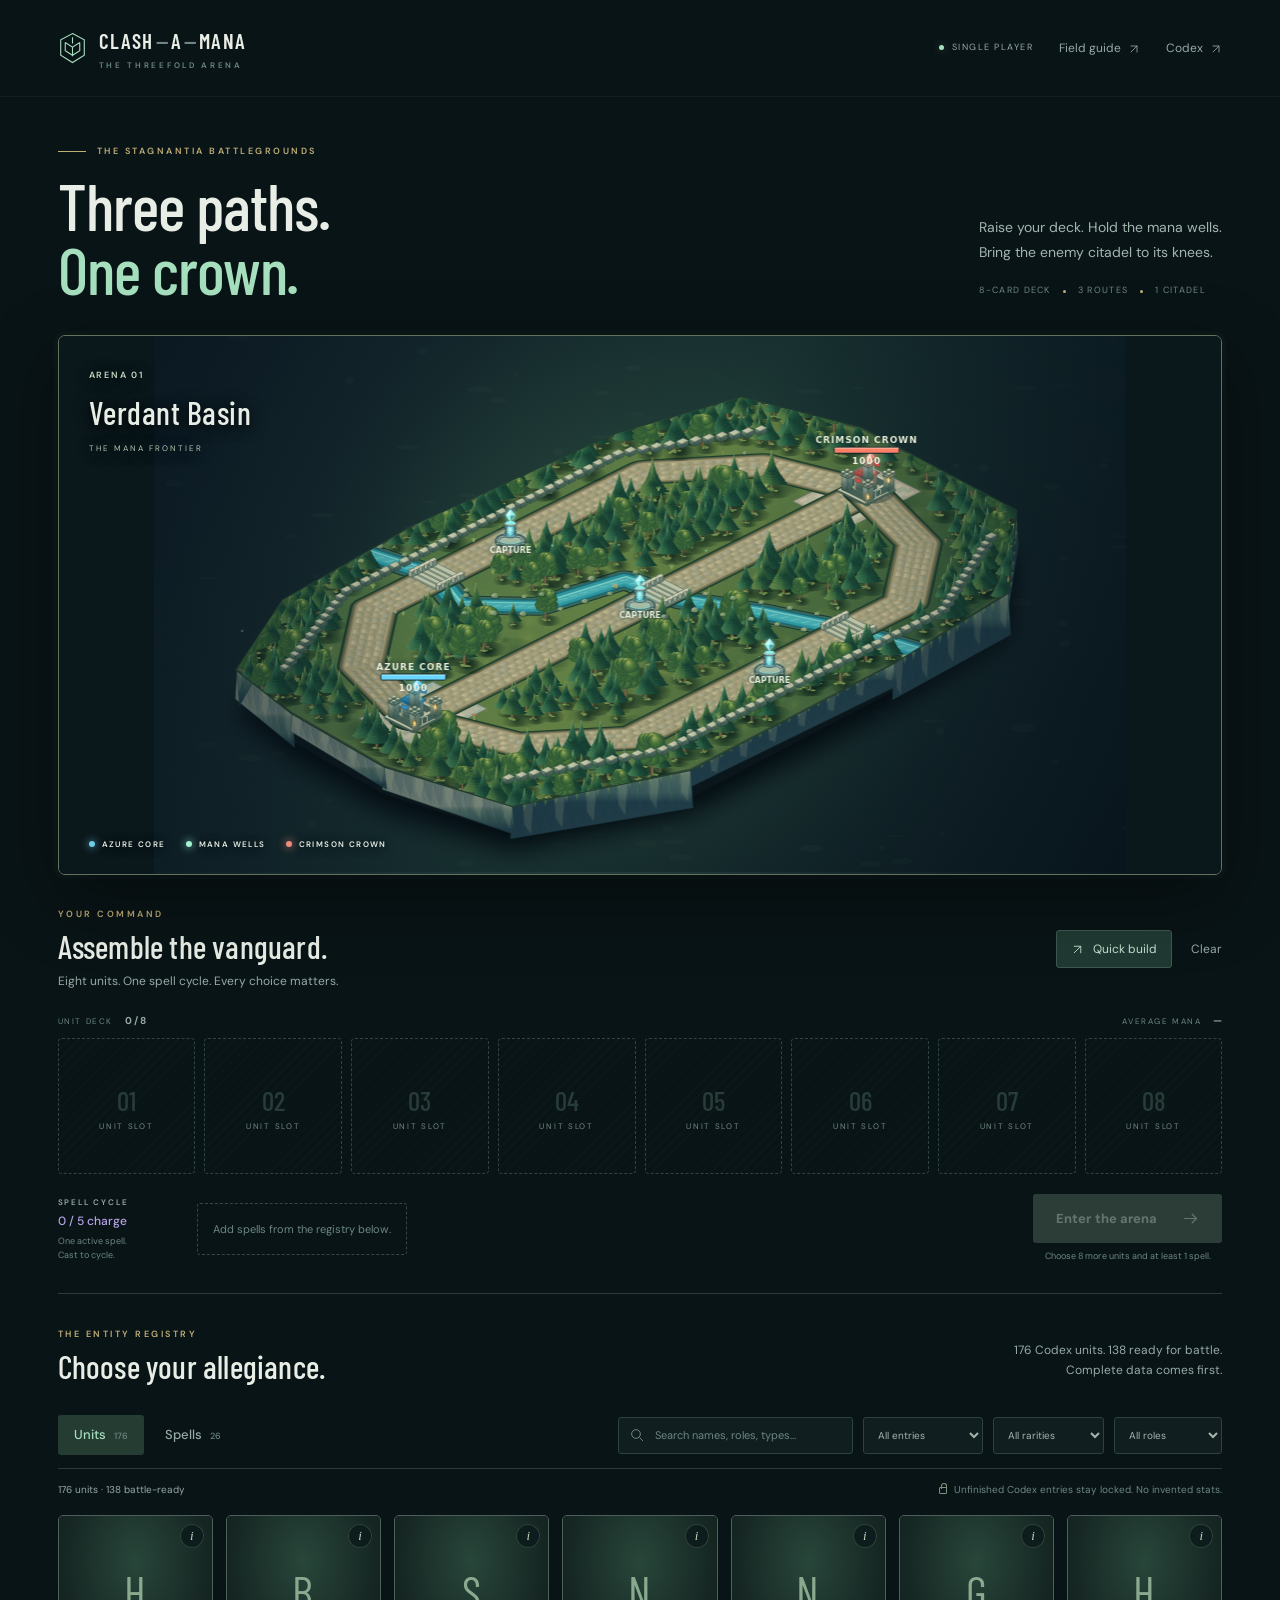
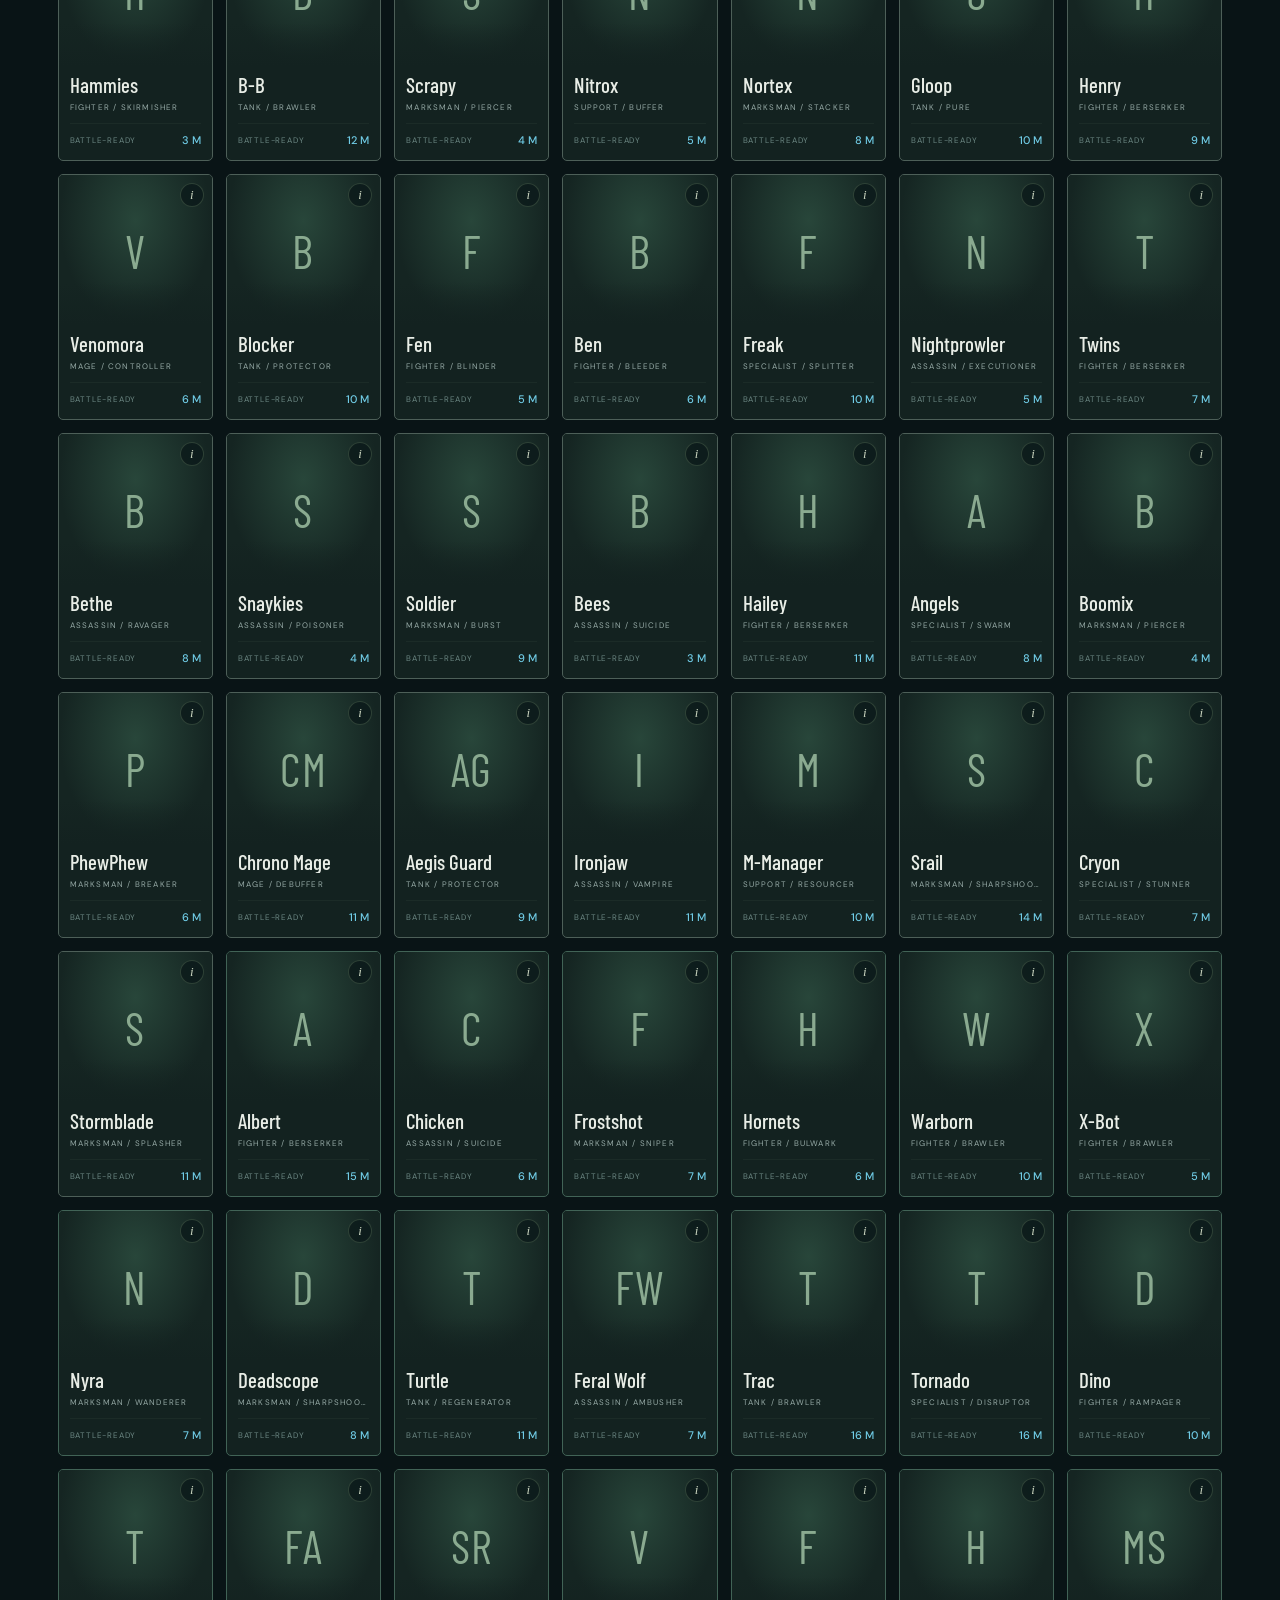
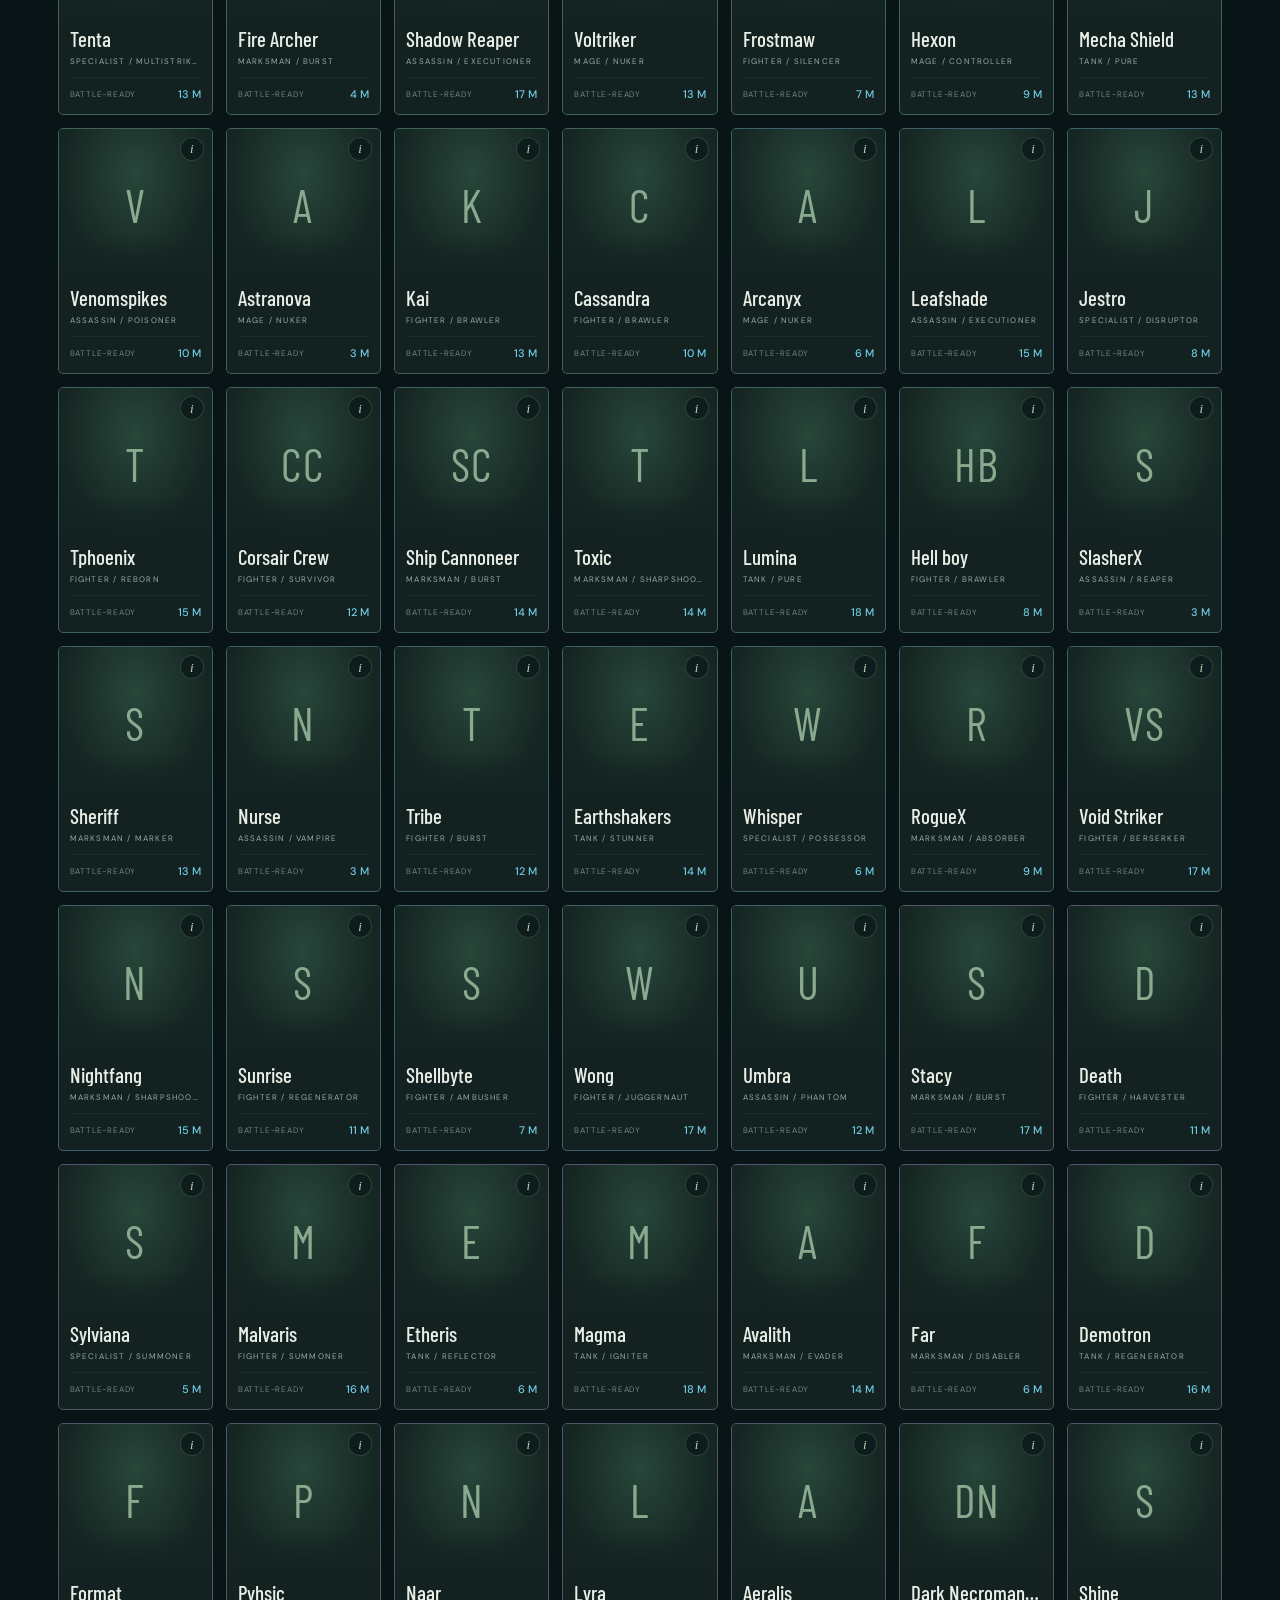
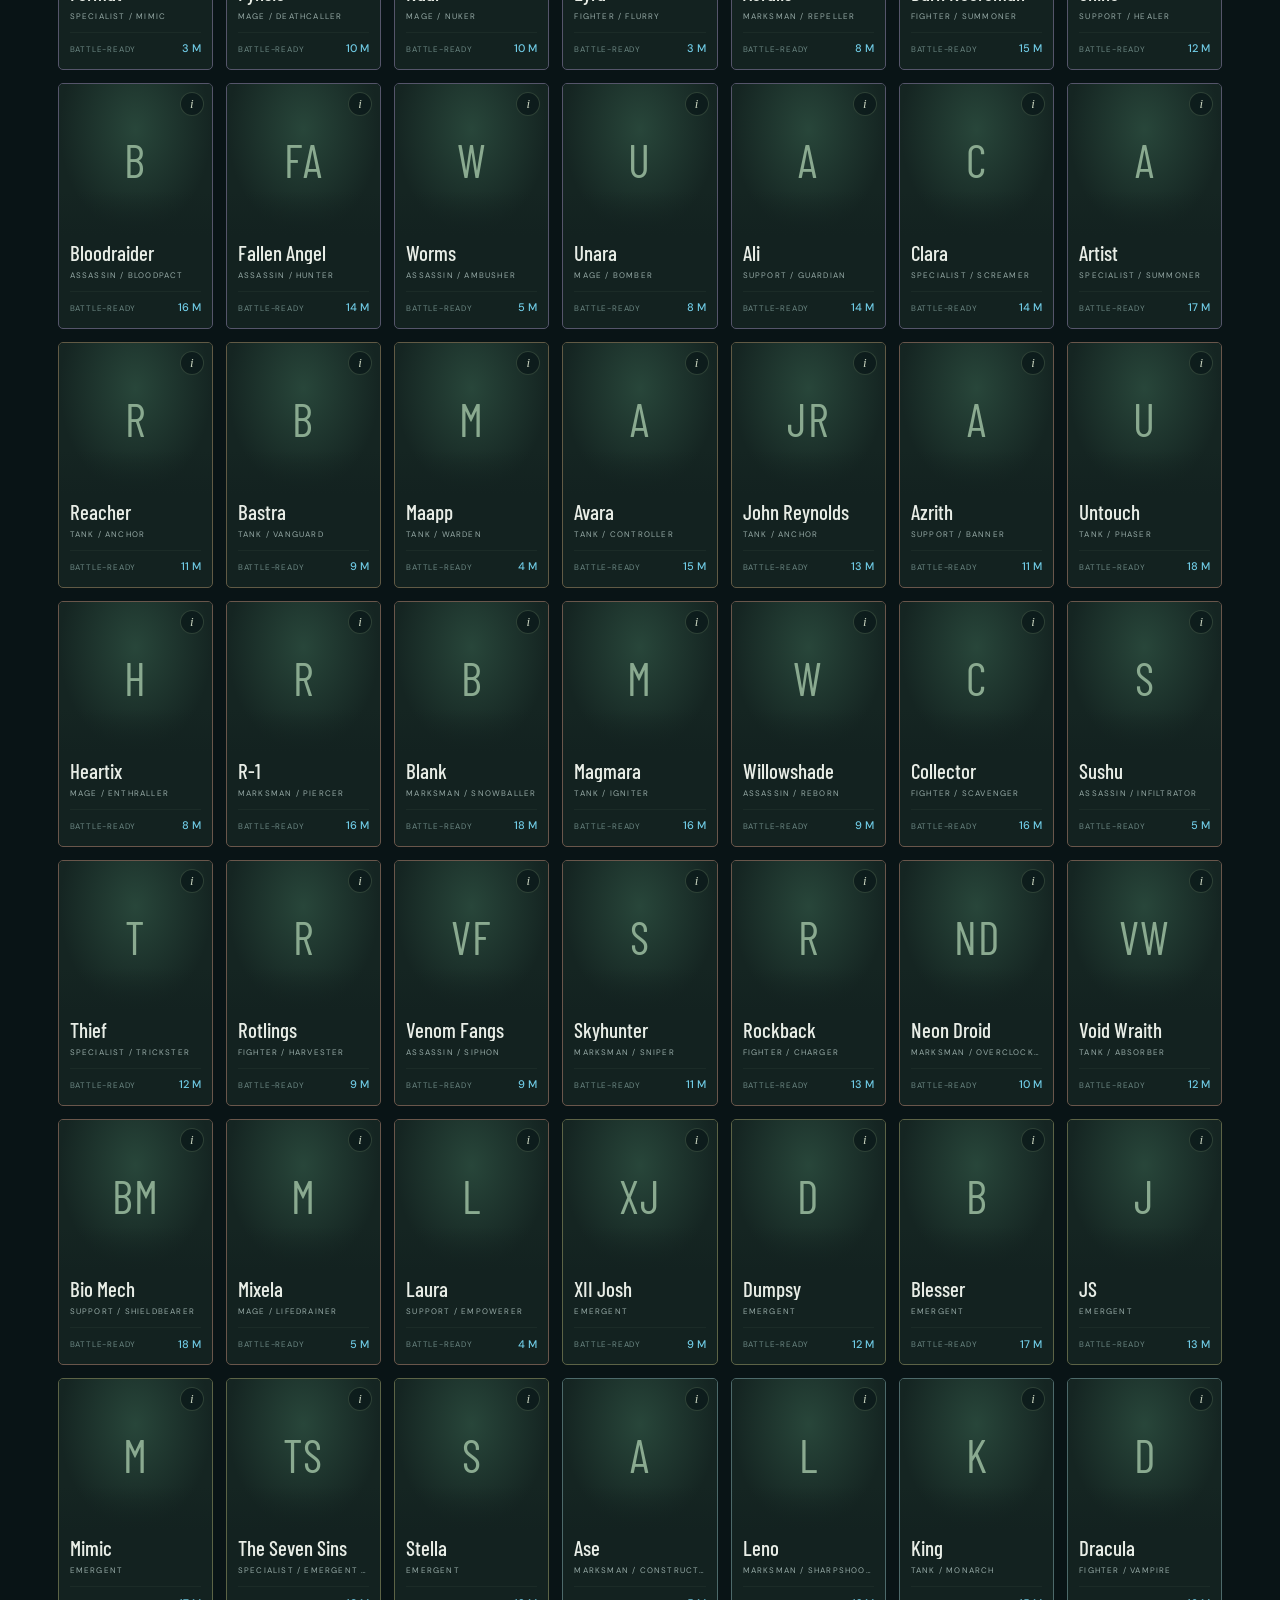
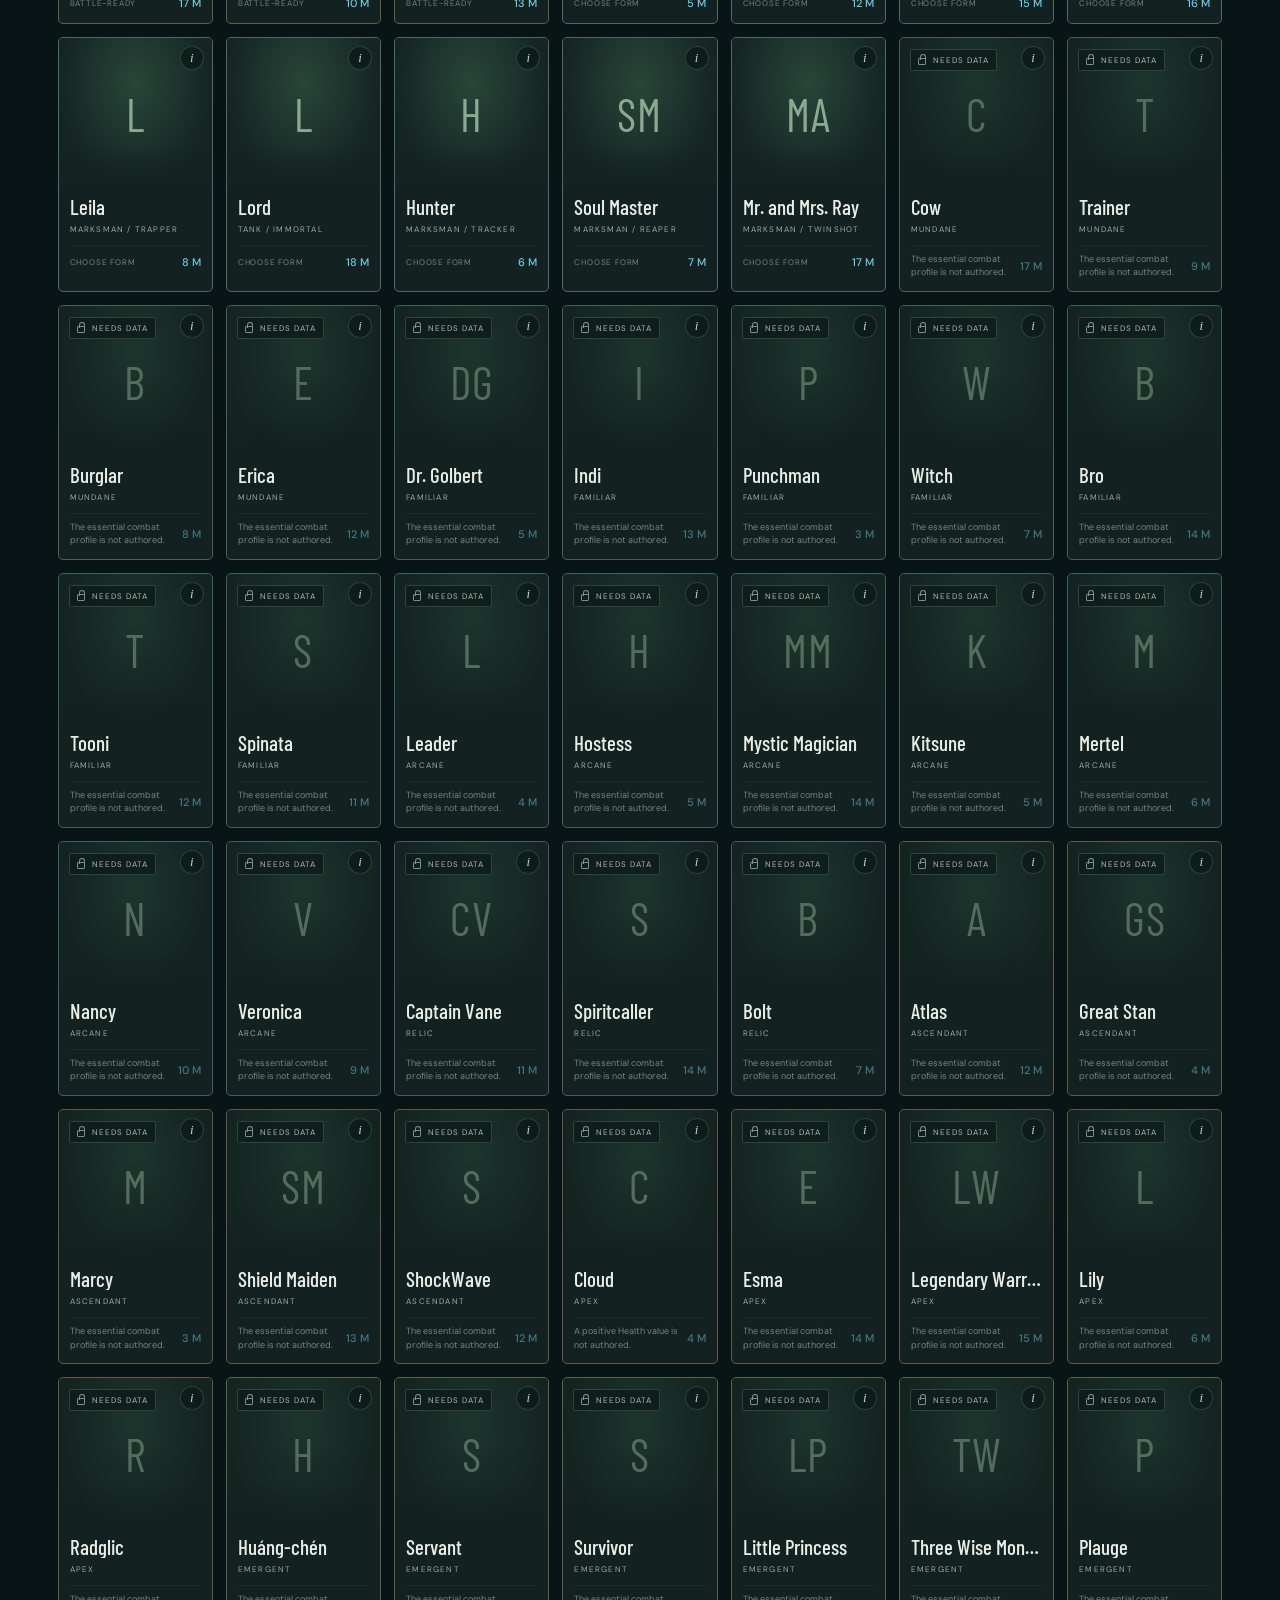
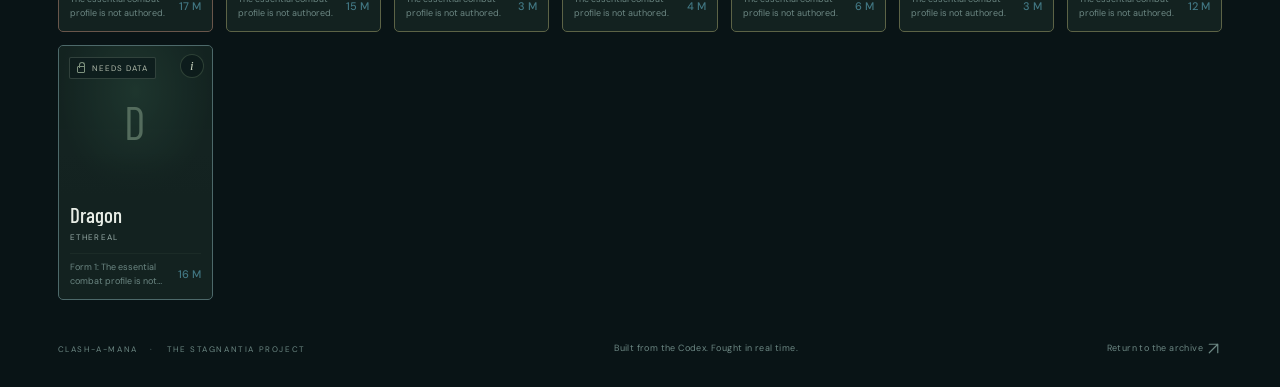
==== arena/index.html @ 196afcbc "Import nine Book1 cards while preserving existing Codex data and Power scores" ====
<!doctype html>
<html lang="en">
<head>
  <meta charset="utf-8">
  <meta name="viewport" content="width=device-width, initial-scale=1, viewport-fit=cover">
  <meta name="theme-color" content="#0b1718">
  <meta name="description" content="Command your Clash-A-Mana deck in a real-time, three-route forest arena. Capture the mana wells. Break the enemy citadel.">
  <title>Clash-A-Mana · The Threefold Arena</title>
  <link rel="stylesheet" href="styles/arena.css?v=44">
  <script type="importmap">
    {"imports":{
      "./js/app.mjs":"./js/app.mjs?v=44",
      "./js/ascension.mjs":"./js/ascension.mjs?v=44",
      "./js/abilities.mjs":"./js/abilities.mjs?v=44",
      "./js/late-abilities.mjs":"./js/late-abilities.mjs?v=44",
      "./js/art.mjs":"./js/art.mjs?v=44",
      "./js/bot.mjs":"./js/bot.mjs?v=44",
      "./js/camera.mjs":"./js/camera.mjs?v=44",
      "./js/catalog.mjs":"./js/catalog.mjs?v=44",
      "./js/engine.mjs":"./js/engine.mjs?v=44",
      "./js/power.mjs":"./js/power.mjs?v=44",
      "../js/core/card-power.js":"../js/core/card-power.js?v=2",
      "../js/core/passive-power.js":"../js/core/passive-power.js?v=2",
      "./js/map.mjs":"./js/map.mjs?v=44",
      "./js/renderer.mjs":"./js/renderer.mjs?v=44",
      "./js/rules.mjs":"./js/rules.mjs?v=44",
      "./js/statuses.mjs":"./js/statuses.mjs?v=44",
      "./js/visuals.mjs":"./js/visuals.mjs?v=44",
      "./js/vision.mjs":"./js/vision.mjs?v=44"
    }}
  </script>
  <script type="module" src="js/app.mjs?v=44"></script>
<link rel="stylesheet" href="../styles/card-power.css?v=1">
</head>
<body data-mode="lobby">
  <header class="site-header">
    <a class="brand" href="../index.html" aria-label="Clash-A-Mana Codex">
      <svg viewBox="0 0 32 36" aria-hidden="true"><path d="M16 2 29 9v17L16 34 3 26V9Z"/><path d="m8 12 8 5 8-5M16 17v10M8 12v9l8 5 8-5v-9M16 6v7"/></svg>
      <span>CLASH<span class="brand-dash">—</span>A<span class="brand-dash">—</span>MANA<small>THE THREEFOLD ARENA</small></span>
    </a>
    <nav class="header-actions" aria-label="Arena navigation">
      <span class="status-pill"><i></i> SINGLE PLAYER</span>
      <button type="button" class="text-button" id="guide-button">Field guide <svg class="inline-icon" viewBox="0 0 20 20" aria-hidden="true"><path d="M5 15 15 5M5 5h10v10"/></svg></button>
      <a class="text-button codex-link" href="../index.html">Codex <svg class="inline-icon" viewBox="0 0 20 20" aria-hidden="true"><path d="M5 15 15 5M5 5h10v10"/></svg></a>
    </nav>
  </header>

  <main id="app-root">
    <section id="loading-state" class="system-state" aria-live="polite"><span class="loading-mark"></span><p class="eyebrow">ESTABLISHING MANA BONDS</p><h1>Opening the arena.</h1><p>Reading the Codex and preparing your roster…</p></section>
    <section id="error-state" class="system-state" hidden><p class="eyebrow">CONNECTION INTERRUPTED</p><h1>The Codex could not be loaded.</h1><p id="load-error-message"></p><button type="button" id="retry-load" class="primary-button">Try again</button><a href="../index.html" class="text-button">Return to the Codex</a></section>

    <div id="app-content" hidden>
      <section class="lobby-intro lobby-only">
        <div><p class="eyebrow"><span class="fine-line"></span> THE STAGNANTIA BATTLEGROUNDS</p><h1>Three paths.<br><span>One crown.</span></h1></div>
        <div class="intro-copy"><p>Raise your deck. Hold the mana wells.<br>Bring the enemy citadel to its knees.</p><div class="intro-facts"><span>8-CARD DECK</span><i></i><span>3 ROUTES</span><i></i><span>1 CITADEL</span></div></div>
      </section>

      <section id="battle-shell" class="battle-shell" aria-label="Arena battlefield">
        <div id="battle-toolbar" class="battle-toolbar battle-only" hidden>
          <div class="citadel-status azure"><span class="team-mark" aria-hidden="true"></span><div><span class="micro-label">AZURE CORE · YOU</span><strong><span id="player-castle-hp">1,000</span><small> / 1,000</small></strong><div class="castle-track"><i id="player-castle-bar"></i></div></div></div>
          <div class="match-status"><span id="match-phase" class="micro-label">REGULATION</span><strong id="match-clock">5:00</strong><span id="match-seed">VERDANT BASIN</span></div>
          <div class="citadel-status crimson"><div><span class="micro-label">CRIMSON CROWN · BOT</span><strong><span id="enemy-castle-hp" aria-label="Enemy citadel health is hidden in the fog">?</span><small> / 1,000</small></strong><div class="castle-track"><i id="enemy-castle-bar"></i></div></div><span class="team-mark" aria-hidden="true"></span></div>
        </div>
        <div id="arena-stage" class="arena-stage">
          <canvas id="arena-canvas" tabindex="0" aria-label="Battlefield camera. Drag or swipe to explore; arrow keys or WASD move the view. Home or Space returns to your citadel. Tap to place a selected card; dragging the map never deploys it. Fog hides enemies outside allied vision. Keys 1 to 4 select a card; Q selects a spell."></canvas>
          <div class="map-title lobby-only"><span class="micro-label">ARENA 01</span><h2>Verdant Basin</h2><span>THE MANA FRONTIER</span></div>
          <div id="node-hud" class="node-hud battle-only" hidden aria-label="Mana well ownership"></div>
          <div class="camera-hint battle-only" hidden>DRAG TO EXPLORE <span>· WASD / ARROWS</span></div>
          <aside id="camera-panel" class="camera-panel battle-only" hidden aria-label="Camera navigation">
            <div class="minimap-heading"><span>TACTICAL MAP</span><output id="camera-zoom" aria-label="Camera zoom">100%</output></div>
            <canvas id="arena-minimap" tabindex="0" aria-label="Tactical minimap. Click or drag to move the camera. The frame marks your view; hidden enemies are never shown."></canvas>
            <div class="camera-buttons">
              <button type="button" id="camera-zoom-out" aria-label="Zoom out" title="Zoom out"><svg viewBox="0 0 20 20" aria-hidden="true"><path d="M5 10h10"/></svg></button>
              <button type="button" id="camera-home" aria-label="Return camera to your citadel" title="Your citadel · Home / Space"><svg viewBox="0 0 20 20" aria-hidden="true"><path d="M10 2v3m0 10v3M2 10h3m10 0h3"/><circle cx="10" cy="10" r="5"/><circle cx="10" cy="10" r="1"/></svg></button>
              <button type="button" id="camera-zoom-in" aria-label="Zoom in" title="Zoom in"><svg viewBox="0 0 20 20" aria-hidden="true"><path d="M5 10h10m-5-5v10"/></svg></button>
            </div>
          </aside>
          <div class="map-legend lobby-only"><span><i class="legend-dot azure"></i> AZURE CORE</span><span><i class="legend-dot neutral"></i> MANA WELLS</span><span><i class="legend-dot crimson"></i> CRIMSON CROWN</span></div>
          <div id="stage-message" class="stage-message battle-only" hidden aria-live="polite">Select a card, then place it in the highlighted deployment area.</div>
          <div id="pause-overlay" class="stage-overlay" hidden><div class="overlay-panel"><span class="eyebrow">BATTLE ON HOLD</span><h2>Take your time.</h2><p id="pause-message">The arena is paused. Neither side can act.</p><button type="button" class="primary-button" id="resume-button">Resume battle <svg class="inline-icon" viewBox="0 0 20 20" aria-hidden="true"><path d="M3 10h14m-5-5 5 5-5 5"/></svg></button><button type="button" class="text-button" id="pause-edit-deck">Return to deck</button></div></div>
          <div id="result-overlay" class="stage-overlay result-overlay" hidden role="dialog" aria-modal="true" aria-labelledby="result-title"><div class="overlay-panel"><span class="eyebrow" id="result-eyebrow">BATTLE COMPLETE</span><svg class="result-emblem" viewBox="0 0 60 70" aria-hidden="true"><path d="m30 3 24 32-24 32L6 35Z"/><path d="m6 35 24 10 24-10M30 3v42"/></svg><h2 id="result-title">Victory</h2><p id="result-summary"></p><div class="result-score"><div><span>YOUR CITADEL</span><strong id="result-player-hp"></strong></div><span>—</span><div><span>ENEMY CITADEL</span><strong id="result-enemy-hp"></strong></div></div><button type="button" class="primary-button" id="play-again">Battle again <svg class="inline-icon" viewBox="0 0 20 20" aria-hidden="true"><path d="M3 10h14m-5-5 5 5-5 5"/></svg></button><button type="button" class="text-button" id="result-edit-deck">Edit your deck</button></div></div>
        </div>

        <div id="battle-hud" class="battle-hud battle-only" hidden>
          <div class="resource-panel"><div class="resource-heading"><svg class="resource-icon" viewBox="0 0 24 28" aria-hidden="true"><path d="m12 2 9 12-9 12L3 14Z"/><path d="m3 14 9 4 9-4M12 2v16"/></svg><div><span class="micro-label">MANA</span><strong id="mana-value">12<span>/20</span></strong></div><span id="mana-bonus" class="mana-bonus">+0%</span></div><div class="mana-track"><i id="mana-fill"></i><div aria-hidden="true"></div></div><div class="energy-row"><span><i></i> SPELL ENERGY</span><strong id="energy-value">0.00</strong></div></div>
          <div id="hand-cards" class="hand-cards" aria-label="Your four-card hand"></div>
          <div id="next-card" class="next-card" aria-label="Next card"></div>
          <div id="spell-command" class="spell-command"></div>
        </div>
        <div id="battle-controls" class="battle-controls battle-only" hidden><p><kbd>1</kbd>–<kbd>4</kbd> cards <span>·</span> <kbd>Q</kbd> spell <span>·</span> Drag / swipe to explore <span>·</span> <kbd>Space</kbd> your citadel <span>·</span> Tap to place or inspect</p><div><button type="button" class="text-button" id="pause-button">Pause</button><button type="button" class="text-button" id="restart-button">Restart</button><button type="button" class="text-button" id="return-lobby">Edit deck</button></div></div>
      </section>

      <section id="deck-panel" class="deck-panel lobby-only" aria-labelledby="deck-title">
        <div class="section-heading"><div><p class="eyebrow">YOUR COMMAND</p><h2 id="deck-title">Assemble the vanguard.</h2><p>Eight units. One spell cycle. Every choice matters.</p></div><div class="deck-actions"><button type="button" class="secondary-button" id="quick-build"><svg class="inline-icon" viewBox="0 0 20 20" aria-hidden="true"><path d="M5 15 15 5M5 5h10v10"/></svg> Quick build</button><button type="button" class="text-button" id="clear-deck">Clear</button></div></div>
        <div class="deck-summary"><span>UNIT DECK <strong id="deck-count">0 / 8</strong></span><span>AVERAGE MANA <strong id="average-mana">—</strong></span></div>
        <div id="selected-deck" class="selected-deck" aria-label="Selected unit deck"></div>
        <div class="spell-loadout"><div class="spell-loadout-label"><span class="micro-label">SPELL CYCLE</span><strong id="spell-load">0 / 5 charge</strong><span>One active spell.<br>Cast to cycle.</span></div><div id="selected-spells" class="selected-spells" aria-label="Selected spell cycle"></div><div class="deploy-action"><button type="button" id="start-match" class="primary-button" disabled>Enter the arena <svg class="inline-icon" viewBox="0 0 20 20" aria-hidden="true"><path d="M3 10h14m-5-5 5 5-5 5"/></svg></button><span id="start-hint">Choose 8 units and at least 1 spell.</span></div></div>
      </section>

      <section id="library" class="library lobby-only" aria-labelledby="library-title">
        <div class="section-heading"><div><p class="eyebrow">THE ENTITY REGISTRY</p><h2 id="library-title">Choose your allegiance.</h2></div><p id="roster-summary" class="roster-summary"></p></div>
        <div class="library-controls"><div class="library-tabs" role="tablist" aria-label="Catalog type"><button type="button" id="troop-tab" role="tab" aria-selected="true" aria-controls="catalog-grid">Units <span id="troop-total">138</span></button><button type="button" id="spell-tab" role="tab" aria-selected="false" aria-controls="catalog-grid">Spells <span id="spell-total">26</span></button></div><label class="search-box"><svg viewBox="0 0 24 24" aria-hidden="true"><circle cx="10.5" cy="10.5" r="6.5"/><path d="m16 16 5 5"/></svg><input type="search" id="card-search" placeholder="Search names, roles, types…" aria-label="Search the catalog"></label><label class="filter-label"><span class="sr-only">Readiness</span><select id="readiness-filter"><option value="all">All entries</option><option value="ready">Battle-ready</option><option value="locked">Needs data</option></select></label><label class="filter-label"><span class="sr-only">Rarity</span><select id="rarity-filter"><option value="all">All rarities</option></select></label><label class="filter-label"><span class="sr-only">Class</span><select id="class-filter"><option value="all">All roles</option></select></label></div>
        <div class="library-caption"><p id="catalog-summary" role="status"></p><span><i class="small-lock" aria-hidden="true"></i> Unfinished Codex entries stay locked. No invented stats.</span></div>
        <div id="catalog-grid" class="catalog-grid" role="tabpanel" aria-labelledby="troop-tab"></div>
      </section>
      <footer class="site-footer lobby-only"><span>CLASH-A-MANA <i>·</i> THE STAGNANTIA PROJECT</span><span>Built from the Codex. Fought in real time.</span><a href="../index.html">Return to the archive <svg class="inline-icon" viewBox="0 0 20 20" aria-hidden="true"><path d="M5 15 15 5M5 5h10v10"/></svg></a></footer>
    </div>
  </main>

  <dialog id="inspector" class="inspector-dialog" aria-labelledby="inspector-name"><button type="button" class="dialog-close" id="inspector-close" aria-label="Close details">×</button><div id="inspector-content"></div></dialog>
  <dialog id="guide-dialog" class="guide-dialog" aria-labelledby="guide-title"><button type="button" class="dialog-close" id="guide-close" aria-label="Close field guide">×</button><p class="eyebrow">FIELD MANUAL</p><h2 id="guide-title">Own the paths.<br>Control the battle.</h2><div class="guide-grid"><article><span>01</span><h3>Build your command</h3><p>Select 8 different unit cards and spells with a combined Charge of no more than 5. Four cards form your hand; deployment cycles in the next card.</p></article><article><span>02</span><h3>Place with purpose</h3><p>Select a card or press 1–4, then click a road or courtyard within 7.5 tiles of your citadel. Units march and fight automatically. Flying units can cross terrain; hovering units follow the ground and resist ground effects.</p></article><article><span>03</span><h3>Take the wells</h3><p>Hold a well for 5 uncontested seconds to capture it. The central well is 17.5 walking tiles from either citadel; outer wells are about 23.23 tiles along their longer routes. Every well you control adds 2% to your mana regeneration. Enemy presence stops capture progress.</p></article><article><span>04</span><h3>Spend mana, earn energy</h3><p>You begin with 12 mana, regenerate 1 every 1.3 seconds, and can hold 20. Spending 18 mana earns 1 spell energy, rounded in steps of 0.05 for each deployment.</p></article><article><span>05</span><h3>Cast and cycle</h3><p>Press Q or select your active spell, then choose its target. A successful cast spends its Energy cost and reveals the next spell in your loadout. Charge is deck capacity, not a consumable.</p></article><article><span>06</span><h3>Break the citadel</h3><p>Both citadels have 1,000 health and a 7.5-tile range. Courtyards leave 1 tile behind and 2.5 ahead, both available for deployment. Destroy the enemy citadel to win. After 5 minutes, surviving citadels enter 2 minutes of double-mana overtime; the healthier citadel then wins.</p></article><article><span>07</span><h3>Scout through the fog</h3><p>Unseen ground stays black. Allied units reveal an 8-tile radius, captured wells reveal 4 tiles, and your citadel reveals 7.5 tiles from the start. Losing sight hides the area again. Enemy units, citadel health and well ownership stay hidden outside your current vision.</p></article><article><span>08</span><h3>Move your view</h3><p>Drag or swipe the battlefield to explore. A short tap places a card; a drag only moves the camera. Click or drag the tactical minimap to jump across the island. Scroll, WASD or arrow keys also move the view. Home or Space returns to your citadel; + and − adjust zoom. Moving the camera never reveals fog.</p></article><article><span>09</span><h3>Read the effects</h3><p>Poison ticks every 0.75 seconds and slows movement by 10%. Burn and Bleeding tick each second; Burn reduces healing by 20%, and Bleeding blocks healing. Predominance clears negative effects and grants immunity. Inspect a visible unit to see active effects and remaining durations.</p></article></div><div class="guide-note"><strong>Faithful to the Codex.</strong> 1,000 source points equal 1 tile. A × B means A hits of B damage; deployed Count is separate. Shield Depletion splits incoming damage between shield and health. Missing battle data stays visibly locked.</div><button type="button" id="guide-done" class="primary-button">Understood <svg class="inline-icon" viewBox="0 0 20 20" aria-hidden="true"><path d="M3 10h14m-5-5 5 5-5 5"/></svg></button></dialog>
  <div id="toast" class="toast" role="status" aria-live="polite" hidden></div>
  <noscript><div class="system-state"><h1>JavaScript is required.</h1><p>Enable JavaScript to play the arena, or return to the <a href="../index.html">Codex</a>.</p></div></noscript>
</body>
</html>
---- arena/styles/arena.css ----
@import url('https://fonts.googleapis.com/css2?family=Barlow+Condensed:wght@500;600;700&family=DM+Sans:wght@400;500;600;700&display=swap');

:root{color-scheme:dark;--bg:#091416;--panel:#101e20;--panel-hi:#152629;--line:#2a3b3c;--text:#e8ede6;--muted:#96aaa6;--soft:#6c8783;--mint:#a6dfbe;--gold:#c1ad78;--blue:#70cce6;--red:#ef8d7c;--violet:#b6a3e6;--heading:'Barlow Condensed','Arial Narrow',sans-serif;--body:'DM Sans',system-ui,sans-serif}
*{box-sizing:border-box}html{scroll-behavior:smooth}body{margin:0;background:var(--bg);color:var(--text);font-family:var(--body);font-size:14px;line-height:1.5}body:has(dialog[open]){overflow:hidden}button,input,select{font:inherit}button,a,input,select{-webkit-tap-highlight-color:transparent}button{color:inherit;cursor:pointer}button:disabled{cursor:not-allowed;opacity:.4}a{color:inherit;text-decoration:none}button,a,select,input{outline-offset:4px}button:focus-visible,a:focus-visible,select:focus-visible,input:focus-visible,canvas:focus-visible{outline:2px solid var(--mint)}button{border:0}button,select{transition:background .15s,color .15s,border-color .15s,transform .15s}button:hover:not(:disabled){filter:brightness(1.08)}[hidden]{display:none!important}.sr-only{position:absolute;width:1px;height:1px;padding:0;margin:-1px;overflow:hidden;clip:rect(0,0,0,0);white-space:nowrap;border:0}.site-header{max-width:1500px;margin:auto;padding:25px 4.5%;display:flex;align-items:center;justify-content:space-between;border-bottom:1px solid #ffffff0b;gap:20px}.brand{display:flex;gap:12px;align-items:center;font-family:var(--heading);font-size:21px;font-weight:600;letter-spacing:1.2px;white-space:nowrap}.brand svg{width:29px;height:34px;fill:none;stroke:var(--mint);stroke-width:1.2}.brand small{display:block;font-family:var(--body);font-size:8px;letter-spacing:2.7px;color:var(--soft);margin-top:2px}.brand-dash{color:var(--soft);margin:0 2px}.header-actions{display:flex;align-items:center;gap:26px}.status-pill{display:flex;align-items:center;gap:8px;font-size:9px;letter-spacing:1.5px;color:var(--muted)}.status-pill i{width:5px;height:5px;background:var(--mint);border-radius:50%;box-shadow:0 0 8px #a6dfbe55}.text-button{padding:8px 0;background:none;color:var(--muted);font-size:12px;white-space:nowrap}.text-button:hover{color:var(--text)}.text-button span{margin-left:5px}.primary-button{min-height:49px;padding:13px 23px;background:var(--mint);color:#102a24;font-weight:700;font-size:13px;display:inline-flex;align-items:center;justify-content:center;gap:25px;letter-spacing:.1px;border-radius:3px}.primary-button span{font-size:20px;line-height:1}.primary-button:disabled{background:#40544b;color:#96a99d;opacity:.65}.secondary-button{background:#203a33;border:1px solid #3c5a4e;padding:9px 14px;font-size:12px;border-radius:3px;color:#c5dfcf}.secondary-button span{margin-right:7px}.eyebrow{font-size:9px;font-weight:600;letter-spacing:2.5px;color:var(--gold);margin:0 0 16px;display:flex;align-items:center;gap:11px}.fine-line{width:28px;height:1px;background:var(--gold)}#app-root{max-width:1500px;margin:auto;padding:0 4.5%}.lobby-intro{display:flex;align-items:flex-end;justify-content:space-between;padding:48px 0 33px;gap:30px}.lobby-intro h1{font-family:var(--heading);font-size:clamp(55px,5.1vw,78px);font-weight:500;line-height:.98;letter-spacing:-1px;margin:0}.lobby-intro h1 span{color:var(--mint)}.intro-copy{padding-bottom:4px}.intro-copy>p{color:#a2b6af;font-size:14px;line-height:1.8;margin:0 0 19px}.intro-facts{display:flex;align-items:center;gap:12px;color:var(--soft);font-size:9px;letter-spacing:1.3px}.intro-facts i{width:3px;height:3px;background:var(--gold);border-radius:50%}.battle-shell{border:1px solid #3a4b3e;border-radius:7px;overflow:hidden;background:#122322;box-shadow:0 20px 60px #00000020;position:relative}.arena-stage{position:relative;width:100%;height:clamp(330px,42vw,595px);isolation:isolate;background:#182b27;overflow:hidden}#arena-canvas{display:block;width:100%;height:100%;touch-action:none;cursor:crosshair}.map-title{position:absolute;top:27px;left:30px;pointer-events:none;text-shadow:0 2px 15px #000}.micro-label{font-size:9px;font-weight:600;letter-spacing:1.8px;color:var(--muted)}.map-title .micro-label{color:#c6d6bf}.map-title h2{font-family:var(--heading);font-size:32px;font-weight:500;margin:4px 0 0;letter-spacing:.5px}.map-title>span:last-child{font-size:8px;color:#b6c4af;letter-spacing:2px}.map-legend{position:absolute;left:30px;bottom:24px;display:flex;gap:20px;font-size:8px;font-weight:600;letter-spacing:1.4px;pointer-events:none;text-shadow:0 1px 10px #000}.map-legend>span{display:flex;align-items:center;gap:7px}.legend-dot{width:6px;height:6px;border-radius:50%;display:inline-block;box-shadow:0 0 9px currentColor}.legend-dot.azure{color:var(--blue);background:currentColor}.legend-dot.crimson{color:var(--red);background:currentColor}.legend-dot.neutral{color:#a4f2d6;background:currentColor}.deck-panel{padding:33px 0 29px;border-bottom:1px solid var(--line)}.section-heading{display:flex;justify-content:space-between;align-items:center;gap:20px;margin-bottom:23px}.section-heading .eyebrow{margin-bottom:8px}.section-heading h2{font-family:var(--heading);font-size:32px;font-weight:500;line-height:1.1;letter-spacing:.2px;margin:0 0 8px}.section-heading p:not(.eyebrow){color:var(--muted);font-size:12px;margin:0}.deck-actions{display:flex;gap:19px;align-items:center}.deck-summary{display:flex;align-items:center;justify-content:space-between;margin-bottom:10px;font-size:8px;letter-spacing:1.6px;color:var(--soft)}.deck-summary strong{color:var(--muted);font-size:10px;letter-spacing:.2px;margin-left:8px}.selected-deck{display:grid;grid-template-columns:repeat(8,minmax(0,1fr));gap:9px}.deck-slot{min-width:0;height:136px;border:1px solid #2f4341;border-radius:4px;background:#101f20;position:relative;overflow:hidden}.deck-slot.empty{display:flex;align-items:center;justify-content:center;flex-direction:column;color:#46625b;background:repeating-linear-gradient(135deg,#13222055 0px,#13222055 1px,transparent 1px,transparent 7px);border-style:dashed}.deck-slot.empty strong{font-family:var(--heading);font-size:27px;font-weight:500;opacity:.5}.deck-slot.empty span{font-size:8px;color:#718981;letter-spacing:1.7px}.deck-slot img{width:100%;height:92px;object-fit:cover;object-position:50% 28%;display:block;opacity:.8}.deck-slot .slot-content{position:absolute;bottom:19px;left:0;right:0;padding:24px 7px 5px;background:linear-gradient(transparent,#0a1717 58%);pointer-events:none}.slot-content strong{font-family:var(--heading);font-size:16px;line-height:1;display:block;overflow:hidden;text-overflow:ellipsis;white-space:nowrap}.slot-content span{font-size:8px;color:var(--muted);line-height:1}.slot-remove{position:absolute;right:3px;top:3px;background:#091918d9;border:1px solid #7f9a7d44;border-radius:50%;width:24px;height:24px;line-height:16px;color:#c8dacf;font-size:17px}.slot-mana{position:absolute;top:6px;left:6px;background:#0b2631e6;color:var(--blue);border:1px solid #65bdd44d;min-width:23px;height:23px;display:grid;place-items:center;border-radius:5px;font-weight:600;font-size:11px}.slot-reorder{display:flex;position:absolute;bottom:0;left:0;right:0;height:22px;background:#152724;border-top:1px solid #2b4238}.slot-reorder button{flex:1;background:none;color:#809d8d;font-size:13px;line-height:1}.slot-reorder button+button{border-left:1px solid #2b4238}.spell-loadout{display:flex;align-items:center;gap:20px;padding-top:20px}.spell-loadout-label{display:flex;flex-direction:column;gap:4px;min-width:119px}.spell-loadout-label>.micro-label{font-size:8px}.spell-loadout-label strong{font-size:12px;color:var(--violet);font-weight:500}.spell-loadout-label>span:last-child{font-size:9px;color:var(--soft);line-height:1.6}.selected-spells{display:flex;gap:7px;flex:1;align-items:center;min-width:0;min-height:60px}.spell-empty{font-size:11px;color:var(--soft);border:1px dashed #3e414a;padding:17px 15px;border-radius:3px}.spell-slot{position:relative;background:#221f32;border:1px solid #4b4259;border-radius:4px;min-height:64px;min-width:90px;max-width:135px;flex:1;padding:10px 25px 9px 10px}.spell-slot strong{font-family:var(--heading);font-size:16px;font-weight:500;display:block;line-height:1.08}.spell-slot>span{color:#ad9bc8;font-size:9px;display:block;margin-top:6px}.spell-slot .slot-remove{width:20px;height:20px;background:#171324;font-size:15px;border-color:#69568144}.spell-slot .spell-order{margin-top:5px;display:flex;gap:12px}.spell-order button{background:none;color:#9e8ab3;padding:0;font-size:11px}.deploy-action{margin-left:auto;flex-shrink:0;text-align:center;display:flex;flex-direction:column;gap:7px}.deploy-action>span{font-size:9px;color:var(--soft)}.library{padding-top:34px}.library .section-heading{margin-bottom:23px}.roster-summary{max-width:245px;text-align:right;line-height:1.7}.library-controls{display:flex;align-items:center;gap:10px;border-bottom:1px solid var(--line);padding-bottom:13px}.library-tabs{display:flex;gap:5px;margin-right:auto;flex-shrink:0}.library-tabs button{background:none;padding:10px 16px;color:var(--muted);font-size:13px;font-weight:500;border-radius:3px}.library-tabs button[aria-selected="true"]{background:#253c32;color:var(--mint)}.library-tabs button span{font-size:9px;color:var(--soft);margin-left:5px}.search-box{display:flex;align-items:center;gap:8px;border:1px solid #2d4140;padding:0 10px;border-radius:3px;height:37px;background:#101e1f;width:235px}.search-box svg{width:16px;height:16px;fill:none;stroke:var(--soft);stroke-width:1.5;flex-shrink:0}.search-box input{border:0;width:100%;background:none;color:var(--text);font-size:11px;outline:none;min-width:0}.search-box input::placeholder{color:var(--soft)}.filter-label select{background:#101e1f;border:1px solid #2d4140;color:#a5b5ae;border-radius:3px;height:37px;padding:0 27px 0 10px;font-size:10px;max-width:145px}.library-caption{display:flex;justify-content:space-between;align-items:center;gap:15px;padding:13px 0 18px;font-size:10px;color:var(--soft)}.library-caption p{margin:0;color:var(--muted)}.library-caption>span{display:flex;align-items:center;gap:7px}.small-lock{display:inline-block;width:8px;height:7px;border:1px solid #7d917d;border-radius:1px;position:relative;margin-top:3px}.small-lock:before{content:'';position:absolute;border:1px solid #7d917d;width:4px;height:5px;border-bottom:0;border-radius:3px 3px 0 0;left:1px;top:-5px}.catalog-grid{display:grid;grid-template-columns:repeat(7,minmax(0,1fr));gap:13px}.library-card{position:relative;border:1px solid color-mix(in srgb,var(--rarity,#718981) 40%,#233330);border-radius:5px;overflow:hidden;background:#132220;min-width:0;transition:transform .16s,border-color .16s}.library-card:hover{transform:translateY(-3px);border-color:var(--rarity,#8aaf97)}.library-card.selected{box-shadow:0 0 0 1px var(--mint);border-color:var(--mint)}.card-pick{display:block;padding:0;width:100%;background:none;text-align:left;position:relative;min-height:240px}.card-art{height:151px;width:100%;object-fit:cover;object-position:50% 23%;display:block;background:#1a3430}.art-fallback{height:151px;display:grid;place-items:center;background:radial-gradient(ellipse at 50% 30%,#28463a,#152522 70%);color:#8aaa90;font-family:var(--heading);font-size:46px;letter-spacing:1px}.library-card.locked .card-art{filter:saturate(.35);opacity:.5}.library-card.locked .art-fallback{opacity:.55}.card-pick:after{content:'';position:absolute;top:107px;height:44px;left:0;right:0;background:linear-gradient(transparent,#132220);pointer-events:none}.card-tile-body{padding:7px 11px 11px;position:relative}.card-tile-body strong{font-family:var(--heading);font-weight:500;font-size:21px;line-height:1.05;display:block;white-space:nowrap;overflow:hidden;text-overflow:ellipsis}.card-role{display:block;font-size:8px;letter-spacing:1.2px;text-transform:uppercase;color:var(--muted);margin-top:5px;white-space:nowrap;text-overflow:ellipsis;overflow:hidden;min-height:12px}.card-footer{border-top:1px solid #3e514333;margin-top:10px;padding-top:7px;min-height:26px;display:flex;align-items:center;justify-content:space-between;gap:5px;color:var(--soft);font-size:9px}.card-footer>span:first-child{font-size:8px;letter-spacing:.8px}.card-footer .card-cost{color:var(--blue);font-weight:500;font-size:11px;white-space:nowrap}.card-footer .spell-cost{color:var(--violet)}.card-selected-mark{position:absolute;top:10px;left:9px;background:#bdddc2;color:#173829;width:22px;height:22px;display:grid;place-items:center;border-radius:50%}.card-selected-mark svg{width:13px;height:13px;stroke:currentColor;fill:none;stroke-width:2}.card-locked-mark{position:absolute;top:11px;left:10px;background:#0d1c1cdb;border:1px solid #51635888;padding:4px 7px;color:#b0b9aa;font-size:8px;letter-spacing:1px;border-radius:2px;display:flex;align-items:center;gap:7px}.card-info{position:absolute;top:8px;right:8px;background:#0d1c1ce3;border:1px solid #718b6b55;border-radius:50%;width:24px;height:24px;color:#c7d2bd;font-family:Georgia,serif;font-style:italic;font-size:13px}.library-card.locked .card-footer>span:first-child{font-size:9px;letter-spacing:0;display:-webkit-box;-webkit-line-clamp:2;-webkit-box-orient:vertical;overflow:hidden}.library-card.locked .card-footer .card-cost{opacity:.5}.spell-card .card-art,.spell-card .art-fallback{height:130px}.spell-card .card-pick:after{top:90px;height:40px}.spell-card .card-pick{min-height:220px}.empty-catalog{grid-column:1/-1;border:1px dashed var(--line);text-align:center;padding:50px 20px;color:var(--muted)}.empty-catalog strong{display:block;font-family:var(--heading);font-size:28px;font-weight:500;color:var(--text);margin-bottom:8px}.site-footer{display:flex;justify-content:space-between;align-items:center;gap:20px;padding:40px 0 30px;color:var(--soft);font-size:9px;letter-spacing:.4px}.site-footer>span:first-child{font-size:8px;letter-spacing:1.6px}.site-footer i{font-style:normal;margin:0 9px}.site-footer a:hover{color:var(--text)}.system-state{padding:100px 20px;text-align:center;min-height:70vh;display:flex;align-items:center;justify-content:center;flex-direction:column}.system-state h1{font-family:var(--heading);font-size:45px;font-weight:500;margin:8px 0}.system-state>p:not(.eyebrow){font-size:13px;color:var(--muted);max-width:500px}.system-state>.primary-button{margin:18px 0 8px}.loading-mark{width:24px;height:32px;border:1px solid var(--mint);transform:rotate(30deg);animation:loadpulse 1.6s ease-in-out infinite;margin-bottom:30px}@keyframes loadpulse{50%{opacity:.2;transform:rotate(150deg)}}

/* Match view */
body[data-mode="battle"] #app-root{max-width:1600px;padding-bottom:20px}body[data-mode="battle"] .site-header{padding-top:14px;padding-bottom:14px;max-width:1600px}body[data-mode="battle"] .lobby-only{display:none!important}body[data-mode="battle"] .battle-shell{margin-top:17px}body[data-mode="battle"] .arena-stage{height:clamp(310px,calc(100dvh - 310px),740px)}.battle-toolbar{height:78px;padding:14px 24px;display:flex;justify-content:space-between;align-items:center;gap:15px;background:#122322;border-bottom:1px solid #344b3e}.citadel-status{display:flex;align-items:center;gap:14px;width:220px}.citadel-status>div{flex:1;min-width:0}.citadel-status .micro-label{font-size:8px;letter-spacing:1.2px;color:#abc5bd;display:block}.citadel-status strong{font-family:var(--heading);font-size:24px;font-weight:500;line-height:1.2;display:block;letter-spacing:.2px}.citadel-status strong small{font-family:var(--body);font-size:10px;font-weight:400;color:var(--soft)}.team-mark{display:block;width:24px;height:29px;background:#1f5360;border:1px solid #69bcd4;clip-path:polygon(50% 0,100% 30%,100% 75%,50% 100%,0 75%,0 30%);flex-shrink:0}.crimson .team-mark{background:#5e342e;border-color:var(--red)}.crimson{text-align:right}.castle-track{height:3px;background:#243c39;margin-top:4px;width:100%;overflow:hidden}.castle-track i{display:block;height:100%;background:var(--blue);transition:width .15s;width:100%}.crimson .castle-track{direction:rtl}.crimson .castle-track i{background:var(--red)}.match-status{display:flex;align-items:center;flex-direction:column;min-width:100px}.match-status .micro-label{font-size:7px;letter-spacing:1.7px;color:var(--gold)}.match-status strong{font-family:var(--heading);font-size:32px;font-weight:500;line-height:1.15;font-variant-numeric:tabular-nums}.match-status>span:last-child{font-size:6px;letter-spacing:2px;color:var(--soft)}.match-status.overtime strong{color:var(--gold)}.node-hud{position:absolute;top:15px;left:50%;transform:translateX(-50%);display:flex;gap:5px;pointer-events:none}.node-indicator{background:#0b181ce3;border:1px solid #4d665c;border-radius:3px;padding:5px 10px;min-width:92px;display:flex;align-items:center;gap:7px;position:relative;overflow:hidden}.node-indicator>i{display:block;width:6px;height:6px;transform:rotate(45deg);background:#8fa89b;flex-shrink:0}.node-indicator>span{font-size:7px;letter-spacing:.7px;color:#b3c2b4}.node-indicator.azure>i{background:var(--blue);box-shadow:0 0 8px #70cce655}.node-indicator.crimson>i{background:var(--red);box-shadow:0 0 8px #ef8d7c55}.node-indicator.azure{border-color:#5695a7}.node-indicator.crimson{border-color:#9d6156}.node-indicator>b{position:absolute;height:2px;bottom:0;left:0;width:0;background:var(--mint)}.stage-message{position:absolute;bottom:14px;left:50%;transform:translateX(-50%);padding:7px 13px;color:#d2dfcd;font-size:10px;background:#10231ddd;border:1px solid #536c4a77;border-radius:3px;white-space:nowrap;pointer-events:none;max-width:calc(100% - 20px);overflow:hidden;text-overflow:ellipsis}.stage-message.warning{color:#f0b2a5;border-color:#a66a5c88}.battle-hud{display:flex;align-items:stretch;gap:13px;padding:15px 20px;background:#0d1c1e;border-top:1px solid #344b3e;min-height:126px}.resource-panel{width:185px;flex-shrink:0;padding:9px 10px 0 0;border-right:1px solid #2d4340}.resource-heading{display:flex;align-items:center;gap:8px}.resource-icon{width:23px;height:30px;fill:#205268;stroke:var(--blue);stroke-width:1.1}.resource-heading .micro-label{font-size:7px;letter-spacing:1.6px;display:block;color:var(--blue)}.resource-heading strong{font-family:var(--heading);font-size:28px;line-height:1;font-weight:500;display:block;color:#d7f3f3;font-variant-numeric:tabular-nums}.resource-heading strong span{font-family:var(--body);font-size:10px;margin-left:4px;color:#829c9e}.mana-bonus{margin-left:auto;margin-right:8px;color:var(--mint);font-size:10px}.mana-track{height:5px;position:relative;background:#1f3438;overflow:hidden;margin:9px 12px 10px 0;border-radius:1px}.mana-track>i{position:absolute;height:100%;width:60%;left:0;top:0;background:var(--blue);transition:width .1s}.mana-track>div{position:absolute;inset:0;background:repeating-linear-gradient(to right,transparent 0px,transparent calc(5% - 1px),#11272b calc(5% - 1px),#11272b 5%)}.energy-row{display:flex;align-items:center;justify-content:space-between;margin-right:12px;gap:10px}.energy-row span{font-size:7px;letter-spacing:1px;color:#a99ac0;display:flex;align-items:center;gap:5px}.energy-row i{height:5px;width:5px;display:inline-block;border-radius:50%;background:var(--violet)}.energy-row strong{font-size:12px;color:#d7c5f1;font-weight:500;font-variant-numeric:tabular-nums}.hand-cards{display:grid;grid-template-columns:repeat(4,minmax(0,1fr));gap:9px;flex:1;min-width:0}.hand-card{position:relative;overflow:hidden;min-width:0;min-height:96px;border-radius:4px;background:#1c302a;border:1px solid #49634f;padding:0;text-align:left;touch-action:none}.hand-card img{position:absolute;inset:0;width:100%;height:100%;object-fit:cover;object-position:50% 25%;opacity:.6;transition:opacity .12s}.hand-card:after{position:absolute;content:'';inset:0;background:linear-gradient(transparent,#0c1c1b 96%);pointer-events:none}.hand-card .hand-name{position:absolute;left:8px;right:4px;bottom:8px;z-index:1;font-family:var(--heading);font-size:18px;font-weight:500;line-height:1;text-overflow:ellipsis;overflow:hidden;white-space:nowrap}.hand-card .hand-cost{position:absolute;left:7px;top:7px;z-index:1;color:#d1f0f5;background:#153a45de;border:1px solid #569db077;border-radius:4px;min-width:24px;height:24px;display:grid;place-items:center;font-size:12px;font-weight:600}.hand-card .hand-key{position:absolute;right:6px;top:7px;z-index:1;color:#d5e3cf;border:1px solid #9fba9344;background:#10231dbf;border-radius:2px;min-width:17px;text-align:center;font-size:9px}.hand-card.selected{border-color:var(--mint);box-shadow:0 0 0 1px var(--mint);transform:translateY(-4px)}.hand-card.selected img{opacity:.9}.hand-card.unaffordable{filter:saturate(.4);opacity:.65}.hand-card.unaffordable.selected{opacity:.9}.hand-card .hand-placeholder{position:absolute;inset:0;display:grid;place-items:center;font-family:var(--heading);font-size:35px;color:#87a693}.next-card{width:65px;flex-shrink:0;border-left:1px solid #2d4340;padding-left:12px;display:flex;flex-direction:column;align-items:center;gap:5px}.next-card>.micro-label{font-size:6px;letter-spacing:1.2px}.next-card-art{position:relative;width:44px;height:57px;border-radius:3px;border:1px solid #426050;overflow:hidden;background:#1c302a}.next-card-art img{width:100%;height:100%;object-fit:cover;opacity:.65}.next-card-art>span{font-family:var(--heading);display:grid;place-items:center;height:100%;color:var(--muted)}.next-card>span:last-child{font-size:7px;color:var(--muted);max-width:55px;white-space:nowrap;overflow:hidden;text-overflow:ellipsis}.spell-command{width:131px;flex-shrink:0;border-left:1px solid #2d4340;padding-left:12px;display:flex;flex-direction:column;gap:5px}.spell-command>.micro-label{font-size:6px;letter-spacing:1.2px;color:#b8a3cd;display:flex;justify-content:space-between}.spell-button{position:relative;flex:1;min-height:65px;background:#282237;border:1px solid #69537a;border-radius:4px;text-align:left;padding:10px 9px;overflow:hidden}.spell-button.selected{box-shadow:0 0 0 1px var(--violet);border-color:var(--violet);background:#3b2d4d}.spell-button.unaffordable{opacity:.55}.spell-button strong{font-family:var(--heading);font-weight:500;font-size:19px;line-height:1.1;display:block;position:relative;z-index:1}.spell-button>span{font-size:8px;color:#c3abd9;display:block;margin-top:7px;position:relative;z-index:1}.spell-button:before{content:'◇';position:absolute;right:-9px;top:-30px;font-size:110px;line-height:1;color:#ac7add0e}.spell-command>span:last-child{font-size:6px;white-space:nowrap;overflow:hidden;text-overflow:ellipsis;color:#8a7a9e}.battle-controls{display:flex;justify-content:space-between;align-items:center;gap:15px;padding:7px 20px;background:#0c191b;border-top:1px solid #263a36}.battle-controls p{font-size:8px;color:var(--soft);margin:0}.battle-controls p>span{padding:0 5px;color:#4b625b}kbd{font:inherit;border:1px solid #30473e;border-radius:2px;min-width:13px;display:inline-block;text-align:center;padding:0 3px;color:#a4b7a7}.battle-controls>div{display:flex;align-items:center;gap:17px}.battle-controls .text-button{font-size:9px;padding:5px 0}.stage-overlay{position:absolute;inset:0;display:grid;place-items:center;background:#071315c9;backdrop-filter:blur(6px);z-index:10;padding:20px}.overlay-panel{text-align:center;max-width:450px;padding:28px 24px;display:flex;flex-direction:column;align-items:center}.overlay-panel .eyebrow{justify-content:center;margin-bottom:12px}.overlay-panel h2{font-family:var(--heading);font-size:55px;font-weight:500;line-height:1;margin:0 0 14px}.overlay-panel p{color:#a4b9b0;font-size:12px;line-height:1.8;margin:0 0 23px}.overlay-panel>.primary-button{min-width:210px}.overlay-panel>.text-button{margin-top:10px;font-size:11px}.result-emblem{font-size:60px;color:var(--gold);line-height:1;margin-bottom:15px;text-shadow:0 0 50px #bca65e55}.result-overlay .overlay-panel{padding-top:10px;padding-bottom:10px}.result-overlay .overlay-panel h2{font-size:65px}.result-overlay[data-result="defeat"] .result-emblem{color:var(--red)}.result-overlay[data-result="victory"] .result-emblem{color:var(--mint)}.result-score{display:flex;align-items:center;justify-content:center;gap:28px;margin:0 0 23px}.result-score>div{display:flex;align-items:center;flex-direction:column;gap:2px}.result-score>div span{font-size:7px;letter-spacing:1.3px;color:var(--soft)}.result-score strong{font-family:var(--heading);font-size:29px;font-weight:500}.result-score>span{color:#4e6b60}.toast{position:fixed;bottom:23px;left:50%;transform:translateX(-50%);background:#e4eadc;color:#1c3124;max-width:calc(100vw - 30px);padding:11px 18px;box-shadow:0 8px 35px #0006;font-size:12px;border-radius:4px;z-index:100;line-height:1.5}.toast[data-error="true"]{background:#e8c7bc;color:#493126}

/* Codex inspector and field guide */
dialog{color:var(--text);border:1px solid #51634c;background:#101e20;padding:0;border-radius:6px;box-shadow:0 30px 120px #0008;max-height:calc(100dvh - 40px)}dialog::backdrop{background:#041014c9;backdrop-filter:blur(7px)}.dialog-close{position:absolute;right:15px;top:12px;z-index:3;width:32px;height:32px;background:#0a1719da;border:1px solid #52664c88;border-radius:50%;font-size:22px;font-weight:400;color:#c6d7c1;line-height:1}.inspector-dialog{width:min(900px,calc(100vw - 36px));overflow:auto;--rarity:#78957c;border-color:var(--rarity);box-shadow:0 0 30px color-mix(in srgb,var(--rarity) 15%,transparent),0 30px 120px #0008}.inspector-layout{display:grid;grid-template-columns:33% minmax(0,1fr)}.inspector-art{position:relative;min-height:500px;overflow:hidden;background:#1b342a}.inspector-art img{width:100%;height:100%;object-fit:cover;object-position:50% 25%;position:absolute;inset:0}.inspector-art:after{content:'';position:absolute;inset:0;background:linear-gradient(0deg,#0a1a1aed,transparent 65%)}.inspector-art .art-initials{position:absolute;inset:0;display:grid;place-items:center;font-family:var(--heading);font-size:65px;color:#759476}.inspector-identity{position:absolute;left:20px;right:15px;bottom:25px;z-index:1}.inspector-identity h2{font-family:var(--heading);font-size:39px;font-weight:500;line-height:1;margin:0 0 10px}.inspector-identity .identity-class{font-size:9px;color:#bfceb8;letter-spacing:1.2px;text-transform:uppercase;display:block;margin-bottom:10px}.identity-faction{font-size:7px;color:var(--gold);letter-spacing:1.6px;text-transform:uppercase}.inspector-body{padding:28px 28px 25px;min-width:0}.inspector-body h3{font-size:8px;letter-spacing:1.8px;font-weight:600;color:var(--gold);text-transform:uppercase;margin:22px 0 11px;display:flex;align-items:center;gap:12px}.inspector-body h3:after{content:'';height:1px;background:#35463c;flex:1}.inspector-body h3:first-child{margin-top:0}.inspector-status{display:flex;align-items:center;gap:8px;font-size:10px;color:var(--mint);padding:9px 11px;background:#223c2b;border:1px solid #426344;border-radius:3px;margin-right:25px}.inspector-status.locked{color:#d7c396;background:#342f22;border-color:#665d40}.inspector-status>i{width:5px;height:5px;background:currentColor;border-radius:50%;flex-shrink:0}.readiness-list{font-size:11px;line-height:1.8;color:#b7aa8b;margin:10px 0;padding-left:17px}.inspector-stat-grid{display:grid;grid-template-columns:repeat(2,minmax(0,1fr));gap:0 17px}.inspector-stat{display:flex;justify-content:space-between;align-items:center;gap:8px;padding:7px 0;border-bottom:1px solid #293b32;min-width:0}.inspector-stat span{color:#8fa89a;font-size:9px;line-height:1.2}.inspector-stat strong{font-size:11px;font-weight:500;font-variant-numeric:tabular-nums;text-align:right;white-space:nowrap}.profile-grid{display:grid;grid-template-columns:repeat(2,minmax(0,1fr));gap:7px}.profile-item{background:#182d27;border:1px solid #2b4335;padding:8px;border-radius:2px;min-width:0}.profile-item span{font-size:8px;color:#7e9a87;display:block;margin-bottom:3px}.profile-item strong{font-size:10px;color:#c6d8c3;font-weight:400;overflow-wrap:anywhere;line-height:1.4;display:block}.native-ability{font-size:12px;line-height:1.85;color:#c6d3c2;padding:13px 15px;border:1px solid #3c5240;border-left:2px solid var(--rarity);background:#142821;border-radius:3px;overflow-wrap:anywhere}.ability-name{font-family:var(--heading);font-size:20px;color:#d5dfc9;display:block;margin-bottom:6px}.inspector-native-note{font-size:9px;color:var(--soft);margin:7px 0 0}.inspector-body details{border-top:1px solid #35463c;margin-top:21px;padding-top:12px}.inspector-body summary{cursor:pointer;font-size:10px;color:#b2c4a9;display:flex;justify-content:space-between;align-items:center;list-style:none}.inspector-body summary:after{content:'+';color:var(--gold);font-size:17px}.inspector-body details[open] summary:after{content:'−'}.inspector-body details p{font-size:11px;line-height:1.85;color:#9db197;overflow-wrap:anywhere}.inspector-levels{padding-left:17px;font-size:11px;line-height:1.8;color:#a5b69b}.inspector-form-button{padding:8px 10px;border:1px solid #3e5943;background:#203629;color:#bdcfb4;border-radius:3px;font-size:10px;margin:0 5px 6px 0}.inspector-actions{display:flex;align-items:center;gap:10px;margin-top:22px;flex-wrap:wrap}.inspector-actions .primary-button{min-height:40px;padding:9px 15px;font-size:11px}.inspector-actions .text-button{font-size:10px}.guide-dialog{width:min(850px,calc(100vw - 36px));padding:35px}.guide-dialog h2{font-family:var(--heading);font-size:49px;font-weight:500;line-height:1;margin:0 0 27px}.guide-grid{display:grid;grid-template-columns:repeat(2,minmax(0,1fr));gap:24px 30px}.guide-grid article>span{color:var(--gold);font-family:var(--heading);font-size:20px}.guide-grid h3{font-family:var(--heading);font-weight:500;font-size:23px;margin:4px 0 6px}.guide-grid p{color:var(--muted);font-size:11px;line-height:1.85;margin:0}.guide-note{font-size:11px;line-height:1.8;padding:14px;background:#1c3028;border:1px solid #3f5742;border-radius:3px;margin:25px 0}.guide-note strong{color:var(--mint)}.guide-dialog>.primary-button{min-height:42px;font-size:11px;padding:10px 18px}

@media(min-width:1650px){body[data-mode="battle"] .arena-stage{height:min(68dvh,800px)}}
@media(max-width:1200px){.catalog-grid{grid-template-columns:repeat(6,minmax(0,1fr))}.library-controls{flex-wrap:wrap}.library-tabs{margin-right:auto}.search-box{width:230px}.filter-label select{max-width:130px}.battle-hud{gap:9px;padding:12px}.resource-panel{width:150px}.spell-command{width:118px}.hand-cards{gap:7px}.hand-card .hand-name{font-size:16px}.selected-deck{gap:7px}.deck-slot{height:125px}.slot-content strong{font-size:14px}.spell-loadout{gap:15px}}
@media(max-width:1000px){.catalog-grid{grid-template-columns:repeat(5,minmax(0,1fr))}.library-controls{gap:8px}.search-box{width:auto;flex:1;min-width:200px}.filter-label select{max-width:140px}.library-tabs{margin-right:10px}.selected-deck{grid-template-columns:repeat(8,minmax(0,1fr));gap:5px}.deck-slot{height:114px}.deck-slot img{height:80px}.deck-slot .slot-content{padding-left:5px}.slot-content strong{font-size:13px}.slot-mana{font-size:10px;min-width:21px;height:21px;top:5px;left:5px}.slot-remove{width:21px;height:21px;font-size:15px}.spell-loadout-label{min-width:103px}.spell-slot{padding-left:8px;min-width:75px}.spell-slot strong{font-size:14px}.deploy-action>.primary-button{padding-left:16px;padding-right:16px;gap:12px}.battle-controls p{max-width:60%}.resource-panel{width:130px}.resource-heading{gap:5px}.resource-icon{width:19px}.spell-command{width:105px;padding-left:9px}.next-card{width:55px;padding-left:9px}.hand-card .hand-name{font-size:15px;left:6px}.battle-hud{gap:8px}.node-indicator{min-width:82px;padding:5px 8px}.inspector-layout{grid-template-columns:30% minmax(0,1fr)}}
@media(max-width:800px){#app-root{padding:0 4%}.site-header{padding-left:4%;padding-right:4%}.header-actions{gap:18px}.status-pill{display:none}.lobby-intro{padding:34px 0 25px}.lobby-intro h1{font-size:59px}.intro-copy>p{font-size:12px}.intro-facts{font-size:7px;gap:9px}.arena-stage{height:380px}.catalog-grid{grid-template-columns:repeat(4,minmax(0,1fr));gap:11px}.card-art,.art-fallback{height:159px}.card-pick:after{top:115px}.card-pick{min-height:249px}.selected-deck{grid-template-columns:repeat(4,minmax(0,1fr));gap:8px}.deck-slot{height:135px}.deck-slot img{height:100px}.slot-content strong{font-size:17px}.deck-slot .slot-content{padding-left:9px}.slot-mana{min-width:23px;height:23px;left:7px;top:7px;font-size:11px}.slot-remove{width:25px;height:25px}.spell-loadout{flex-wrap:wrap}.selected-spells{flex:1}.deploy-action{flex-direction:row;align-items:center;width:100%;justify-content:flex-end;margin-top:3px;gap:15px}.deploy-action>.primary-button{order:1}.deploy-action>span{font-size:9px}.library-caption>span{font-size:8px}.library-controls .filter-label{flex:1}.filter-label select{width:100%;max-width:none}.search-box{min-width:200px}.library-tabs{margin-right:0}.library-controls .search-box{flex-basis:50%}.site-footer{flex-wrap:wrap;gap:10px}.site-footer>span:nth-child(2){display:none}.battle-toolbar{padding:12px 16px;height:73px}.citadel-status{width:190px;gap:9px}.citadel-status .micro-label{font-size:7px;letter-spacing:1px}.team-mark{width:21px;height:26px}.battle-hud{flex-wrap:wrap;gap:9px;padding:11px}.resource-panel{order:2;width:100%;padding:0;border:0;display:flex;align-items:center;gap:12px}.resource-heading{width:115px}.resource-heading .micro-label{font-size:6px}.resource-heading strong{font-size:23px}.resource-heading .resource-icon{width:18px;height:25px}.mana-bonus{font-size:9px}.mana-track{flex:1;margin:0;height:5px}.energy-row{width:118px;margin:0;padding-left:13px;border-left:1px solid var(--line)}.energy-row span{font-size:6px}.energy-row strong{font-size:11px}.hand-cards{min-height:90px}.hand-card{min-height:90px}.next-card{width:53px}.spell-command{width:112px}.battle-controls p{font-size:7px;max-width:60%}.battle-controls>div{gap:12px}.battle-controls{padding:6px 12px}.battle-controls .text-button{font-size:9px}body[data-mode="battle"] .arena-stage{height:clamp(300px,calc(100dvh - 329px),600px)}.inspector-art{min-height:470px}.inspector-body{padding:25px 20px}.inspector-stat-grid{gap:0 12px}.inspector-stat span{font-size:8px}.inspector-stat strong{font-size:10px}.profile-item{padding:7px}.profile-item strong{font-size:9px}}
@media(max-width:580px){.site-header{padding-top:19px;padding-bottom:19px;gap:10px}.brand{font-size:18px;gap:9px;letter-spacing:.8px}.brand small{font-size:6px;letter-spacing:2px}.brand svg{width:24px;height:29px}.header-actions{gap:14px}.header-actions .text-button{font-size:10px}.codex-link{display:none}.lobby-intro{padding-top:29px;display:block}.lobby-intro .eyebrow{font-size:7px;letter-spacing:1.8px;margin-bottom:15px}.lobby-intro h1{font-size:61px}.intro-copy{margin-top:17px;display:flex;align-items:flex-end;justify-content:space-between;gap:10px}.intro-copy>p{font-size:11px;line-height:1.7;margin-bottom:0}.intro-facts{flex-direction:column;align-items:flex-start;gap:3px;font-size:6px;letter-spacing:1px;padding-bottom:2px}.intro-facts i{display:none}.arena-stage{height:330px}.map-title{top:18px;left:18px}.map-title .micro-label{font-size:7px}.map-title h2{font-size:26px}.map-title>span:last-child{font-size:6px;letter-spacing:1.5px}.map-legend{bottom:17px;left:18px;right:12px;justify-content:space-between;gap:8px;font-size:6px;letter-spacing:.8px}.legend-dot{width:4px;height:4px}.map-legend>span{gap:4px}.section-heading{gap:12px;margin-bottom:20px}.section-heading h2{font-size:27px}.section-heading .eyebrow{font-size:7px;letter-spacing:1.7px}.section-heading p:not(.eyebrow){font-size:10px}.deck-actions{gap:10px}.deck-actions .secondary-button{padding:8px 9px;font-size:10px}.deck-actions .secondary-button span{margin-right:3px}.deck-actions .text-button{font-size:10px}.deck-panel{padding-top:27px}.deck-slot{height:116px}.deck-slot img{height:80px}.deck-slot .slot-content{padding-left:6px}.slot-content strong{font-size:14px}.slot-content span{font-size:6px}.slot-mana{min-width:20px;height:20px;font-size:10px;left:5px;top:5px}.slot-remove{width:23px;height:23px;font-size:16px;right:2px;top:2px}.selected-deck{gap:6px}.deck-summary{font-size:7px;letter-spacing:1.1px}.deck-summary strong{font-size:9px}.spell-loadout{gap:10px;padding-top:15px}.spell-loadout-label{min-width:75px}.spell-loadout-label>.micro-label{font-size:6px;letter-spacing:1px}.spell-loadout-label strong{font-size:10px}.spell-loadout-label>span:last-child{font-size:7px}.spell-slot{min-width:57px;min-height:73px;padding:9px 19px 7px 7px}.spell-slot strong{font-size:13px}.spell-slot>span{font-size:7px;margin-top:4px}.spell-slot .slot-remove{width:18px;height:18px;font-size:13px}.selected-spells{gap:5px}.spell-order button{font-size:9px}.spell-slot .spell-order{gap:9px}.deploy-action{flex-direction:column;gap:8px;margin-top:8px;align-items:stretch}.deploy-action>.primary-button{order:0;width:100%}.deploy-action>span{font-size:8px}.library{padding-top:28px}.library>.section-heading{align-items:flex-end}.roster-summary{font-size:8px!important;max-width:140px;line-height:1.7}.library-tabs{width:100%;margin-bottom:1px}.library-tabs button{flex:1;padding:8px 15px;font-size:12px}.search-box{flex-basis:100%!important;min-width:0;width:100%;height:35px}.library-controls{gap:7px;padding-bottom:11px}.filter-label select{font-size:9px;padding-left:8px;padding-right:21px;height:34px}.library-caption{padding-top:12px;padding-bottom:14px;font-size:9px;align-items:flex-start;gap:10px}.library-caption>span{font-size:7px;line-height:1.5;max-width:160px;align-items:flex-start}.library-caption .small-lock{flex-shrink:0;margin-top:6px}.catalog-grid{grid-template-columns:repeat(3,minmax(0,1fr));gap:8px}.card-art,.art-fallback{height:116px}.card-pick:after{top:76px;height:40px}.card-pick{min-height:205px}.card-tile-body{padding:6px 8px 8px}.card-tile-body strong{font-size:18px}.card-role{font-size:6px;letter-spacing:.6px;margin-top:4px}.card-footer{margin-top:7px;padding-top:6px}.card-footer>span:first-child{font-size:6px;letter-spacing:.4px}.card-footer .card-cost{font-size:9px}.library-card.locked .card-footer>span:first-child{font-size:7px;line-height:1.4}.card-info{width:22px;height:22px;right:5px;top:6px;font-size:12px}.card-locked-mark{left:5px;top:7px;font-size:6px;padding:3px 5px;gap:5px}.card-locked-mark .small-lock{transform:scale(.8)}.card-selected-mark{left:6px;top:7px;width:20px;height:20px}.spell-card .card-art,.spell-card .art-fallback{height:106px}.spell-card .card-pick:after{top:66px;height:40px}.spell-card .card-pick{min-height:195px}.site-footer{padding-top:30px;gap:12px;justify-content:center}.site-footer>span:first-child{font-size:7px}.site-footer a{font-size:8px}.system-state{padding:80px 10px}.system-state h1{font-size:37px}.system-state>p:not(.eyebrow){font-size:11px}.battle-toolbar{height:67px;padding:9px 10px;gap:10px}.citadel-status{width:140px;gap:7px}.citadel-status .micro-label{font-size:5px;letter-spacing:.6px}.citadel-status strong{font-size:22px}.citadel-status strong small{font-size:8px}.team-mark{width:17px;height:22px}.match-status{min-width:65px}.match-status .micro-label{font-size:5px;letter-spacing:1px}.match-status strong{font-size:28px}.match-status>span:last-child{font-size:4px;letter-spacing:1.1px}.node-hud{top:10px;gap:4px}.node-indicator{min-width:69px;padding:4px 6px;gap:5px}.node-indicator>span{font-size:6px;letter-spacing:.3px}.node-indicator>i{width:4px;height:4px}.battle-hud{padding:9px 8px;gap:7px}.hand-cards{gap:5px;min-height:80px}.hand-card{min-height:80px;border-radius:3px}.hand-card .hand-name{font-size:12px;left:5px;bottom:6px}.hand-card .hand-cost{font-size:10px;min-width:19px;height:19px;left:5px;top:5px}.hand-card .hand-key{display:none}.hand-card.selected{transform:translateY(-3px)}.next-card{display:none}.spell-command{width:78px;padding-left:7px;gap:4px}.spell-command>.micro-label{font-size:5px;letter-spacing:.8px}.spell-button{min-height:65px;padding:8px 6px}.spell-button strong{font-size:15px}.spell-button>span{font-size:6px;margin-top:5px}.spell-command>span:last-child{font-size:5px}.resource-panel{gap:9px;padding-top:3px}.resource-heading{width:101px;gap:5px}.resource-heading .resource-icon{width:15px;height:22px}.resource-heading strong{font-size:21px}.resource-heading strong span{font-size:8px}.resource-heading .micro-label{font-size:5px;letter-spacing:1px}.mana-bonus{font-size:8px;margin-right:0}.energy-row{width:106px;padding-left:9px;gap:6px}.energy-row span{font-size:5px;letter-spacing:.7px}.energy-row strong{font-size:10px}.battle-controls{padding:7px 9px;gap:7px}.battle-controls p{font-size:6px;line-height:1.6;max-width:53%}.battle-controls p>span{padding:0 2px}.battle-controls>div{gap:11px}.battle-controls .text-button{font-size:8px}.battle-controls kbd{font-size:6px;padding:0 2px;min-width:10px}.stage-message{font-size:8px;bottom:10px;padding:6px 9px}.overlay-panel{padding:15px}.overlay-panel h2{font-size:43px}.overlay-panel p{font-size:10px}.overlay-panel .eyebrow{font-size:7px;letter-spacing:1.8px}.overlay-panel>.primary-button{min-width:190px;min-height:43px;font-size:12px}.result-overlay .overlay-panel h2{font-size:50px}.result-emblem{font-size:40px;margin-bottom:10px}.result-score{margin-bottom:18px;gap:23px}.result-score strong{font-size:24px}.result-score>div span{font-size:6px}body[data-mode="battle"] #app-root{padding-left:2%;padding-right:2%;padding-bottom:12px}body[data-mode="battle"] .site-header{padding:11px 3%}body[data-mode="battle"] .brand{font-size:16px}body[data-mode="battle"] .brand small{font-size:5px}body[data-mode="battle"] .brand svg{height:25px;width:22px}body[data-mode="battle"] .header-actions .text-button{font-size:9px}body[data-mode="battle"] .battle-shell{margin-top:10px}body[data-mode="battle"] .arena-stage{height:clamp(270px,78vw,380px)}.inspector-dialog{width:calc(100vw - 24px);max-height:calc(100dvh - 24px)}.inspector-layout{display:block}.inspector-art{min-height:220px;height:220px}.inspector-art img{object-position:50% 22%}.inspector-art:after{background:linear-gradient(0deg,#0a1a1aee,transparent 80%)}.inspector-identity{left:21px;bottom:21px;max-width:80%}.inspector-identity h2{font-size:39px}.inspector-identity .identity-class{font-size:8px}.inspector-body{padding:22px}.inspector-stat span{font-size:9px}.inspector-stat strong{font-size:10px}.inspector-body h3{font-size:7px;letter-spacing:1.5px}.native-ability{font-size:11px;padding:11px 12px}.guide-dialog{width:calc(100vw - 24px);padding:26px 22px}.guide-dialog h2{font-size:39px}.guide-grid{gap:21px;grid-template-columns:1fr}.guide-grid h3{font-size:23px}.guide-grid article>span{font-size:18px}.guide-grid p{font-size:11px}.guide-note{font-size:10px}}
@media(max-width:360px){.brand{font-size:16px}.header-actions .text-button{font-size:9px}.lobby-intro h1{font-size:55px}.lobby-intro .eyebrow{font-size:6px;letter-spacing:1.5px}.intro-copy>p{font-size:10px}.arena-stage{height:285px}.selected-deck{gap:5px}.deck-slot{height:106px}.slot-content strong{font-size:12px}.deck-slot .slot-content{padding-left:5px}.deck-actions .secondary-button{font-size:9px;padding:7px}.deck-actions .text-button{font-size:9px}.section-heading h2{font-size:25px}.section-heading p:not(.eyebrow){font-size:9px}.catalog-grid{grid-template-columns:repeat(2,minmax(0,1fr));gap:9px}.card-art,.art-fallback{height:142px}.card-pick:after{top:102px}.card-pick{min-height:228px}.card-tile-body strong{font-size:20px}.spell-card .card-art,.spell-card .art-fallback{height:130px}.spell-card .card-pick:after{top:90px}.spell-card .card-pick{min-height:216px}.roster-summary{max-width:110px;font-size:7px!important}.filter-label select{font-size:8px;padding-left:5px;padding-right:17px}.hand-card .hand-name{font-size:11px;left:4px}.spell-command{width:69px}.spell-button strong{font-size:13px}.resource-heading{width:91px}.energy-row{width:96px}.battle-controls p{max-width:48%}.battle-controls>div{gap:9px}.citadel-status{width:110px}.citadel-status .micro-label{font-size:4px}.team-mark{display:none}.match-status strong{font-size:27px}.node-indicator{min-width:64px;padding:4px 5px}.node-indicator>span{font-size:5px}.spell-empty{font-size:9px;padding:14px 10px}.spell-loadout-label{min-width:67px}.spell-slot{min-width:49px;padding-left:6px;padding-right:17px}.spell-slot strong{font-size:12px}.selected-spells{gap:4px}}
@media(max-height:600px) and (min-width:650px){body[data-mode="battle"] .site-header{padding-top:7px;padding-bottom:7px}body[data-mode="battle"] .battle-shell{margin-top:7px}body[data-mode="battle"] .arena-stage{height:310px}.battle-toolbar{height:60px}.battle-hud{min-height:100px;padding-top:8px;padding-bottom:8px}.hand-card{min-height:80px}.hand-cards{min-height:80px}.result-emblem{display:none}.overlay-panel h2{font-size:40px}.result-score{margin-bottom:15px}.result-overlay .overlay-panel h2{font-size:45px}}
@media(prefers-reduced-motion:reduce){*,*:before,*:after{scroll-behavior:auto!important;animation:none!important;transition:none!important}}

.inline-icon{width:17px;height:17px;fill:none;stroke:currentColor;stroke-width:1.4;stroke-linecap:round;stroke-linejoin:round;vertical-align:middle;flex-shrink:0}.text-button .inline-icon{width:12px;height:12px;margin-left:4px}.secondary-button .inline-icon{width:13px;height:13px;margin-right:6px}.result-emblem{height:65px;width:56px;fill:none;stroke:currentColor;stroke-width:1.2}.slot-art-fallback{height:92px;display:grid;place-items:center;background:#1c3529;color:#779783;font-family:var(--heading);font-size:33px}

.citadel-status[data-visible="false"] .castle-track{opacity:.25}.citadel-status[data-visible="false"] strong{color:#82978f}.node-indicator.unknown{border-color:#354a40;background:#091416ed}.node-indicator.unknown>i{background:none;border:1px solid #6d8376;box-shadow:none}.node-indicator.unknown>span{color:#7b9084}
.live-status-section{padding-bottom:15px}.live-status-list{display:flex;flex-wrap:wrap;gap:6px}.live-status{display:inline-flex;align-items:center;gap:8px;padding:5px 9px;border:1px solid #506151;border-radius:4px;background:#1a3028;color:#d7e5d4;font-size:10px}.live-status small{font-size:9px;color:#8fc5c7;font-variant-numeric:tabular-nums}

body[data-mode="battle"] #arena-canvas{cursor:grab;touch-action:none}body[data-mode="battle"] #arena-canvas[data-placing="true"]{cursor:crosshair}body[data-mode="battle"] #arena-canvas.is-panning{cursor:grabbing}
.camera-hint{position:absolute;top:18px;left:18px;z-index:2;color:#9eb5aa;font-size:8px;letter-spacing:1.4px;pointer-events:none;text-shadow:0 1px 4px #000}.camera-hint span{color:#68857a}
.camera-panel{position:absolute;right:16px;bottom:16px;z-index:3;width:188px;padding:7px;background:#0a1617eb;border:1px solid #4c6453;border-radius:5px;box-shadow:0 5px 20px #0005;user-select:none}
.minimap-heading{display:flex;justify-content:space-between;align-items:center;padding:1px 2px 6px;color:#94b3a2;font-size:7px;letter-spacing:1.4px}.minimap-heading output{color:#c6dacc;font-variant-numeric:tabular-nums;letter-spacing:.7px}
#arena-minimap{display:block;width:100%;height:106px;border:0;box-shadow:inset 0 0 0 1px #304b3d;border-radius:2px;touch-action:none;cursor:crosshair;background:#020507}
.camera-buttons{display:flex;margin-top:5px;gap:5px}.camera-buttons button{display:grid;place-items:center;flex:1;min-height:32px;padding:0;border:1px solid #344f40;border-radius:3px;color:#a6c4b2;background:#11231d;cursor:pointer}.camera-buttons button:hover{background:#203c30;border-color:#82ad8f;color:#e8f2e9}.camera-buttons button:disabled{opacity:.35;cursor:default}.camera-buttons svg{width:19px;height:19px;stroke:currentColor;fill:none;stroke-width:1.25;stroke-linecap:round}
body[data-mode="battle"] .stage-message{left:16px;right:auto;bottom:16px;transform:none;max-width:calc(100% - 236px);text-align:left;white-space:normal}
@media(max-width:700px){.camera-hint{top:42px;left:12px;font-size:6px;letter-spacing:1px}.camera-hint span{display:none}.camera-panel{width:124px;right:10px;bottom:10px;padding:4px}.minimap-heading{font-size:5px;letter-spacing:.8px;padding-bottom:4px}#arena-minimap{height:73px}.camera-buttons{gap:3px;margin-top:4px}.camera-buttons button{min-height:30px}.camera-buttons svg{width:16px;height:16px}body[data-mode="battle"] .stage-message{left:10px;bottom:10px;max-width:calc(100% - 154px);font-size:8px;padding:6px 8px}}

/* Illuminated stone, aged brass and glass keep the command panels in the arena's palette. */
.battle-shell{user-select:none;border-color:#647161;background:linear-gradient(145deg,#162a29,#0c1b20);box-shadow:0 22px 70px #0006,0 0 0 4px #0c1919,inset 0 1px #d8d5aa26}
.battle-toolbar{background:linear-gradient(100deg,#19363b,#142a2d 35%,#15292a 65%,#342a2c);border-bottom-color:#73806b55;box-shadow:inset 0 1px #e6dfb32b,0 4px 16px #0002}
.citadel-status.azure .team-mark{filter:drop-shadow(0 0 6px #68d9fa44)}.citadel-status.crimson .team-mark{filter:drop-shadow(0 0 6px #fa8c7244)}
.castle-track{box-shadow:0 0 0 1px #0007,inset 0 1px #0009}.castle-track i{box-shadow:0 0 7px currentColor}
.battle-hud{background:linear-gradient(180deg,#152b2c,#0e2023);box-shadow:inset 0 1px #c0c7a126}
.hand-card{border-color:#71836b80;box-shadow:inset 0 0 0 2px #0d201f55,0 3px 7px #0003;transition:transform .15s,border-color .15s,box-shadow .15s}
.hand-card.selected{border-color:#ead8a1;box-shadow:0 0 0 1px #ead8a166,0 0 20px #92cfbd26,inset 0 0 20px #ead8a114}
.hand-card .hand-name{text-shadow:0 2px 5px #000,0 0 12px #000}.hand-card .hand-cost{background:linear-gradient(145deg,#244c60,#10303e);border-color:#96c7d29c;box-shadow:0 2px 5px #0005,inset 0 1px #dafafc26}
.camera-panel{border-color:#93a58a73;background:linear-gradient(145deg,#152d2ee8,#08191dee);box-shadow:0 8px 24px #0006,inset 0 1px #e4e0bb22}
.camera-buttons button{background:linear-gradient(#213a32,#132923);border-color:#72856b77;box-shadow:inset 0 1px #e2e3bc18}
.minimap-heading{color:#b6c5ad}.minimap-heading output{color:#f0dfac}.node-indicator{box-shadow:inset 0 1px #e0e5bd18,0 2px 8px #0003}
.stage-message{backdrop-filter:blur(8px);border-color:#8a9e7880;box-shadow:0 3px 12px #0004}.mana-track{box-shadow:0 0 10px #77d3e51f}

.ethereal-choices{display:grid;grid-template-columns:1fr 1fr;gap:10px;margin:14px 0}
.ethereal-choice{display:flex;flex-direction:column;align-items:flex-start;gap:8px;text-align:left;padding:14px;border:1px solid #54796d;background:#132b26;color:#dce8df;border-radius:4px;cursor:pointer}
.ethereal-choice span,.ethereal-choice small{font-size:12px;color:#a5bdb1}
.ethereal-choice[aria-pressed="true"]{border-color:#a7e3d0;box-shadow:inset 0 0 0 1px #a7e3d0;background:#23453a}
.ethereal-choice:disabled{opacity:.5;cursor:default}
@media(max-width:480px){.ethereal-choices{grid-template-columns:1fr}}
.hand-name small{display:block;margin-top:3px;font:600 9px system-ui,sans-serif;letter-spacing:.1em;color:#bed4be}

.live-status{border-color:color-mix(in srgb,var(--status-color,#a8c9c1) 40%,#263b3e)}.live-status>svg{width:16px;height:16px;flex:none;color:var(--status-color,#b8d8ce)}

.native-charge-track{height:6px;border:1px solid color-mix(in srgb,var(--charge-color) 50%,#273c43);border-radius:4px;overflow:hidden;background:#091820}.native-charge-track>i{display:block;height:100%;background:linear-gradient(90deg,color-mix(in srgb,var(--charge-color) 45%,#122430),var(--charge-color))}
---- styles/card-power.css ----
.power-breakdown{margin:0 0 20px;padding:14px 16px;border:1px solid color-mix(in srgb,currentColor 20%,transparent);border-radius:8px;color:inherit;font:400 12px/1.6 var(--modal-ui,system-ui,sans-serif)}
.power-breakdown summary{cursor:pointer;font-weight:600;overflow-wrap:anywhere}.power-breakdown>summary{font-size:14px}.power-breakdown p{opacity:.75;margin:10px 0;font-size:11px}.power-group{margin:10px 0;padding:8px 0;border-top:1px solid color-mix(in srgb,currentColor 12%,transparent)}.power-group ul{padding:0;margin:10px 0;list-style:none}.power-group li{display:flex;justify-content:space-between;gap:12px;padding:4px 0}.power-group li span{min-width:0;overflow-wrap:anywhere}.power-group strong{white-space:nowrap;font-variant-numeric:tabular-nums}
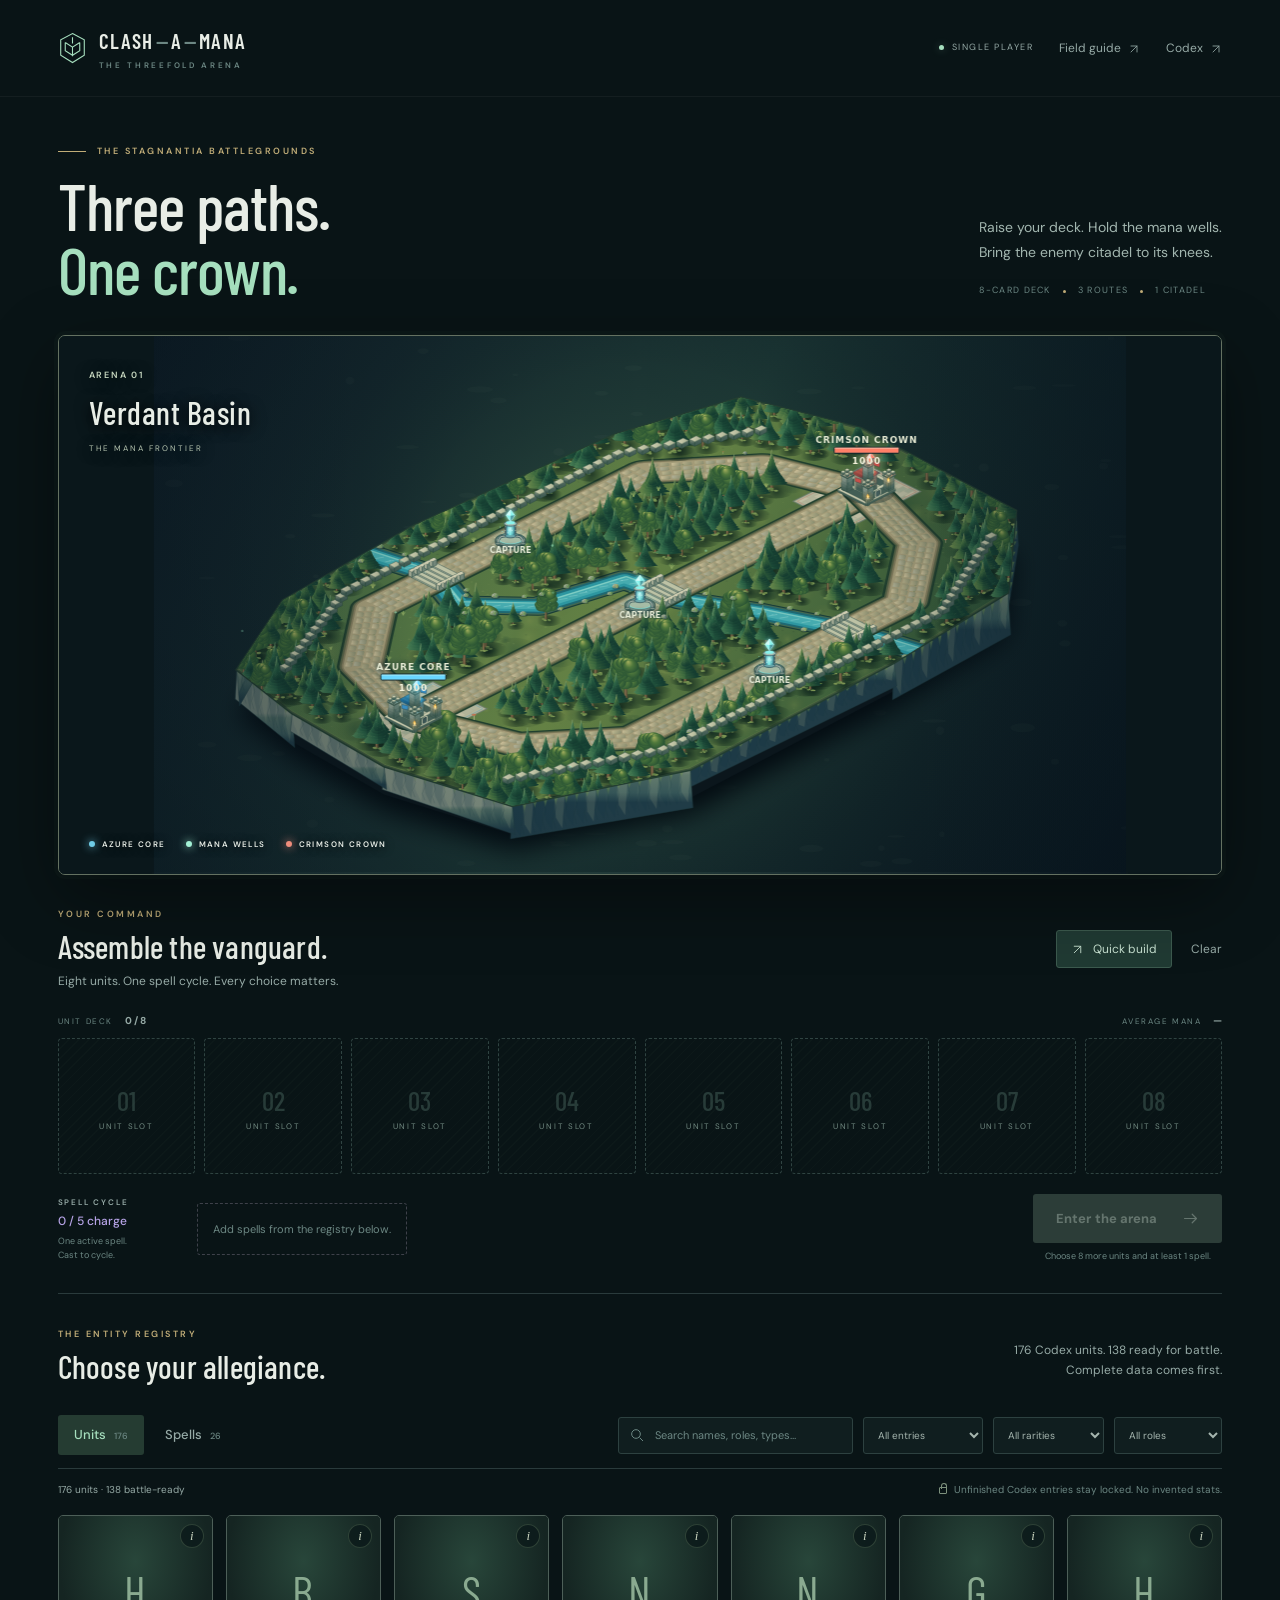
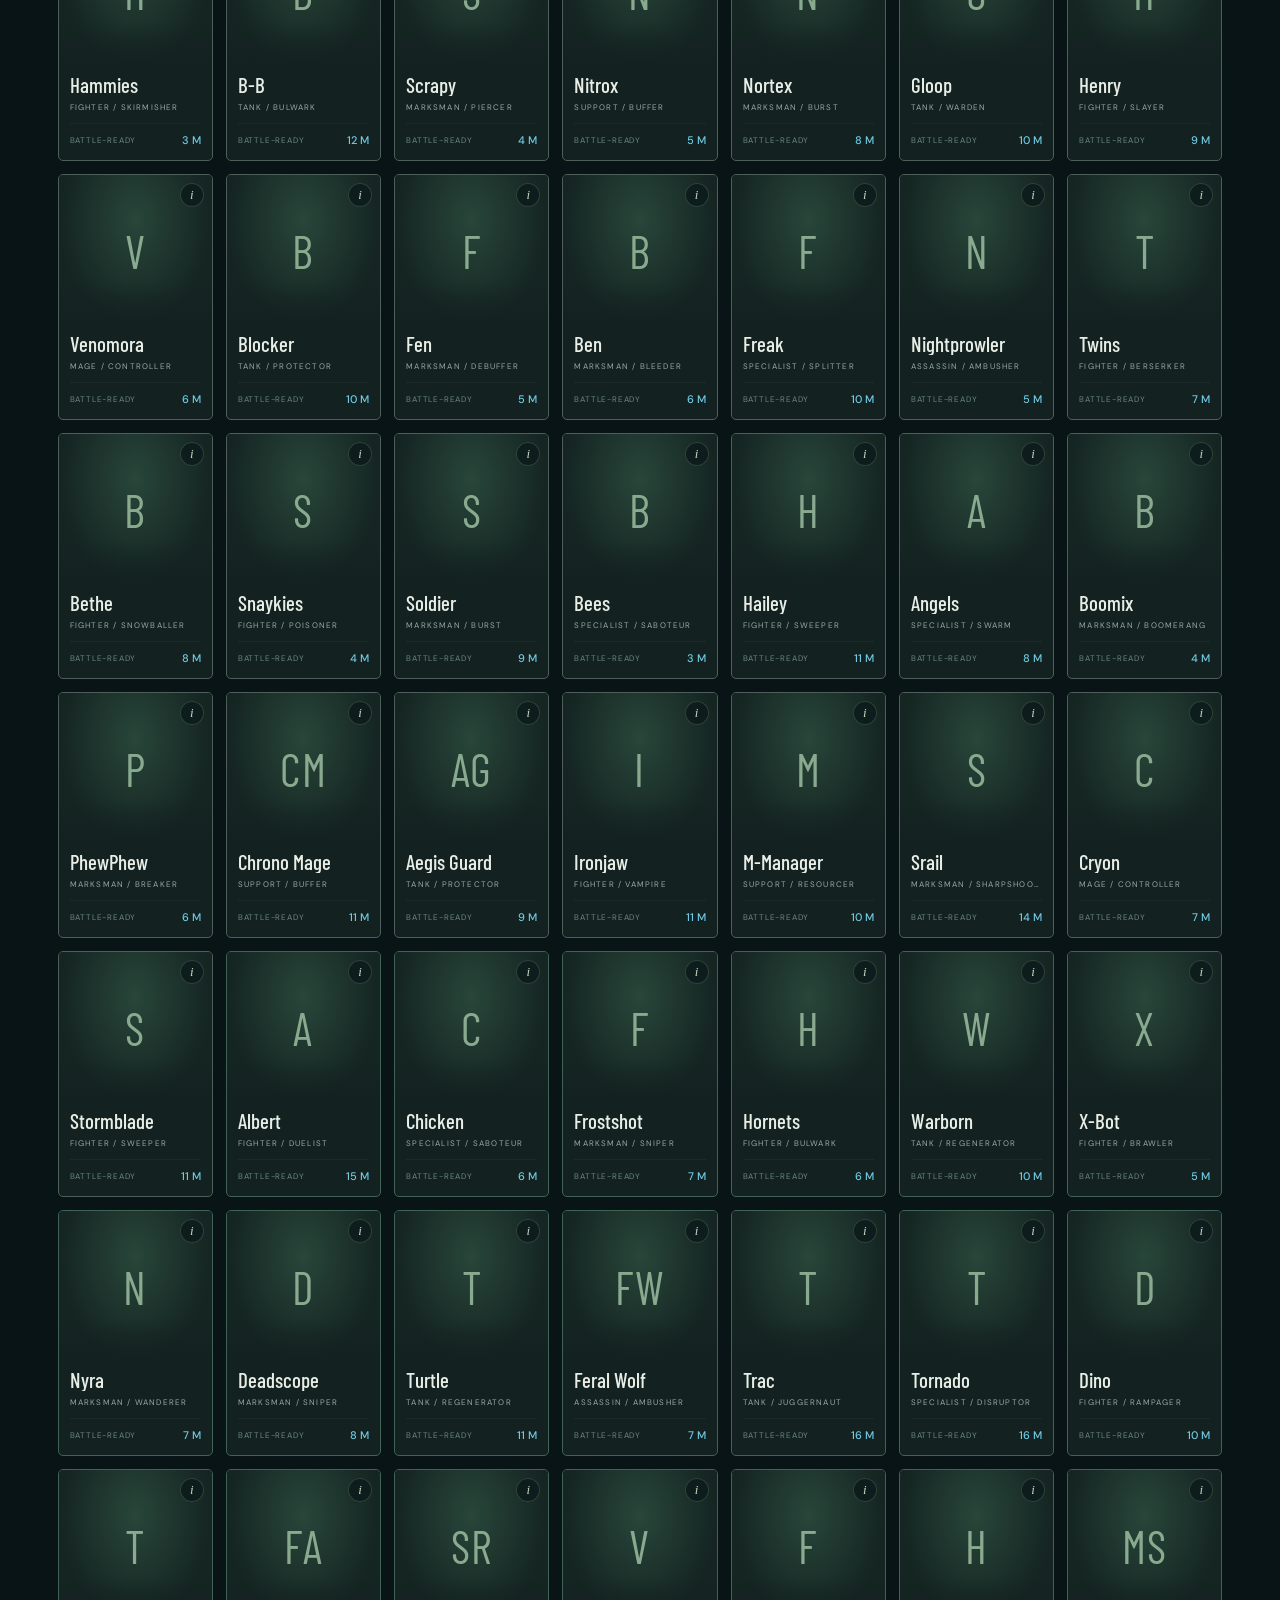
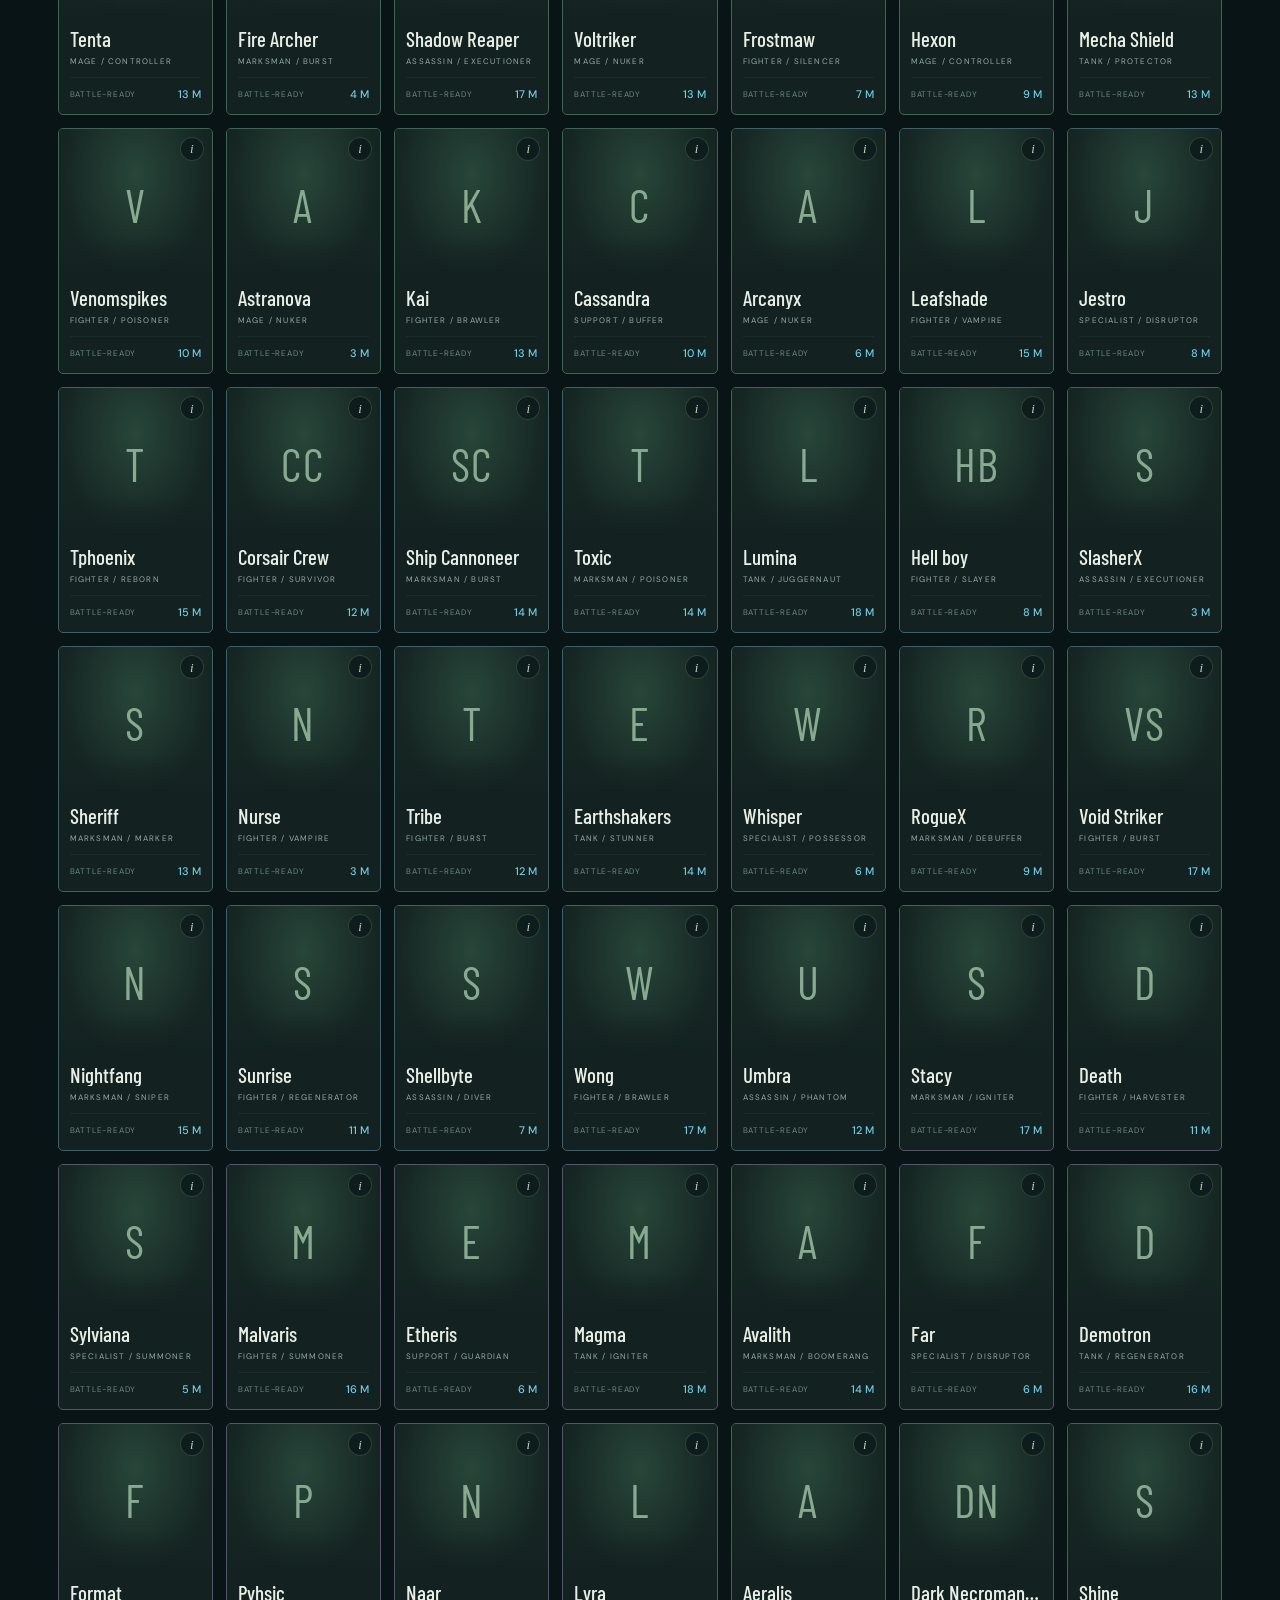
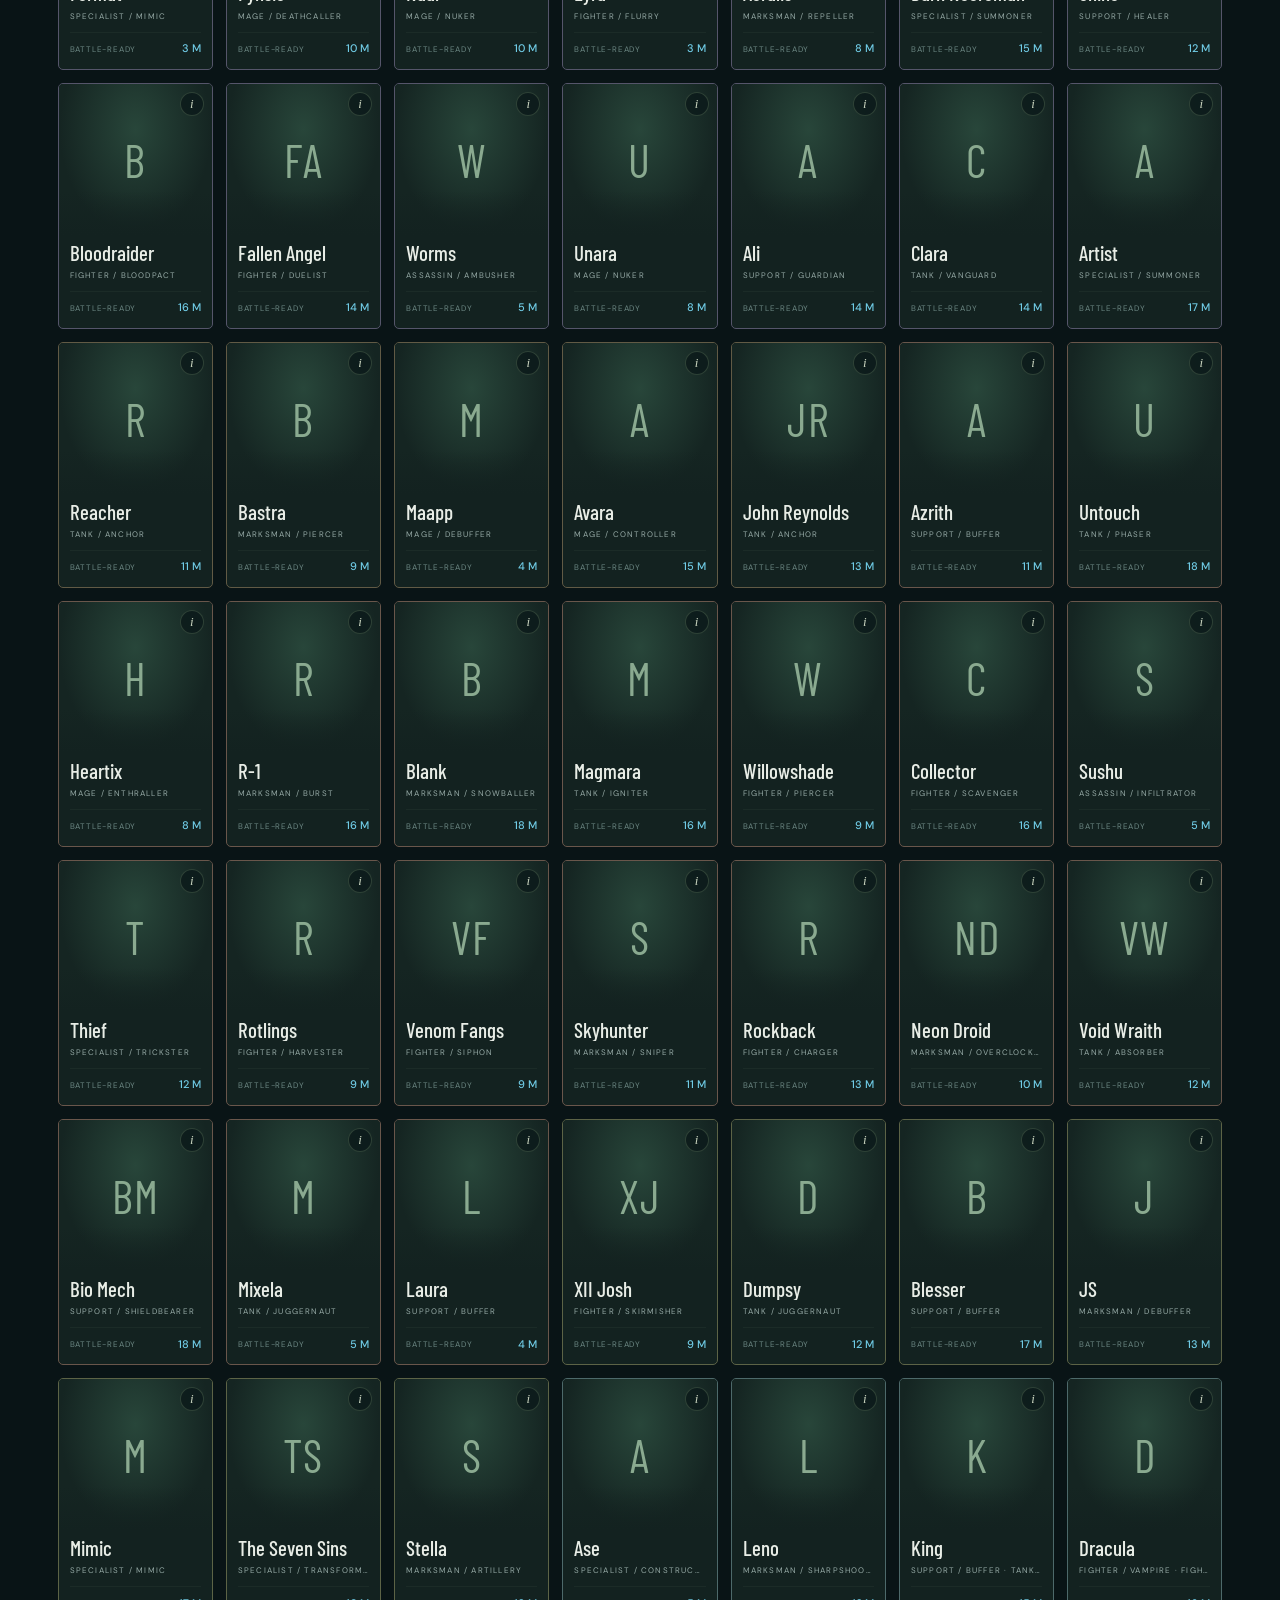
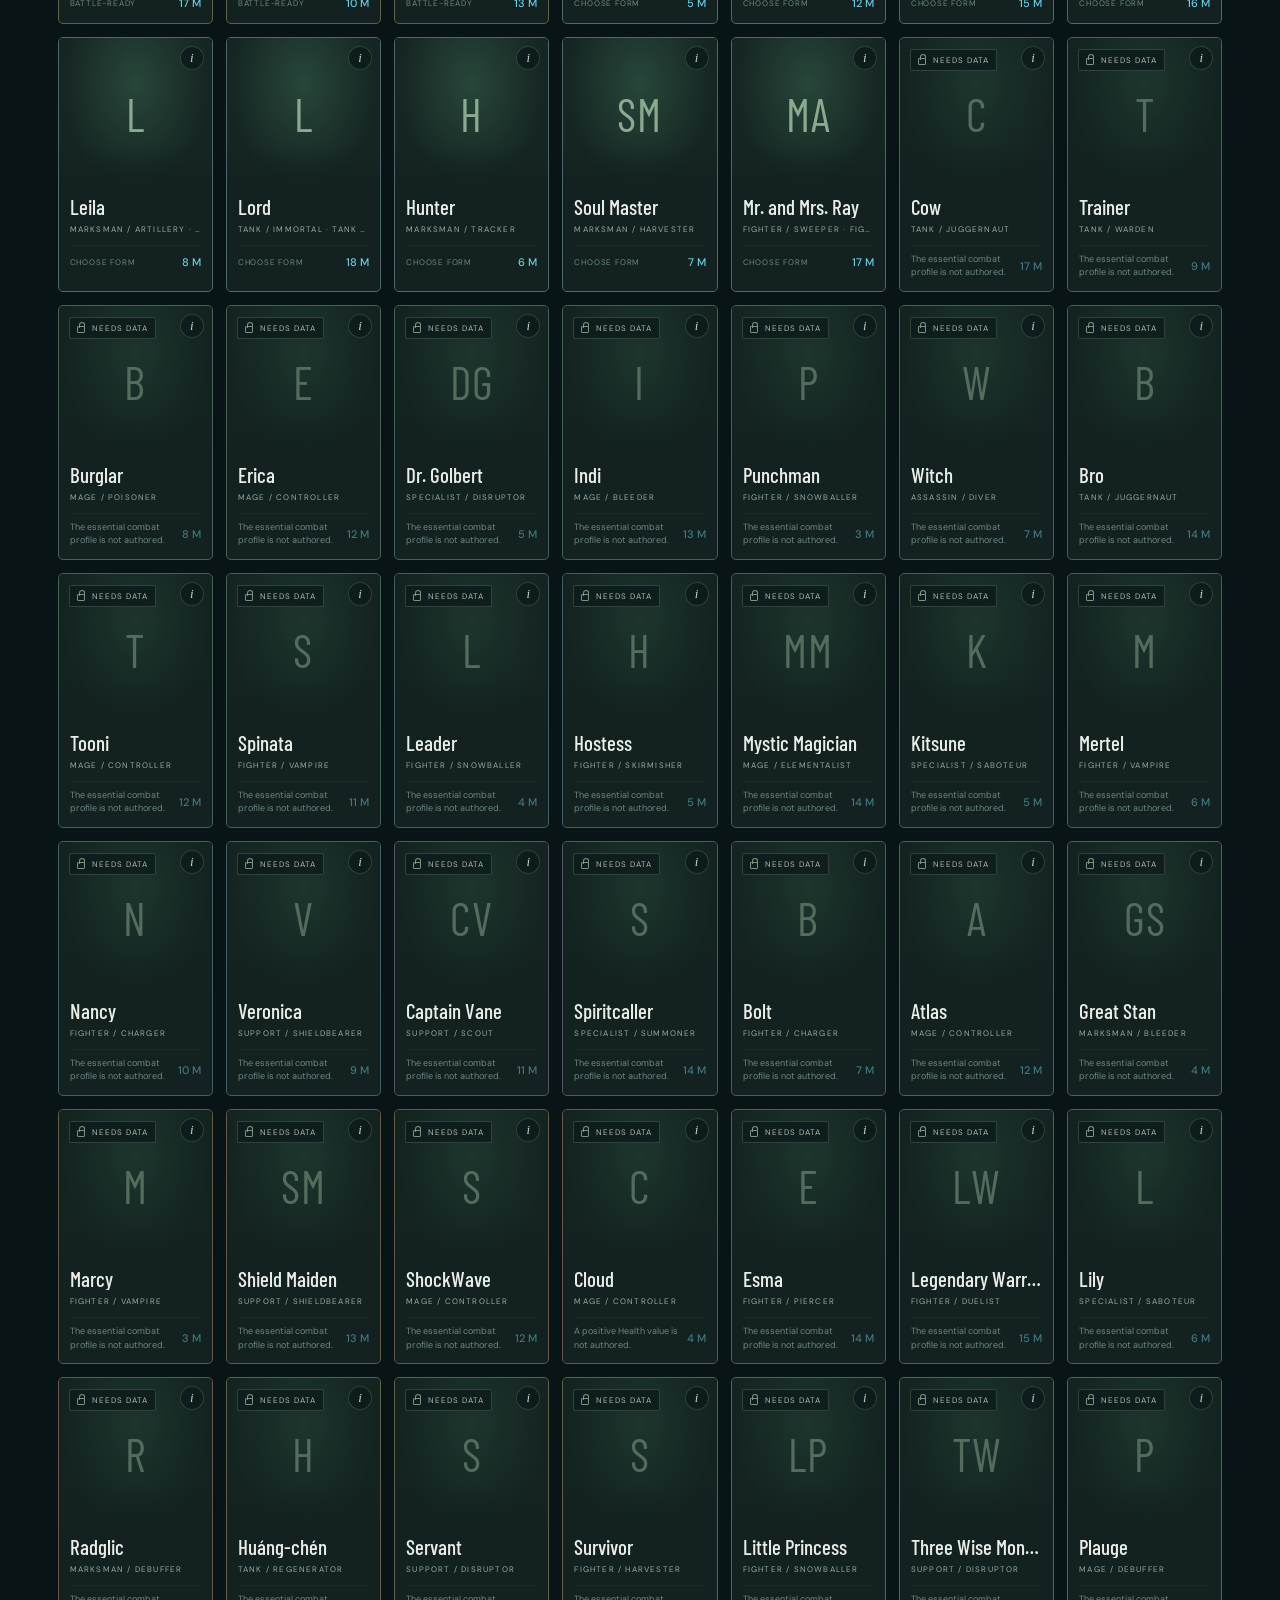
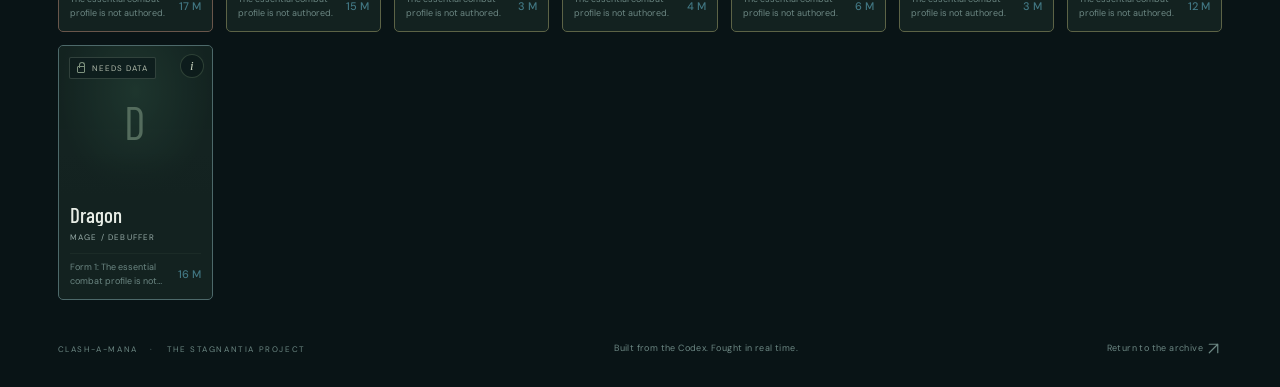
==== commit 9b43f471: "Audit all card roles and complete compatible class and subclass labels" ====
--- a/arena/index.html
+++ b/arena/index.html
@@ -6,30 +6,30 @@
   <meta name="theme-color" content="#0b1718">
   <meta name="description" content="Command your Clash-A-Mana deck in a real-time, three-route forest arena. Capture the mana wells. Break the enemy citadel.">
   <title>Clash-A-Mana · The Threefold Arena</title>
-  <link rel="stylesheet" href="styles/arena.css?v=44">
+  <link rel="stylesheet" href="styles/arena.css?v=45">
   <script type="importmap">
     {"imports":{
-      "./js/app.mjs":"./js/app.mjs?v=44",
-      "./js/ascension.mjs":"./js/ascension.mjs?v=44",
-      "./js/abilities.mjs":"./js/abilities.mjs?v=44",
-      "./js/late-abilities.mjs":"./js/late-abilities.mjs?v=44",
-      "./js/art.mjs":"./js/art.mjs?v=44",
-      "./js/bot.mjs":"./js/bot.mjs?v=44",
-      "./js/camera.mjs":"./js/camera.mjs?v=44",
-      "./js/catalog.mjs":"./js/catalog.mjs?v=44",
-      "./js/engine.mjs":"./js/engine.mjs?v=44",
-      "./js/power.mjs":"./js/power.mjs?v=44",
+      "./js/app.mjs":"./js/app.mjs?v=45",
+      "./js/ascension.mjs":"./js/ascension.mjs?v=45",
+      "./js/abilities.mjs":"./js/abilities.mjs?v=45",
+      "./js/late-abilities.mjs":"./js/late-abilities.mjs?v=45",
+      "./js/art.mjs":"./js/art.mjs?v=45",
+      "./js/bot.mjs":"./js/bot.mjs?v=45",
+      "./js/camera.mjs":"./js/camera.mjs?v=45",
+      "./js/catalog.mjs":"./js/catalog.mjs?v=45",
+      "./js/engine.mjs":"./js/engine.mjs?v=45",
+      "./js/power.mjs":"./js/power.mjs?v=45",
       "../js/core/card-power.js":"../js/core/card-power.js?v=2",
       "../js/core/passive-power.js":"../js/core/passive-power.js?v=2",
-      "./js/map.mjs":"./js/map.mjs?v=44",
-      "./js/renderer.mjs":"./js/renderer.mjs?v=44",
-      "./js/rules.mjs":"./js/rules.mjs?v=44",
-      "./js/statuses.mjs":"./js/statuses.mjs?v=44",
-      "./js/visuals.mjs":"./js/visuals.mjs?v=44",
-      "./js/vision.mjs":"./js/vision.mjs?v=44"
+      "./js/map.mjs":"./js/map.mjs?v=45",
+      "./js/renderer.mjs":"./js/renderer.mjs?v=45",
+      "./js/rules.mjs":"./js/rules.mjs?v=45",
+      "./js/statuses.mjs":"./js/statuses.mjs?v=45",
+      "./js/visuals.mjs":"./js/visuals.mjs?v=45",
+      "./js/vision.mjs":"./js/vision.mjs?v=45"
     }}
   </script>
-  <script type="module" src="js/app.mjs?v=44"></script>
+  <script type="module" src="js/app.mjs?v=45"></script>
 <link rel="stylesheet" href="../styles/card-power.css?v=1">
 </head>
 <body data-mode="lobby">
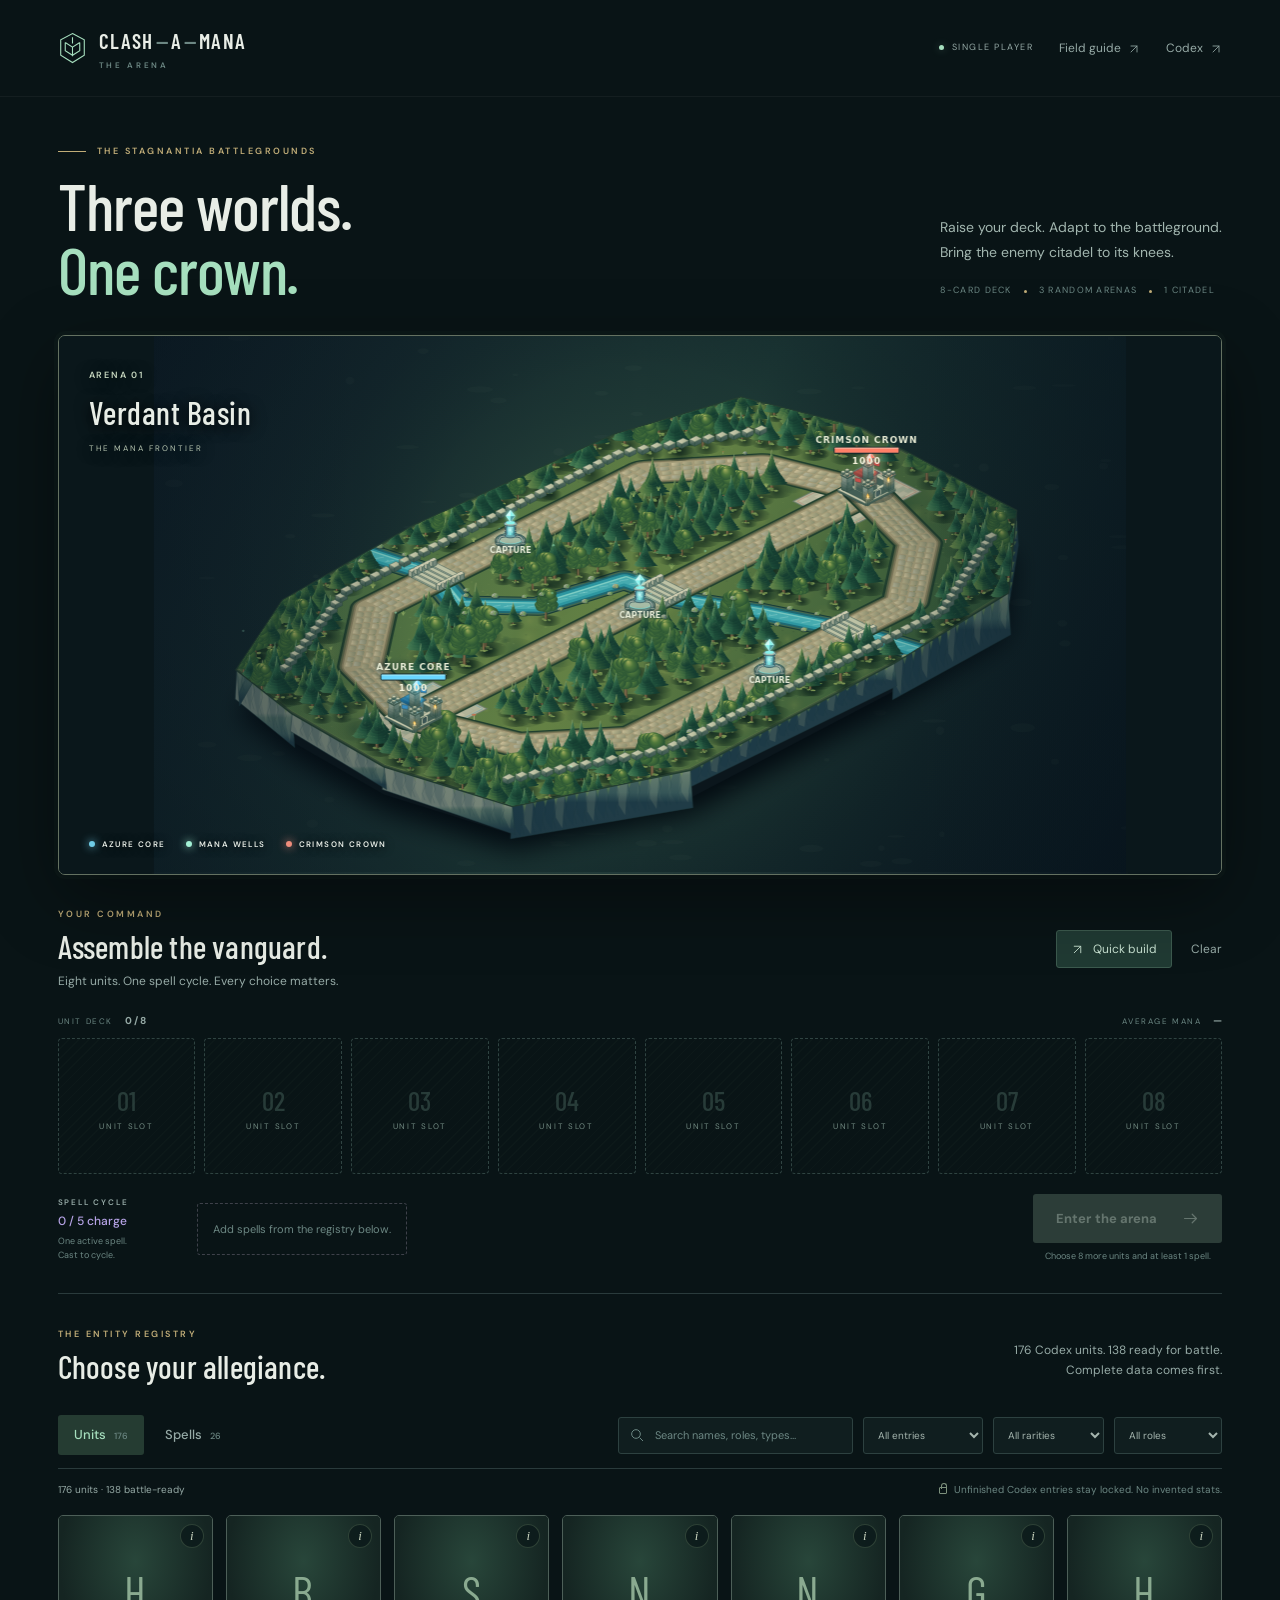
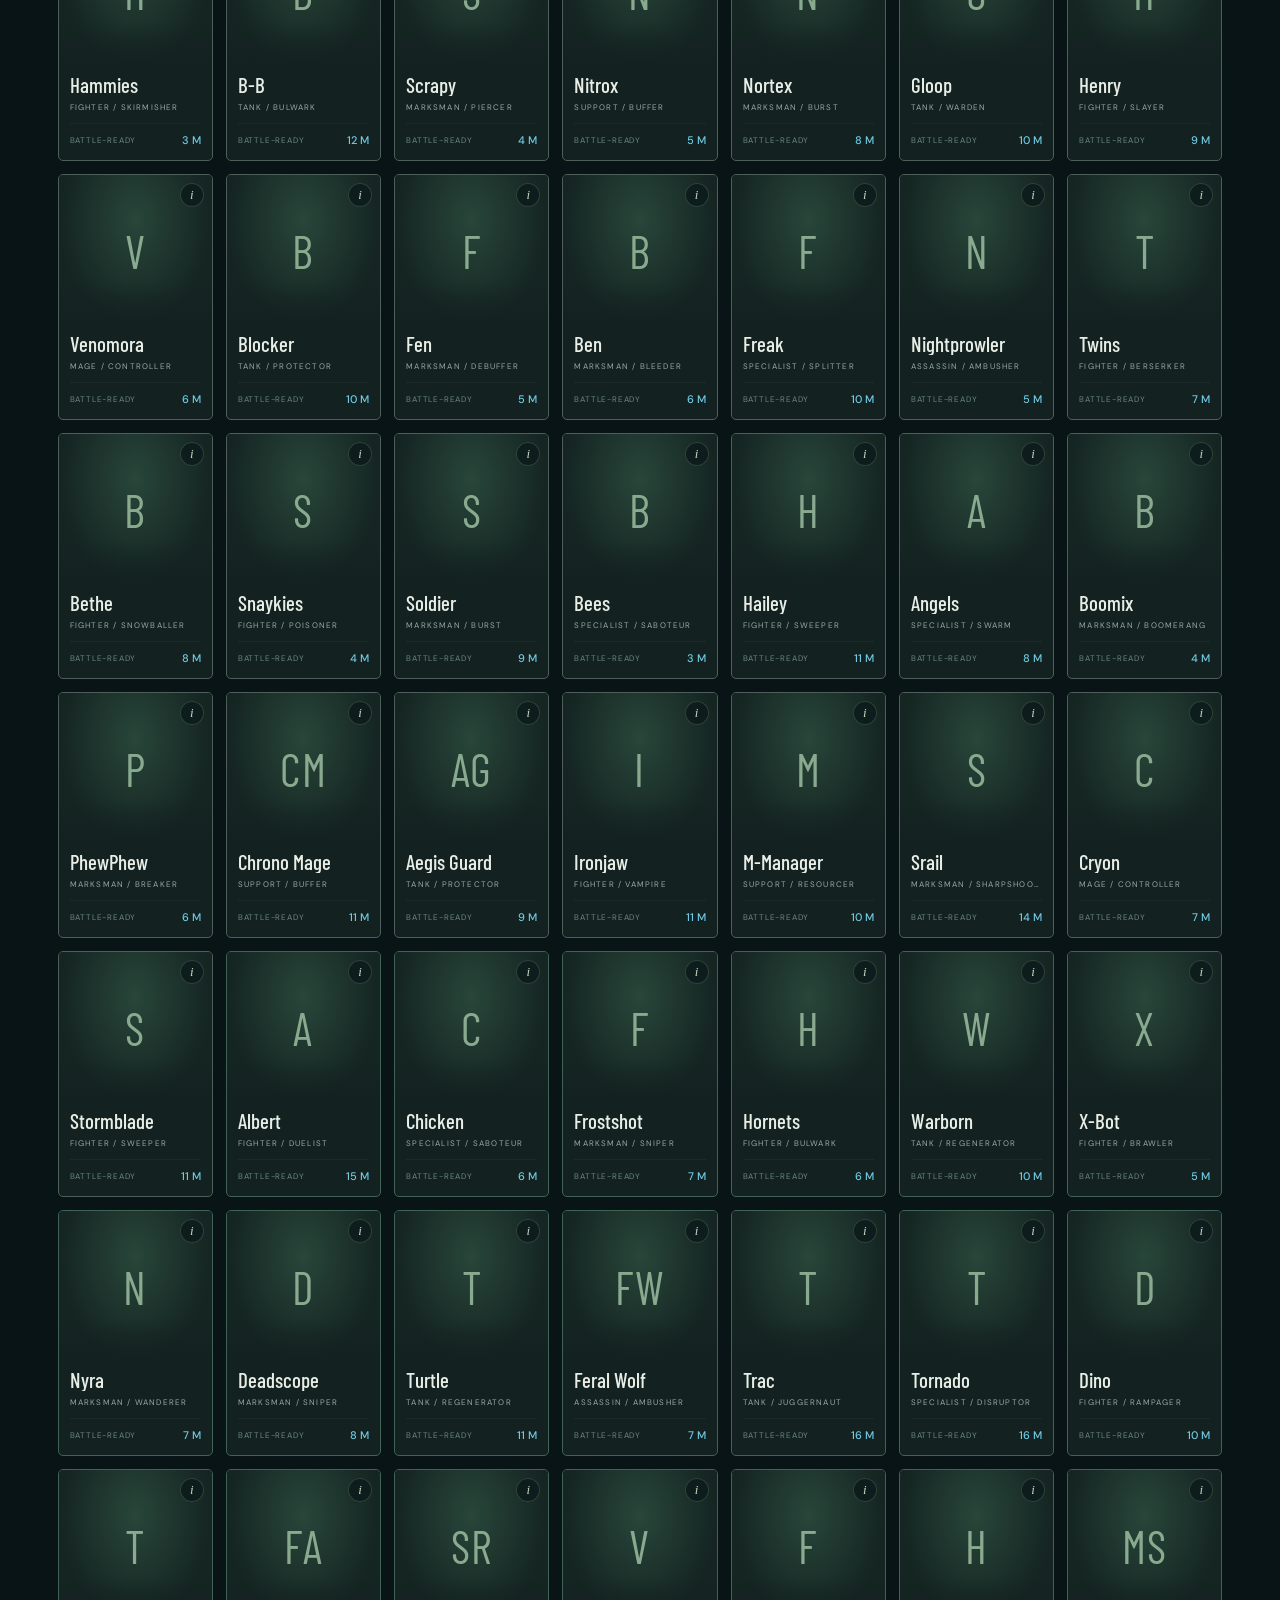
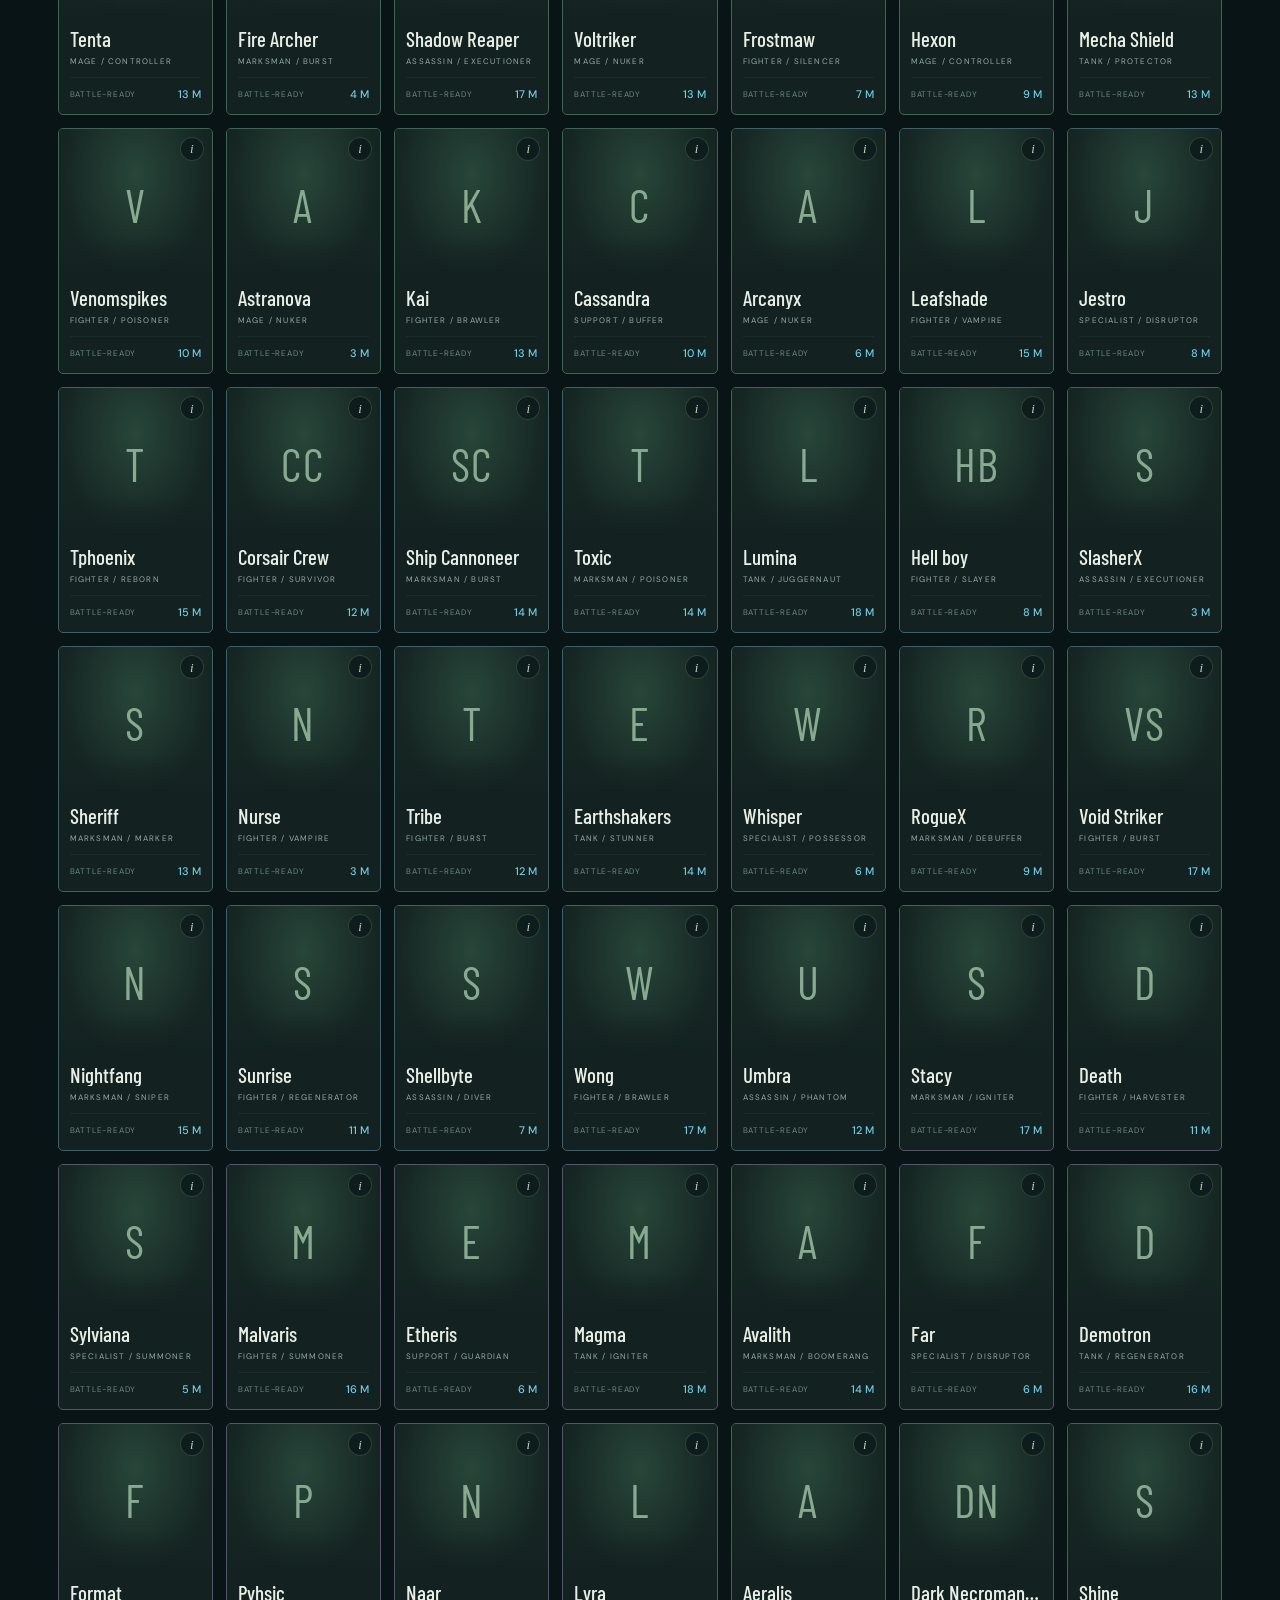
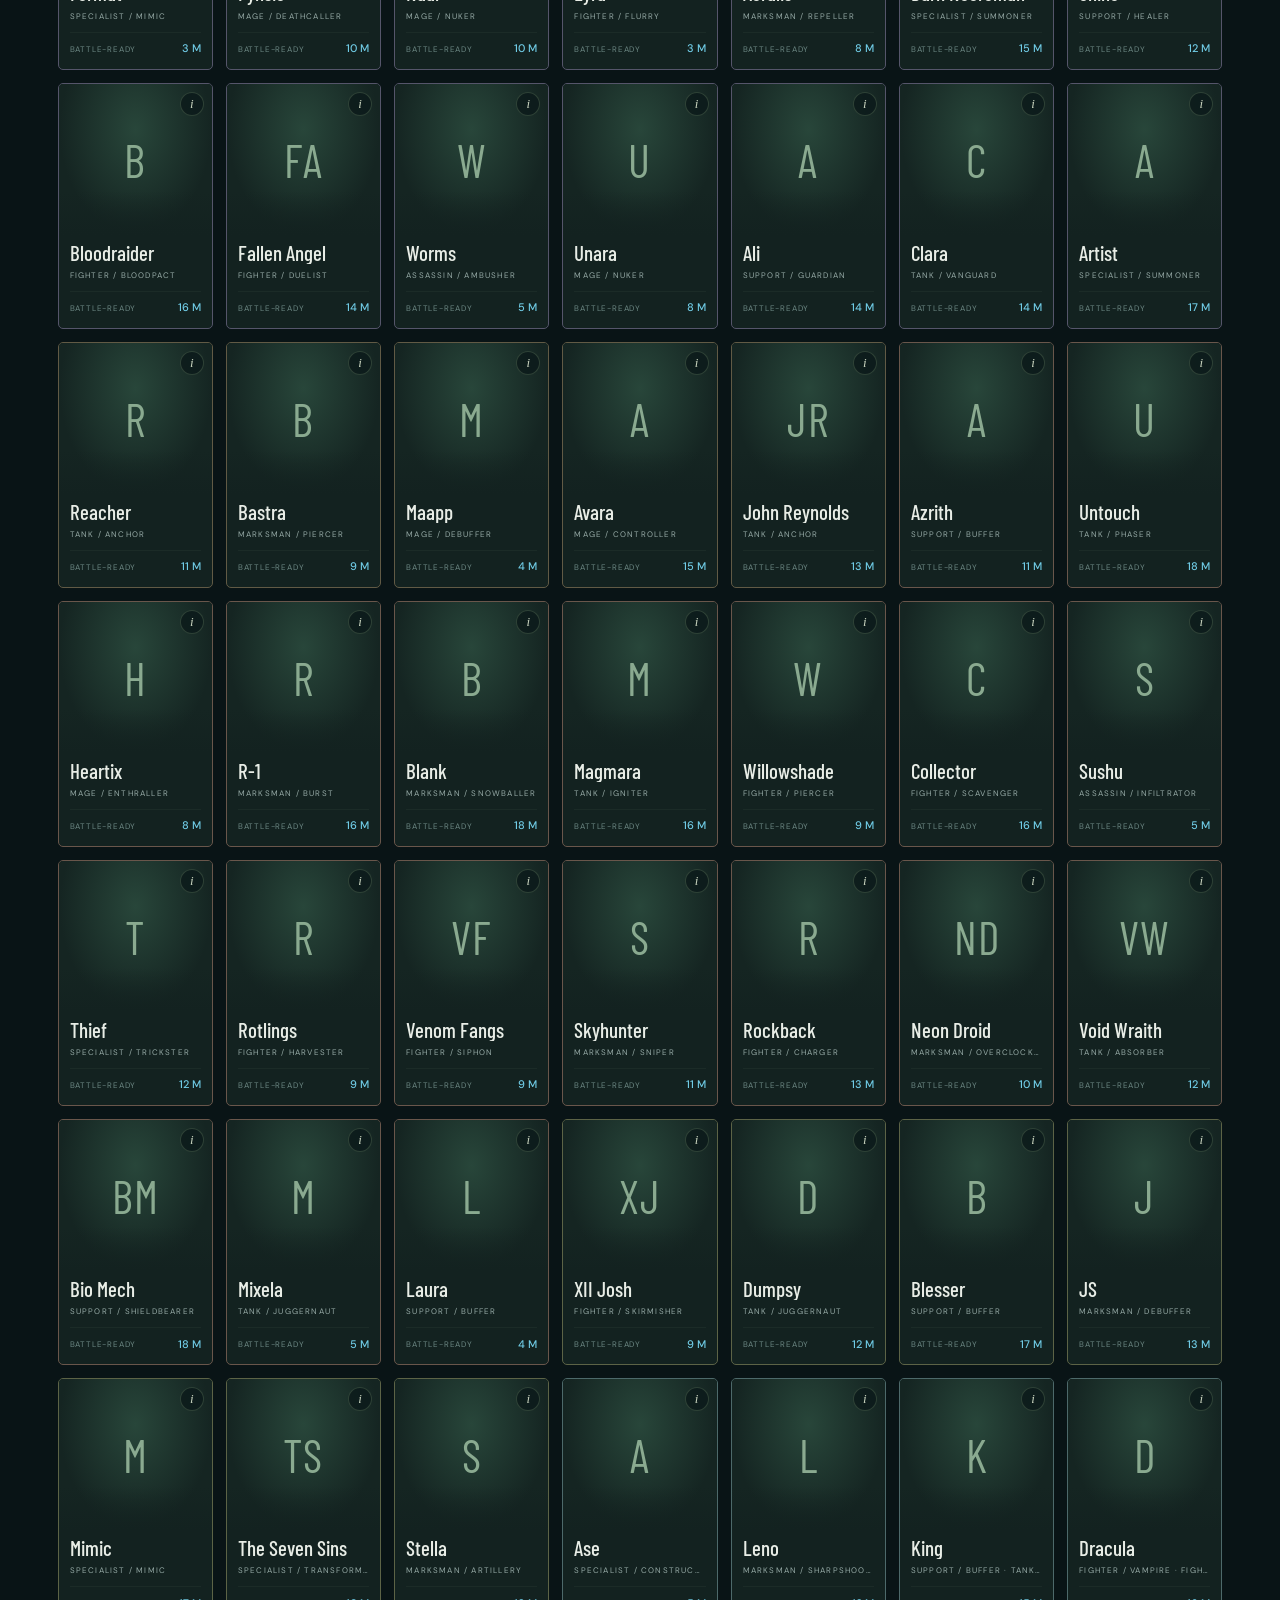
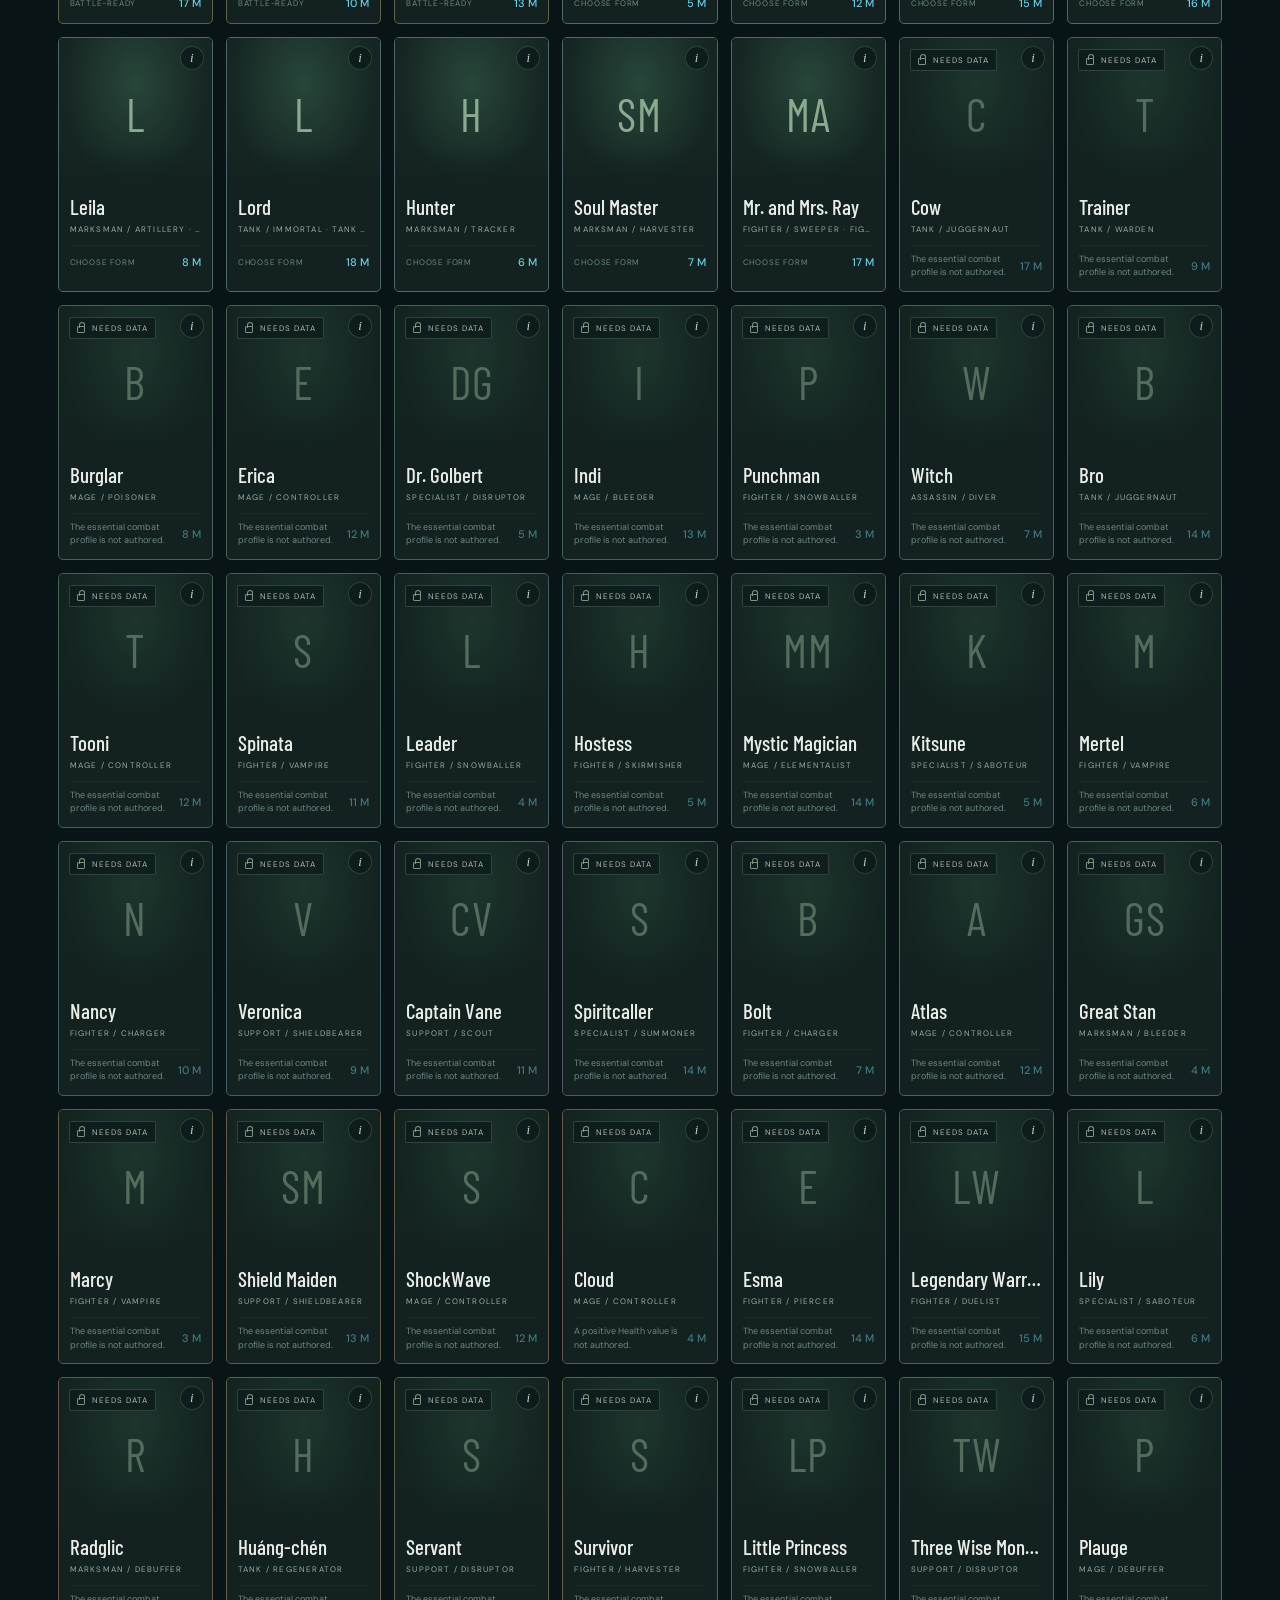
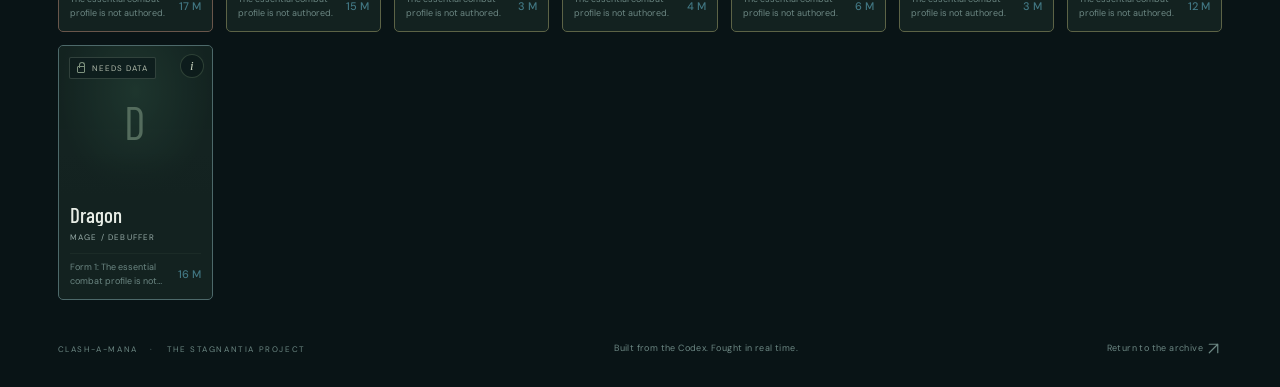
==== commit 48b99c95: "Add random waterfall and lava arenas with terrain hazards and mana orbs" ====
--- a/arena/index.html
+++ b/arena/index.html
@@ -4,39 +4,41 @@
   <meta charset="utf-8">
   <meta name="viewport" content="width=device-width, initial-scale=1, viewport-fit=cover">
   <meta name="theme-color" content="#0b1718">
-  <meta name="description" content="Command your Clash-A-Mana deck in a real-time, three-route forest arena. Capture the mana wells. Break the enemy citadel.">
-  <title>Clash-A-Mana · The Threefold Arena</title>
-  <link rel="stylesheet" href="styles/arena.css?v=45">
+  <meta name="description" content="Command your Clash-A-Mana deck across three randomly chosen battlegrounds. Capture mana, cross waterfalls and survive the lava. Break the enemy citadel.">
+  <title>Clash-A-Mana · The Arena</title>
+  <link rel="stylesheet" href="styles/arena.css?v=46">
   <script type="importmap">
     {"imports":{
-      "./js/app.mjs":"./js/app.mjs?v=45",
-      "./js/ascension.mjs":"./js/ascension.mjs?v=45",
-      "./js/abilities.mjs":"./js/abilities.mjs?v=45",
-      "./js/late-abilities.mjs":"./js/late-abilities.mjs?v=45",
-      "./js/art.mjs":"./js/art.mjs?v=45",
-      "./js/bot.mjs":"./js/bot.mjs?v=45",
-      "./js/camera.mjs":"./js/camera.mjs?v=45",
-      "./js/catalog.mjs":"./js/catalog.mjs?v=45",
-      "./js/engine.mjs":"./js/engine.mjs?v=45",
-      "./js/power.mjs":"./js/power.mjs?v=45",
+      "./js/app.mjs":"./js/app.mjs?v=46",
+      "./js/ascension.mjs":"./js/ascension.mjs?v=46",
+      "./js/abilities.mjs":"./js/abilities.mjs?v=46",
+      "./js/late-abilities.mjs":"./js/late-abilities.mjs?v=46",
+      "./js/art.mjs":"./js/art.mjs?v=46",
+      "./js/bot.mjs":"./js/bot.mjs?v=46",
+      "./js/camera.mjs":"./js/camera.mjs?v=46",
+      "./js/catalog.mjs":"./js/catalog.mjs?v=46",
+      "./js/engine.mjs":"./js/engine.mjs?v=46",
+      "./js/power.mjs":"./js/power.mjs?v=46",
       "../js/core/card-power.js":"../js/core/card-power.js?v=2",
       "../js/core/passive-power.js":"../js/core/passive-power.js?v=2",
-      "./js/map.mjs":"./js/map.mjs?v=45",
-      "./js/renderer.mjs":"./js/renderer.mjs?v=45",
-      "./js/rules.mjs":"./js/rules.mjs?v=45",
-      "./js/statuses.mjs":"./js/statuses.mjs?v=45",
-      "./js/visuals.mjs":"./js/visuals.mjs?v=45",
-      "./js/vision.mjs":"./js/vision.mjs?v=45"
+      "./js/map.mjs":"./js/map.mjs?v=46",
+      "./js/environment.mjs":"./js/environment.mjs?v=46",
+      "./js/biomes.mjs":"./js/biomes.mjs?v=46",
+      "./js/renderer.mjs":"./js/renderer.mjs?v=46",
+      "./js/rules.mjs":"./js/rules.mjs?v=46",
+      "./js/statuses.mjs":"./js/statuses.mjs?v=46",
+      "./js/visuals.mjs":"./js/visuals.mjs?v=46",
+      "./js/vision.mjs":"./js/vision.mjs?v=46"
     }}
   </script>
-  <script type="module" src="js/app.mjs?v=45"></script>
+  <script type="module" src="js/app.mjs?v=46"></script>
 <link rel="stylesheet" href="../styles/card-power.css?v=1">
 </head>
 <body data-mode="lobby">
   <header class="site-header">
     <a class="brand" href="../index.html" aria-label="Clash-A-Mana Codex">
       <svg viewBox="0 0 32 36" aria-hidden="true"><path d="M16 2 29 9v17L16 34 3 26V9Z"/><path d="m8 12 8 5 8-5M16 17v10M8 12v9l8 5 8-5v-9M16 6v7"/></svg>
-      <span>CLASH<span class="brand-dash">—</span>A<span class="brand-dash">—</span>MANA<small>THE THREEFOLD ARENA</small></span>
+      <span>CLASH<span class="brand-dash">—</span>A<span class="brand-dash">—</span>MANA<small>THE ARENA</small></span>
     </a>
     <nav class="header-actions" aria-label="Arena navigation">
       <span class="status-pill"><i></i> SINGLE PLAYER</span>
@@ -51,8 +53,8 @@
 
     <div id="app-content" hidden>
       <section class="lobby-intro lobby-only">
-        <div><p class="eyebrow"><span class="fine-line"></span> THE STAGNANTIA BATTLEGROUNDS</p><h1>Three paths.<br><span>One crown.</span></h1></div>
-        <div class="intro-copy"><p>Raise your deck. Hold the mana wells.<br>Bring the enemy citadel to its knees.</p><div class="intro-facts"><span>8-CARD DECK</span><i></i><span>3 ROUTES</span><i></i><span>1 CITADEL</span></div></div>
+        <div><p class="eyebrow"><span class="fine-line"></span> THE STAGNANTIA BATTLEGROUNDS</p><h1>Three worlds.<br><span>One crown.</span></h1></div>
+        <div class="intro-copy"><p>Raise your deck. Adapt to the battleground.<br>Bring the enemy citadel to its knees.</p><div class="intro-facts"><span>8-CARD DECK</span><i></i><span>3 RANDOM ARENAS</span><i></i><span>1 CITADEL</span></div></div>
       </section>
 
       <section id="battle-shell" class="battle-shell" aria-label="Arena battlefield">
@@ -65,6 +67,7 @@
           <canvas id="arena-canvas" tabindex="0" aria-label="Battlefield camera. Drag or swipe to explore; arrow keys or WASD move the view. Home or Space returns to your citadel. Tap to place a selected card; dragging the map never deploys it. Fog hides enemies outside allied vision. Keys 1 to 4 select a card; Q selects a spell."></canvas>
           <div class="map-title lobby-only"><span class="micro-label">ARENA 01</span><h2>Verdant Basin</h2><span>THE MANA FRONTIER</span></div>
           <div id="node-hud" class="node-hud battle-only" hidden aria-label="Mana well ownership"></div>
+          <div id="arena-condition" class="arena-condition battle-only" hidden></div>
           <div class="camera-hint battle-only" hidden>DRAG TO EXPLORE <span>· WASD / ARROWS</span></div>
           <aside id="camera-panel" class="camera-panel battle-only" hidden aria-label="Camera navigation">
             <div class="minimap-heading"><span>TACTICAL MAP</span><output id="camera-zoom" aria-label="Camera zoom">100%</output></div>
@@ -108,7 +111,7 @@
   </main>
 
   <dialog id="inspector" class="inspector-dialog" aria-labelledby="inspector-name"><button type="button" class="dialog-close" id="inspector-close" aria-label="Close details">×</button><div id="inspector-content"></div></dialog>
-  <dialog id="guide-dialog" class="guide-dialog" aria-labelledby="guide-title"><button type="button" class="dialog-close" id="guide-close" aria-label="Close field guide">×</button><p class="eyebrow">FIELD MANUAL</p><h2 id="guide-title">Own the paths.<br>Control the battle.</h2><div class="guide-grid"><article><span>01</span><h3>Build your command</h3><p>Select 8 different unit cards and spells with a combined Charge of no more than 5. Four cards form your hand; deployment cycles in the next card.</p></article><article><span>02</span><h3>Place with purpose</h3><p>Select a card or press 1–4, then click a road or courtyard within 7.5 tiles of your citadel. Units march and fight automatically. Flying units can cross terrain; hovering units follow the ground and resist ground effects.</p></article><article><span>03</span><h3>Take the wells</h3><p>Hold a well for 5 uncontested seconds to capture it. The central well is 17.5 walking tiles from either citadel; outer wells are about 23.23 tiles along their longer routes. Every well you control adds 2% to your mana regeneration. Enemy presence stops capture progress.</p></article><article><span>04</span><h3>Spend mana, earn energy</h3><p>You begin with 12 mana, regenerate 1 every 1.3 seconds, and can hold 20. Spending 18 mana earns 1 spell energy, rounded in steps of 0.05 for each deployment.</p></article><article><span>05</span><h3>Cast and cycle</h3><p>Press Q or select your active spell, then choose its target. A successful cast spends its Energy cost and reveals the next spell in your loadout. Charge is deck capacity, not a consumable.</p></article><article><span>06</span><h3>Break the citadel</h3><p>Both citadels have 1,000 health and a 7.5-tile range. Courtyards leave 1 tile behind and 2.5 ahead, both available for deployment. Destroy the enemy citadel to win. After 5 minutes, surviving citadels enter 2 minutes of double-mana overtime; the healthier citadel then wins.</p></article><article><span>07</span><h3>Scout through the fog</h3><p>Unseen ground stays black. Allied units reveal an 8-tile radius, captured wells reveal 4 tiles, and your citadel reveals 7.5 tiles from the start. Losing sight hides the area again. Enemy units, citadel health and well ownership stay hidden outside your current vision.</p></article><article><span>08</span><h3>Move your view</h3><p>Drag or swipe the battlefield to explore. A short tap places a card; a drag only moves the camera. Click or drag the tactical minimap to jump across the island. Scroll, WASD or arrow keys also move the view. Home or Space returns to your citadel; + and − adjust zoom. Moving the camera never reveals fog.</p></article><article><span>09</span><h3>Read the effects</h3><p>Poison ticks every 0.75 seconds and slows movement by 10%. Burn and Bleeding tick each second; Burn reduces healing by 20%, and Bleeding blocks healing. Predominance clears negative effects and grants immunity. Inspect a visible unit to see active effects and remaining durations.</p></article></div><div class="guide-note"><strong>Faithful to the Codex.</strong> 1,000 source points equal 1 tile. A × B means A hits of B damage; deployed Count is separate. Shield Depletion splits incoming damage between shield and health. Missing battle data stays visibly locked.</div><button type="button" id="guide-done" class="primary-button">Understood <svg class="inline-icon" viewBox="0 0 20 20" aria-hidden="true"><path d="M3 10h14m-5-5 5 5-5 5"/></svg></button></dialog>
+  <dialog id="guide-dialog" class="guide-dialog" aria-labelledby="guide-title"><button type="button" class="dialog-close" id="guide-close" aria-label="Close field guide">×</button><p class="eyebrow">FIELD MANUAL</p><h2 id="guide-title">Own the paths.<br>Control the battle.</h2><div class="guide-grid"><article><span>01</span><h3>Build your command</h3><p>Select 8 different unit cards and spells with a combined Charge of no more than 5. Four cards form your hand; deployment cycles in the next card.</p></article><article><span>02</span><h3>Place with purpose</h3><p>Select a card or press 1–4, then click a road or courtyard within 7.5 tiles of your citadel. Units march and fight automatically. Flying units can cross terrain; hovering units follow the ground and resist ground effects.</p></article><article><span>03</span><h3>Know your battleground</h3><p>Each match randomly selects a map. Verdant Basin has three routes and three wells; the central well is 17.5 walking tiles from either citadel. Cascade Hollow has two routes and one well, 12.5 tiles from either citadel. Hold a well uncontested for 5 seconds to capture it and gain +2% mana regeneration.</p></article><article><span>04</span><h3>Spend mana, earn energy</h3><p>You begin with 12 mana, regenerate 1 every 1.3 seconds, and can hold 20. Spending 18 mana earns 1 spell energy, rounded in steps of 0.05 for each deployment.</p></article><article><span>05</span><h3>Cast and cycle</h3><p>Press Q or select your active spell, then choose its target. A successful cast spends its Energy cost and reveals the next spell in your loadout. Charge is deck capacity, not a consumable.</p></article><article><span>06</span><h3>Break the citadel</h3><p>Both citadels have 1,000 health and a 7.5-tile range. Courtyards leave 1 tile behind and 2.5 ahead, both available for deployment. Destroy the enemy citadel to win. After 5 minutes, surviving citadels enter 2 minutes of double-mana overtime; the healthier citadel then wins.</p></article><article><span>07</span><h3>Scout through the fog</h3><p>Unseen ground stays black. Allied units reveal an 8-tile radius, captured wells reveal 4 tiles, and your citadel reveals 7.5 tiles from the start. Losing sight hides the area again. Enemy units, citadel health and well ownership stay hidden outside your current vision.</p></article><article><span>08</span><h3>Move your view</h3><p>Drag or swipe the battlefield to explore. A short tap places a card; a drag only moves the camera. Click or drag the tactical minimap to jump across the island. Scroll, WASD or arrow keys also move the view. Home or Space returns to your citadel; + and − adjust zoom. Moving the camera never reveals fog.</p></article><article><span>09</span><h3>Read the effects</h3><p>Poison ticks every 0.75 seconds and slows movement by 10%. Burn and Bleeding tick each second; Burn reduces healing by 20%, and Bleeding blocks healing. Predominance clears negative effects and grants immunity. Inspect a visible unit to see active effects and remaining durations.</p></article><article><span>10</span><h3>Cross the cascade</h3><p>Water slows ground cards' movement by 15%. Every 90 seconds a 30-second surge increases that to 33%. Flying and hovering cards are immune.</p></article><article><span>11</span><h3>Claim the ember orb</h3><p>Ember Rift has one route: each citadel is 15 tiles from the central orb. The first unit to touch the orb earns its team 5 mana (up to 20) and +2% mana regeneration for 30 seconds. A new orb appears 5 seconds after the bonus ends. Every 45 seconds, lava fills the central 5 × 5 basin for 15 seconds. Ground cards inside lose 1% of maximum health each second; flying and hovering cards are immune.</p></article></div><div class="guide-note"><strong>Faithful to the Codex.</strong> 1,000 source points equal 1 tile. A × B means A hits of B damage; deployed Count is separate. Shield Depletion splits incoming damage between shield and health. Missing battle data stays visibly locked.</div><button type="button" id="guide-done" class="primary-button">Understood <svg class="inline-icon" viewBox="0 0 20 20" aria-hidden="true"><path d="M3 10h14m-5-5 5 5-5 5"/></svg></button></dialog>
   <div id="toast" class="toast" role="status" aria-live="polite" hidden></div>
   <noscript><div class="system-state"><h1>JavaScript is required.</h1><p>Enable JavaScript to play the arena, or return to the <a href="../index.html">Codex</a>.</p></div></noscript>
 </body>
--- a/arena/styles/arena.css
+++ b/arena/styles/arena.css
@@ -57,3 +57,6 @@
 .live-status{border-color:color-mix(in srgb,var(--status-color,#a8c9c1) 40%,#263b3e)}.live-status>svg{width:16px;height:16px;flex:none;color:var(--status-color,#b8d8ce)}
 
 .native-charge-track{height:6px;border:1px solid color-mix(in srgb,var(--charge-color) 50%,#273c43);border-radius:4px;overflow:hidden;background:#091820}.native-charge-track>i{display:block;height:100%;background:linear-gradient(90deg,color-mix(in srgb,var(--charge-color) 45%,#122430),var(--charge-color))}
+
+/* Match-specific terrain information remains clear above the fog. */
+.arena-condition{position:absolute;top:49px;left:50%;transform:translateX(-50%);max-width:90%;padding:5px 10px;border:1px solid #638a9c66;border-radius:3px;background:#0a1823e8;color:#c3dfe5;font-size:8px;letter-spacing:.7px;text-align:center;pointer-events:none;white-space:nowrap}.arena-condition[data-active="true"]{border-color:#dc9c686e;color:#ffd4a2;background:#231b21ed}.orb-indicator{border-color:#a08bba}.orb-indicator>i{background:#beabff;box-shadow:0 0 9px #b595ff80}@media(max-width:600px){.arena-condition{top:36px;font-size:6px;letter-spacing:.3px;padding:4px 6px}}
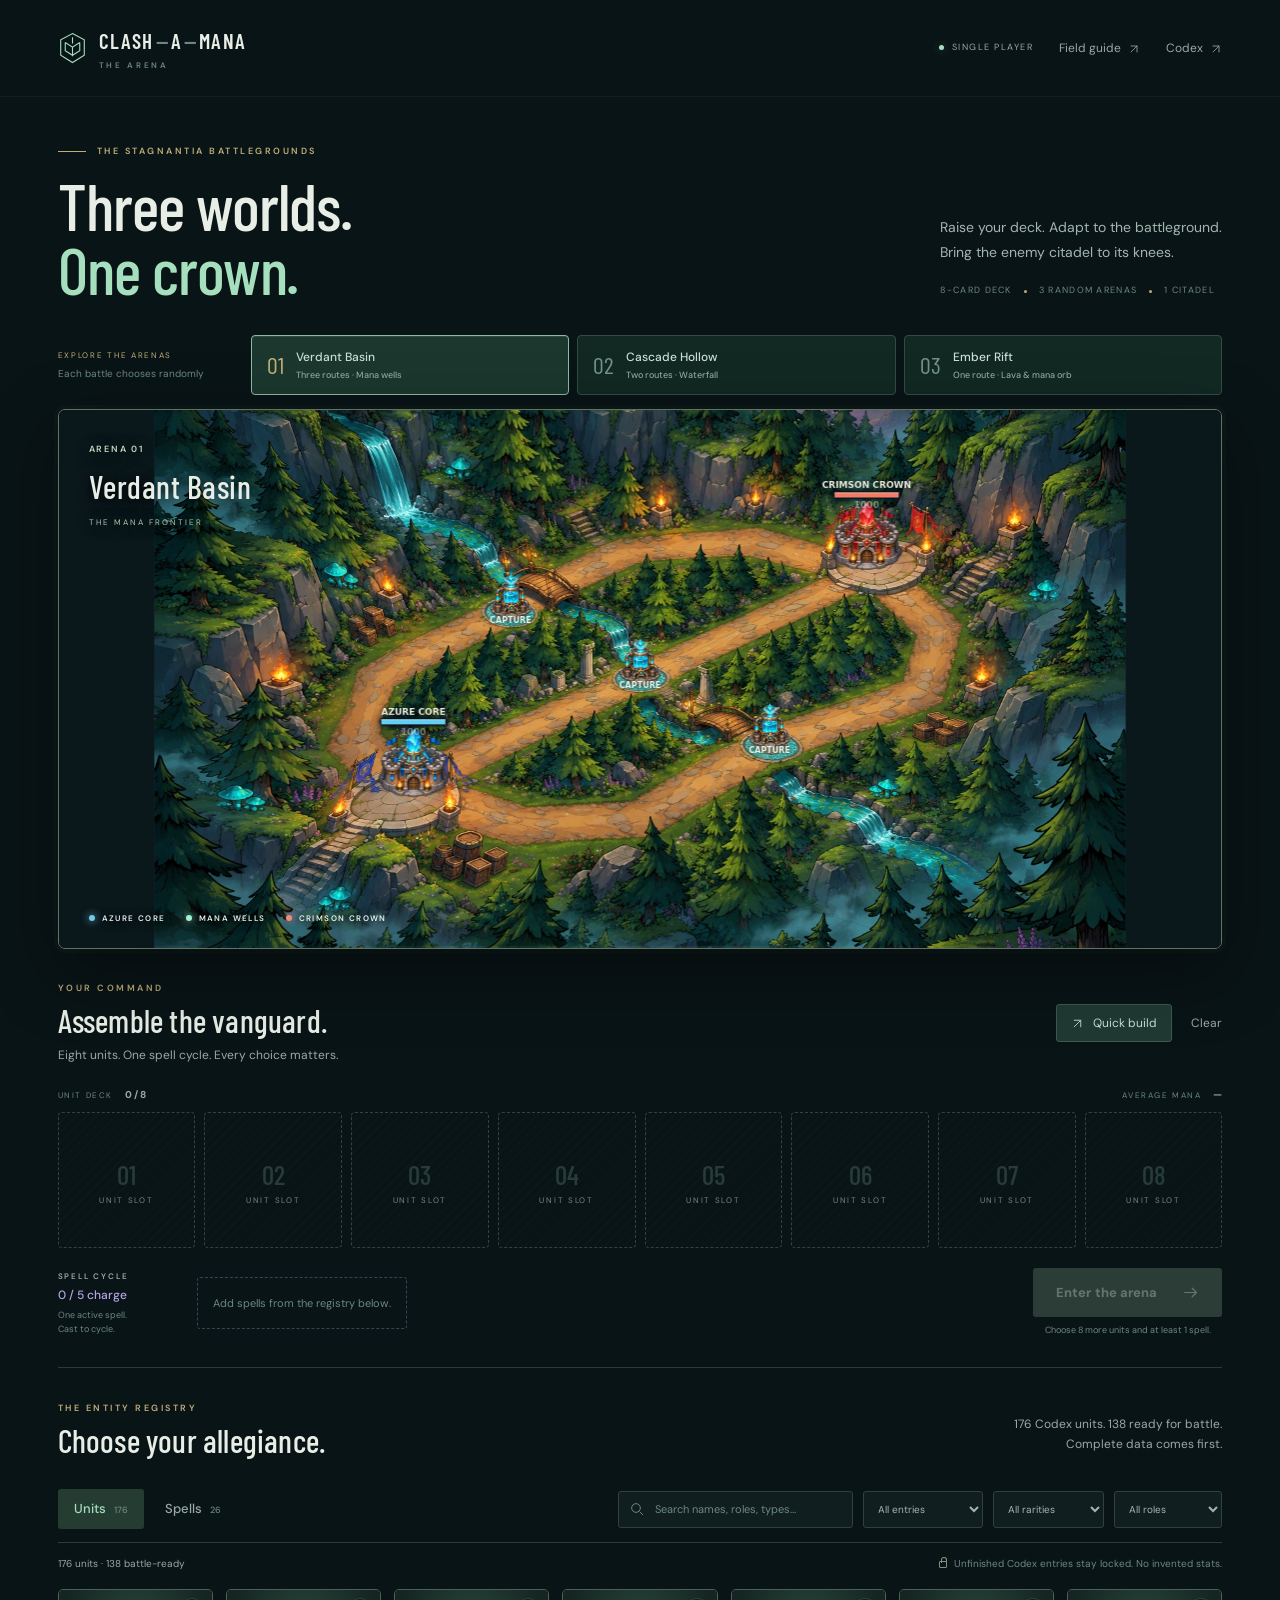
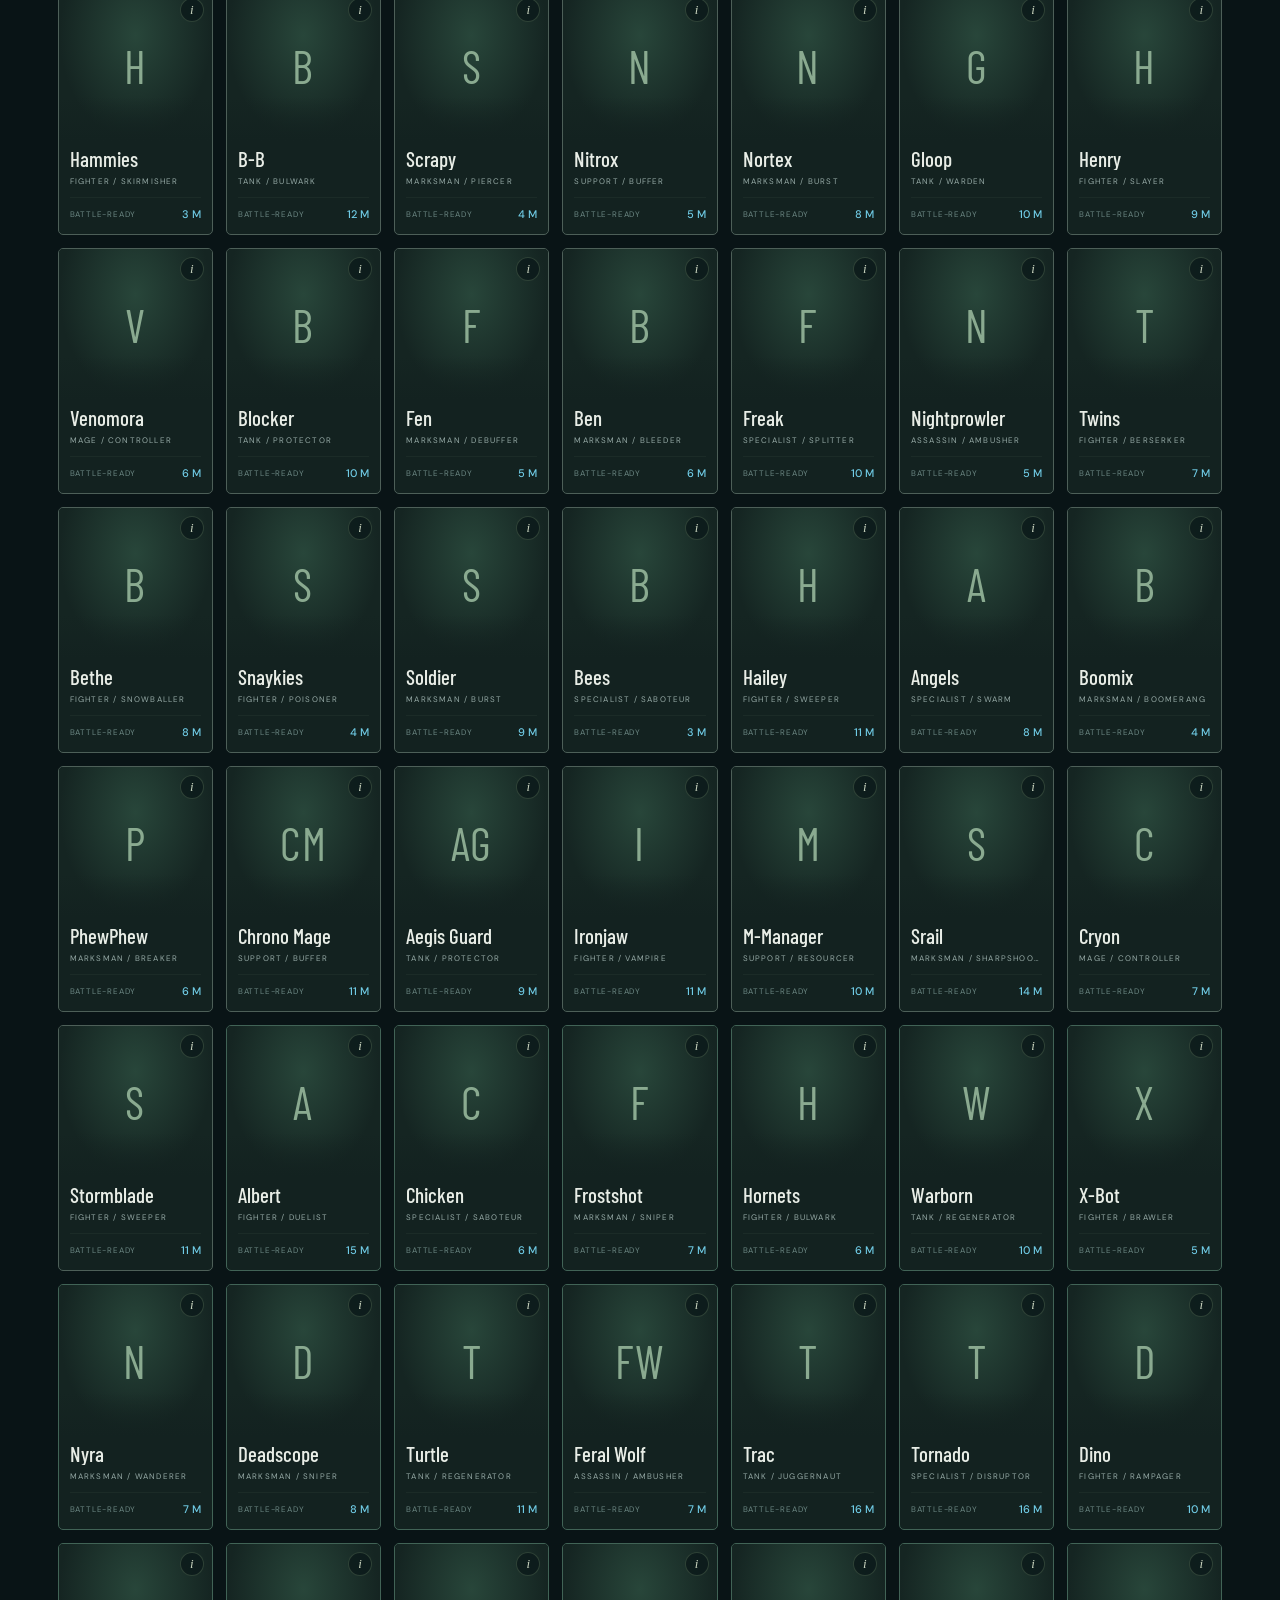
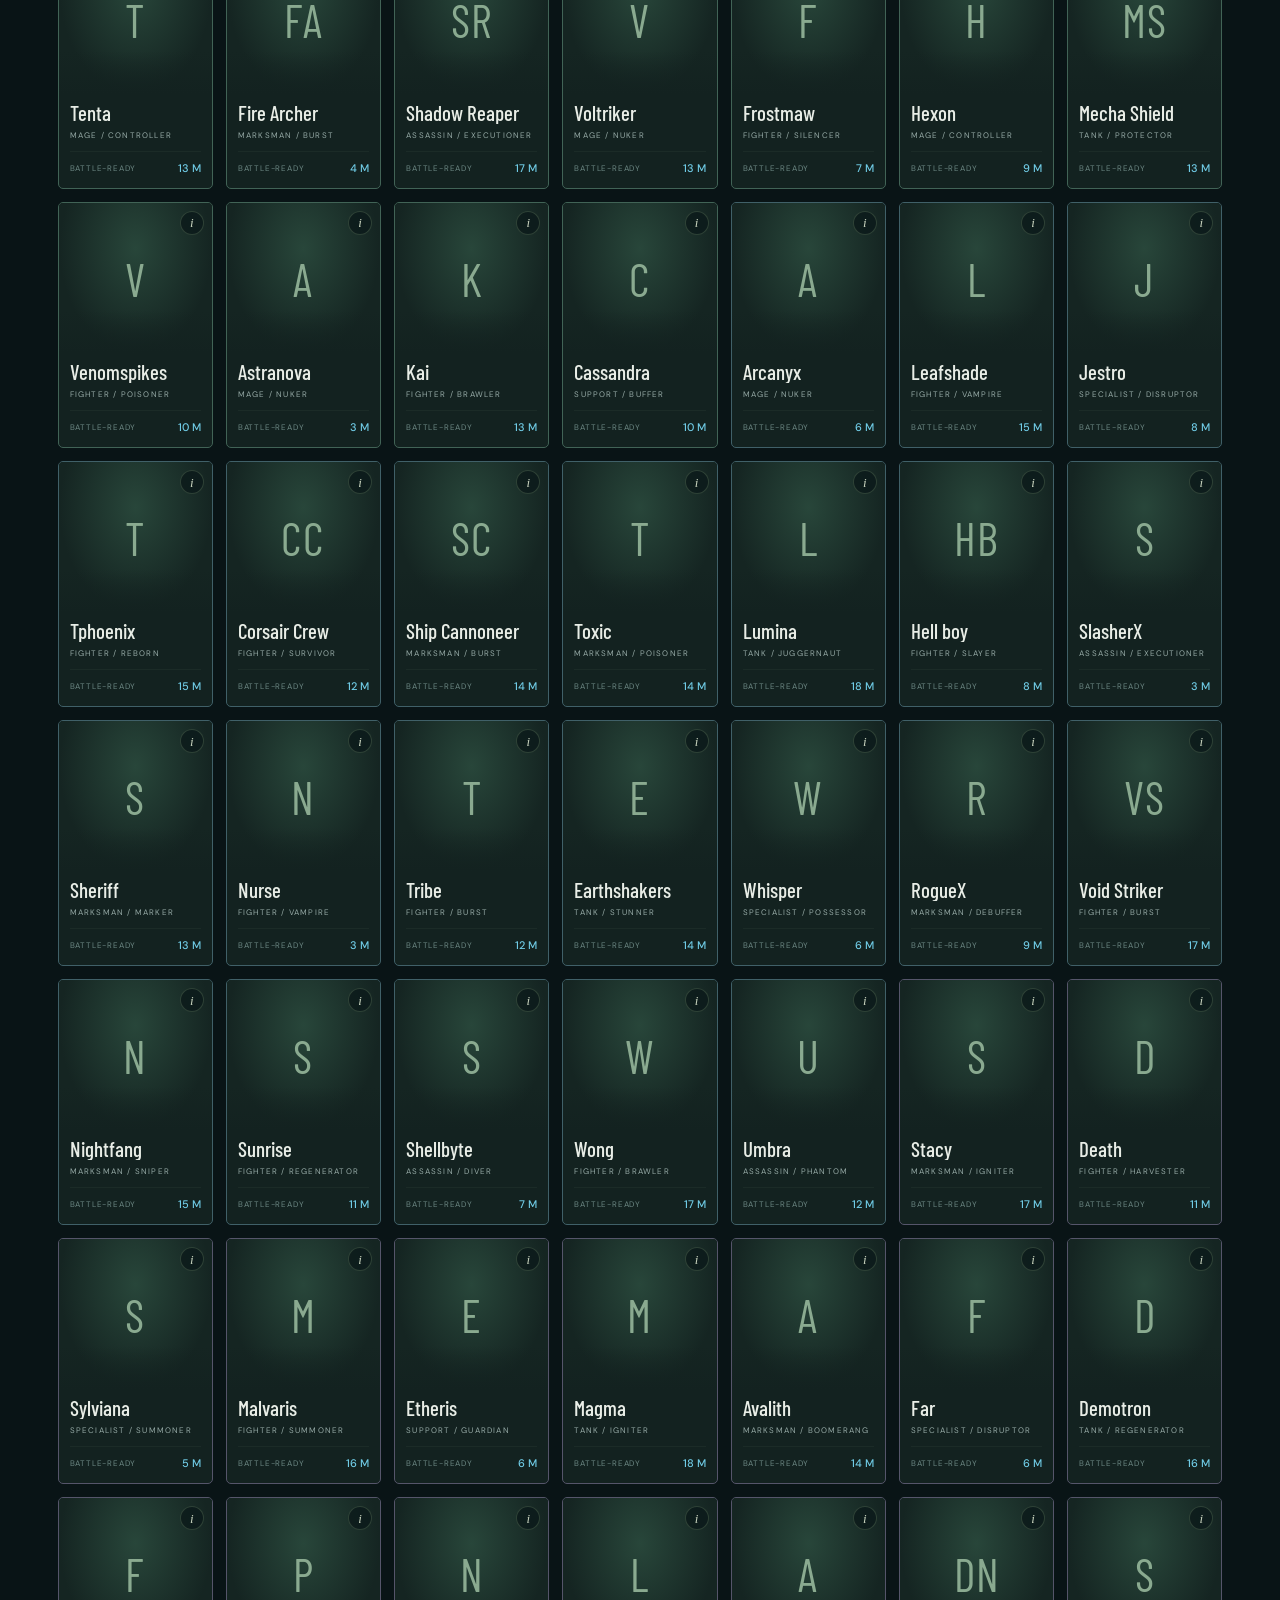
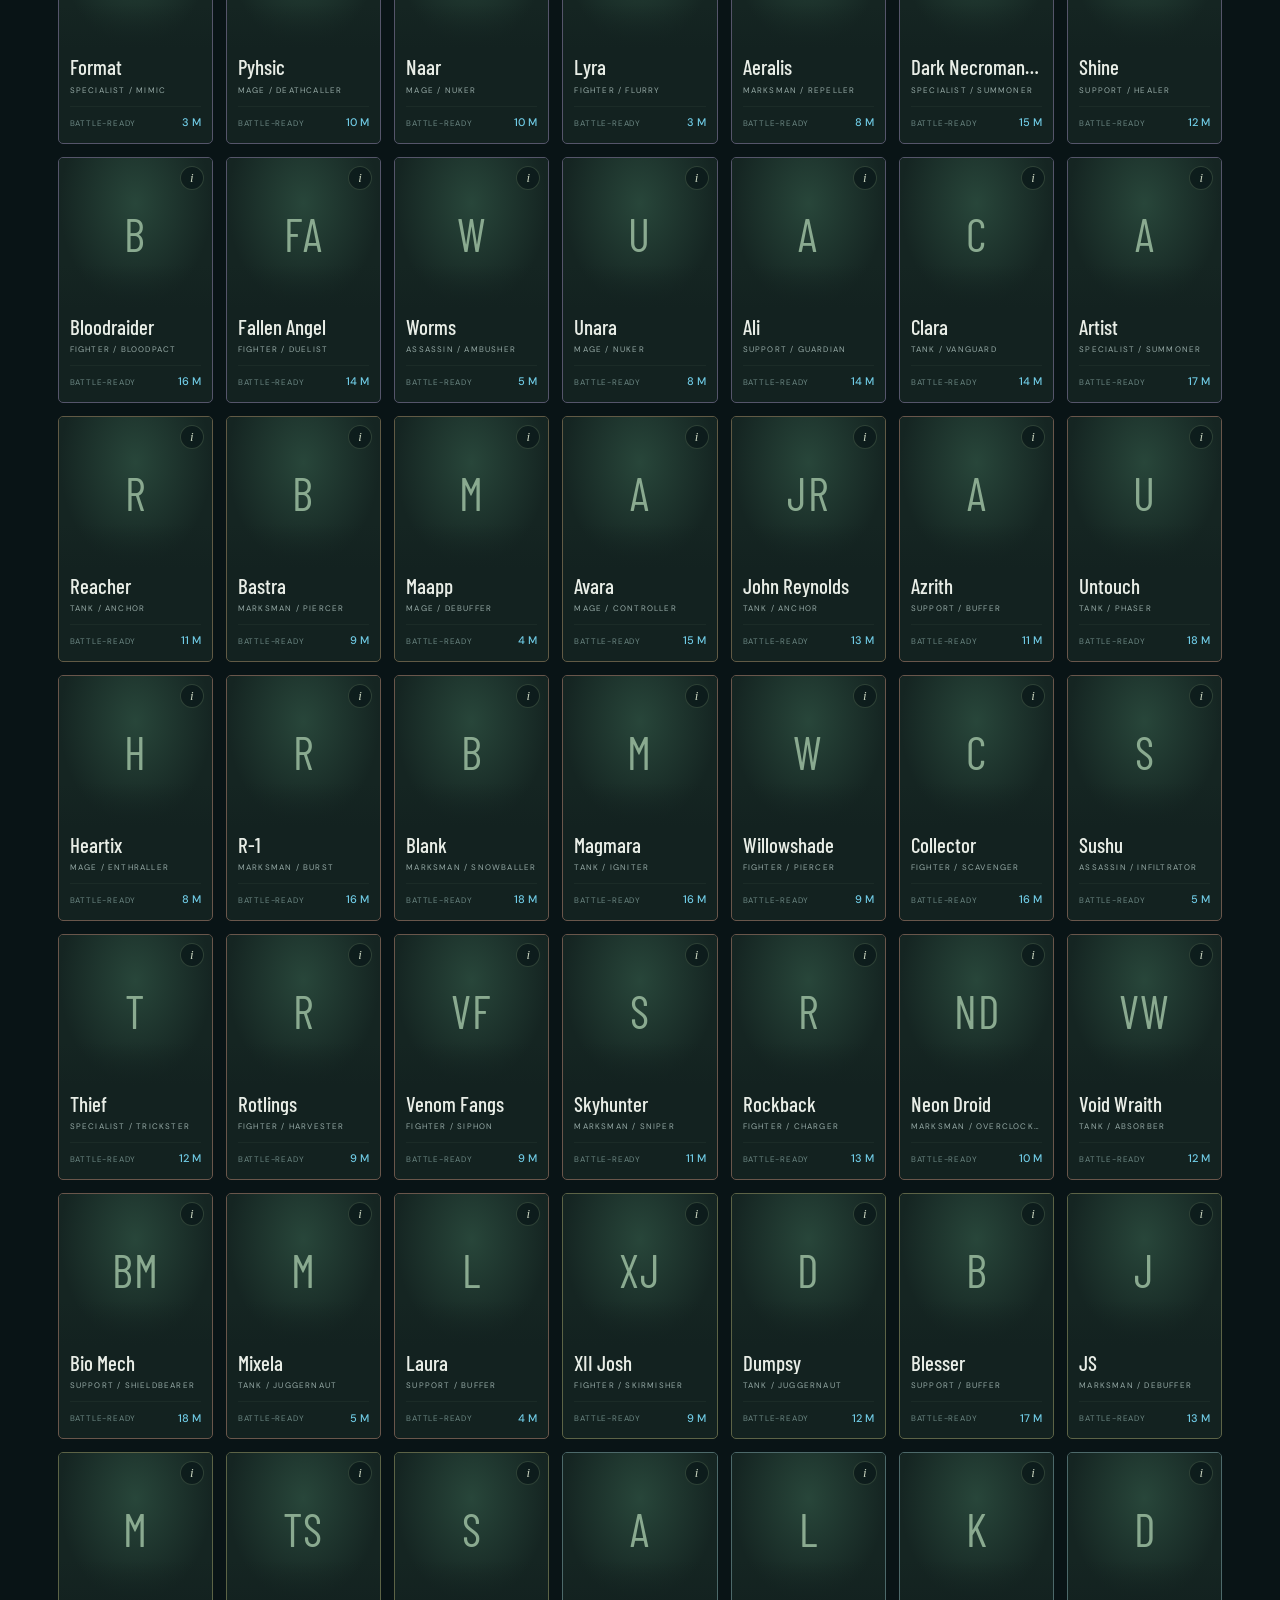
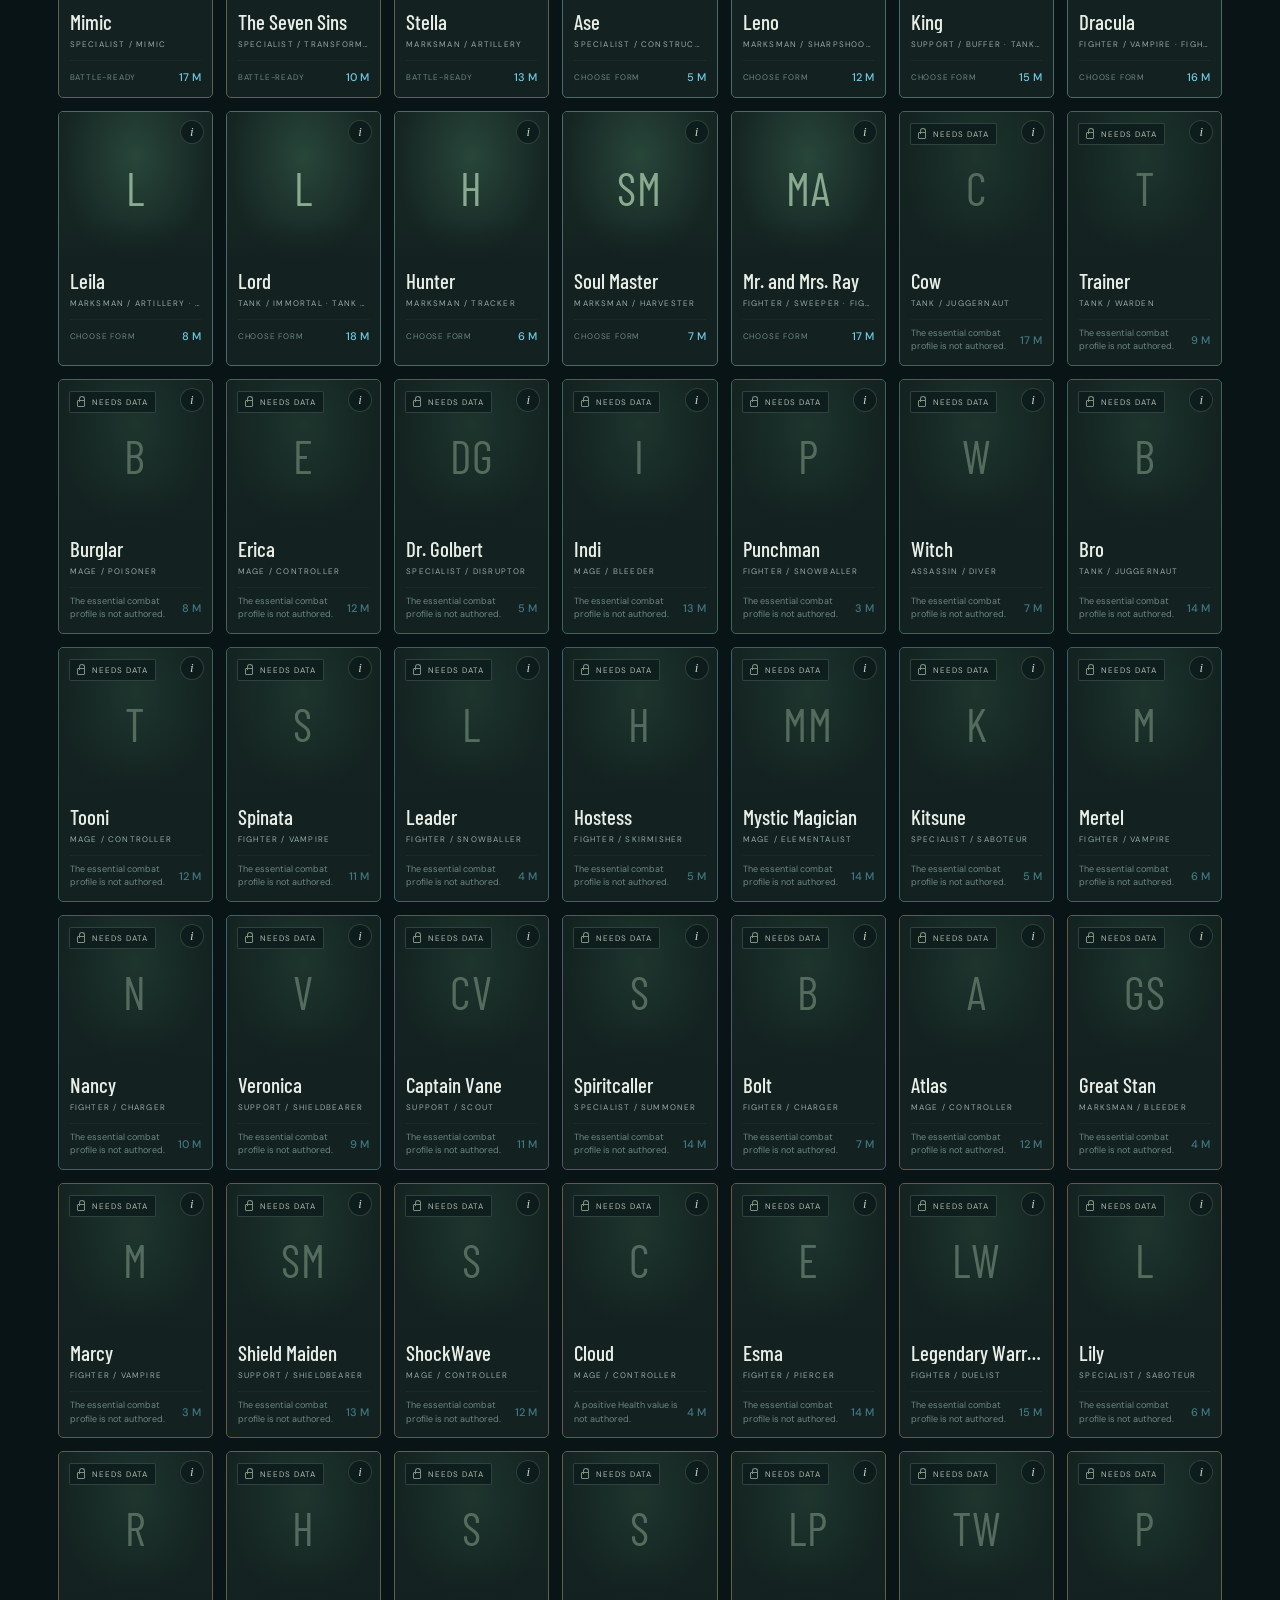
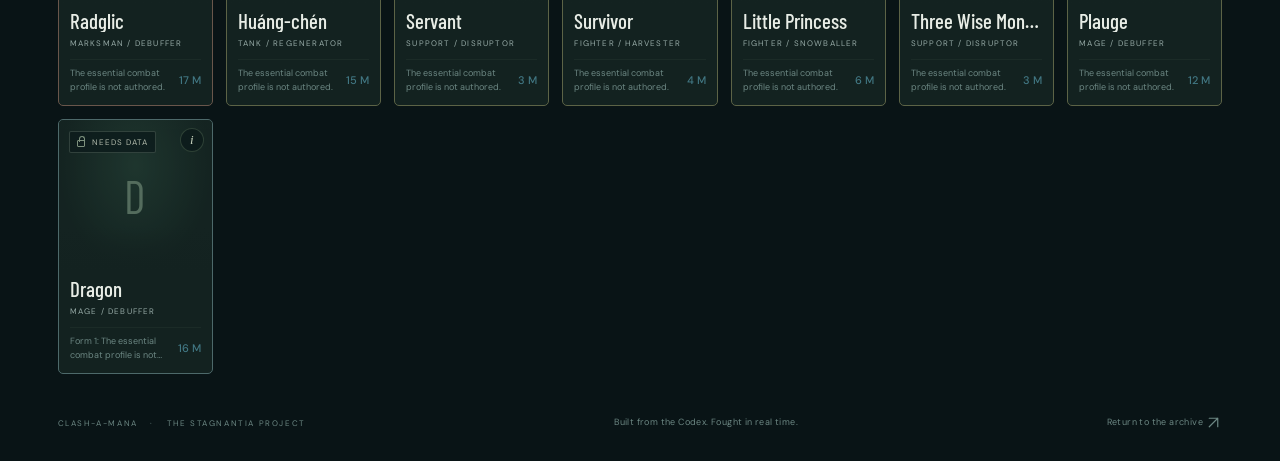
==== commit 21d174ed: "Repaint all arenas to match reference scenes and align portrait gameplay" ====
--- a/arena/index.html
+++ b/arena/index.html
@@ -6,32 +6,36 @@
   <meta name="theme-color" content="#0b1718">
   <meta name="description" content="Command your Clash-A-Mana deck across three randomly chosen battlegrounds. Capture mana, cross waterfalls and survive the lava. Break the enemy citadel.">
   <title>Clash-A-Mana · The Arena</title>
-  <link rel="stylesheet" href="styles/arena.css?v=46">
+  <link rel="stylesheet" href="styles/arena.css?v=47">
+  <link rel="preload" as="image" href="assets/maps/verdant-basin.webp" fetchpriority="high">
+  <link rel="preload" as="image" href="assets/sprites/arena-structures.webp">
   <script type="importmap">
     {"imports":{
-      "./js/app.mjs":"./js/app.mjs?v=46",
-      "./js/ascension.mjs":"./js/ascension.mjs?v=46",
-      "./js/abilities.mjs":"./js/abilities.mjs?v=46",
-      "./js/late-abilities.mjs":"./js/late-abilities.mjs?v=46",
-      "./js/art.mjs":"./js/art.mjs?v=46",
-      "./js/bot.mjs":"./js/bot.mjs?v=46",
-      "./js/camera.mjs":"./js/camera.mjs?v=46",
-      "./js/catalog.mjs":"./js/catalog.mjs?v=46",
-      "./js/engine.mjs":"./js/engine.mjs?v=46",
-      "./js/power.mjs":"./js/power.mjs?v=46",
+      "./js/app.mjs":"./js/app.mjs?v=47",
+      "./js/ascension.mjs":"./js/ascension.mjs?v=47",
+      "./js/abilities.mjs":"./js/abilities.mjs?v=47",
+      "./js/late-abilities.mjs":"./js/late-abilities.mjs?v=47",
+      "./js/art.mjs":"./js/art.mjs?v=47",
+      "./js/bot.mjs":"./js/bot.mjs?v=47",
+      "./js/camera.mjs":"./js/camera.mjs?v=47",
+      "./js/catalog.mjs":"./js/catalog.mjs?v=47",
+      "./js/engine.mjs":"./js/engine.mjs?v=47",
+      "./js/power.mjs":"./js/power.mjs?v=47",
       "../js/core/card-power.js":"../js/core/card-power.js?v=2",
       "../js/core/passive-power.js":"../js/core/passive-power.js?v=2",
-      "./js/map.mjs":"./js/map.mjs?v=46",
-      "./js/environment.mjs":"./js/environment.mjs?v=46",
-      "./js/biomes.mjs":"./js/biomes.mjs?v=46",
-      "./js/renderer.mjs":"./js/renderer.mjs?v=46",
-      "./js/rules.mjs":"./js/rules.mjs?v=46",
-      "./js/statuses.mjs":"./js/statuses.mjs?v=46",
-      "./js/visuals.mjs":"./js/visuals.mjs?v=46",
-      "./js/vision.mjs":"./js/vision.mjs?v=46"
+      "./js/map.mjs":"./js/map.mjs?v=47",
+      "./js/projection.mjs":"./js/projection.mjs?v=47",
+      "./js/scene-art.mjs":"./js/scene-art.mjs?v=47",
+      "./js/environment.mjs":"./js/environment.mjs?v=47",
+      "./js/biomes.mjs":"./js/biomes.mjs?v=47",
+      "./js/renderer.mjs":"./js/renderer.mjs?v=47",
+      "./js/rules.mjs":"./js/rules.mjs?v=47",
+      "./js/statuses.mjs":"./js/statuses.mjs?v=47",
+      "./js/visuals.mjs":"./js/visuals.mjs?v=47",
+      "./js/vision.mjs":"./js/vision.mjs?v=47"
     }}
   </script>
-  <script type="module" src="js/app.mjs?v=46"></script>
+  <script type="module" src="js/app.mjs?v=47"></script>
 <link rel="stylesheet" href="../styles/card-power.css?v=1">
 </head>
 <body data-mode="lobby">
@@ -57,6 +61,12 @@
         <div class="intro-copy"><p>Raise your deck. Adapt to the battleground.<br>Bring the enemy citadel to its knees.</p><div class="intro-facts"><span>8-CARD DECK</span><i></i><span>3 RANDOM ARENAS</span><i></i><span>1 CITADEL</span></div></div>
       </section>
 
+      <nav class="arena-previews lobby-only" aria-label="Preview battlegrounds">
+        <span class="preview-caption">EXPLORE THE ARENAS<small>Each battle chooses randomly</small></span>
+        <button type="button" data-preview-arena="verdant" aria-pressed="true"><span>01</span><strong>Verdant Basin<small>Three routes · Mana wells</small></strong></button>
+        <button type="button" data-preview-arena="waterfall" aria-pressed="false"><span>02</span><strong>Cascade Hollow<small>Two routes · Waterfall</small></strong></button>
+        <button type="button" data-preview-arena="lava" aria-pressed="false"><span>03</span><strong>Ember Rift<small>One route · Lava &amp; mana orb</small></strong></button>
+      </nav>
       <section id="battle-shell" class="battle-shell" aria-label="Arena battlefield">
         <div id="battle-toolbar" class="battle-toolbar battle-only" hidden>
           <div class="citadel-status azure"><span class="team-mark" aria-hidden="true"></span><div><span class="micro-label">AZURE CORE · YOU</span><strong><span id="player-castle-hp">1,000</span><small> / 1,000</small></strong><div class="castle-track"><i id="player-castle-bar"></i></div></div></div>
@@ -65,7 +75,7 @@
         </div>
         <div id="arena-stage" class="arena-stage">
           <canvas id="arena-canvas" tabindex="0" aria-label="Battlefield camera. Drag or swipe to explore; arrow keys or WASD move the view. Home or Space returns to your citadel. Tap to place a selected card; dragging the map never deploys it. Fog hides enemies outside allied vision. Keys 1 to 4 select a card; Q selects a spell."></canvas>
-          <div class="map-title lobby-only"><span class="micro-label">ARENA 01</span><h2>Verdant Basin</h2><span>THE MANA FRONTIER</span></div>
+          <div class="map-title lobby-only"><span id="preview-arena-number" class="micro-label">ARENA 01</span><h2 id="preview-arena-name">Verdant Basin</h2><span id="preview-arena-theme">THE MANA FRONTIER</span></div>
           <div id="node-hud" class="node-hud battle-only" hidden aria-label="Mana well ownership"></div>
           <div id="arena-condition" class="arena-condition battle-only" hidden></div>
           <div class="camera-hint battle-only" hidden>DRAG TO EXPLORE <span>· WASD / ARROWS</span></div>
@@ -78,7 +88,7 @@
               <button type="button" id="camera-zoom-in" aria-label="Zoom in" title="Zoom in"><svg viewBox="0 0 20 20" aria-hidden="true"><path d="M5 10h10m-5-5v10"/></svg></button>
             </div>
           </aside>
-          <div class="map-legend lobby-only"><span><i class="legend-dot azure"></i> AZURE CORE</span><span><i class="legend-dot neutral"></i> MANA WELLS</span><span><i class="legend-dot crimson"></i> CRIMSON CROWN</span></div>
+          <div class="map-legend lobby-only"><span><i class="legend-dot azure"></i> AZURE CORE</span><span id="preview-objective-legend"><i class="legend-dot neutral"></i> MANA WELLS</span><span><i class="legend-dot crimson"></i> CRIMSON CROWN</span></div>
           <div id="stage-message" class="stage-message battle-only" hidden aria-live="polite">Select a card, then place it in the highlighted deployment area.</div>
           <div id="pause-overlay" class="stage-overlay" hidden><div class="overlay-panel"><span class="eyebrow">BATTLE ON HOLD</span><h2>Take your time.</h2><p id="pause-message">The arena is paused. Neither side can act.</p><button type="button" class="primary-button" id="resume-button">Resume battle <svg class="inline-icon" viewBox="0 0 20 20" aria-hidden="true"><path d="M3 10h14m-5-5 5 5-5 5"/></svg></button><button type="button" class="text-button" id="pause-edit-deck">Return to deck</button></div></div>
           <div id="result-overlay" class="stage-overlay result-overlay" hidden role="dialog" aria-modal="true" aria-labelledby="result-title"><div class="overlay-panel"><span class="eyebrow" id="result-eyebrow">BATTLE COMPLETE</span><svg class="result-emblem" viewBox="0 0 60 70" aria-hidden="true"><path d="m30 3 24 32-24 32L6 35Z"/><path d="m6 35 24 10 24-10M30 3v42"/></svg><h2 id="result-title">Victory</h2><p id="result-summary"></p><div class="result-score"><div><span>YOUR CITADEL</span><strong id="result-player-hp"></strong></div><span>—</span><div><span>ENEMY CITADEL</span><strong id="result-enemy-hp"></strong></div></div><button type="button" class="primary-button" id="play-again">Battle again <svg class="inline-icon" viewBox="0 0 20 20" aria-hidden="true"><path d="M3 10h14m-5-5 5 5-5 5"/></svg></button><button type="button" class="text-button" id="result-edit-deck">Edit your deck</button></div></div>
--- a/arena/styles/arena.css
+++ b/arena/styles/arena.css
@@ -60,3 +60,9 @@
 
 /* Match-specific terrain information remains clear above the fog. */
 .arena-condition{position:absolute;top:49px;left:50%;transform:translateX(-50%);max-width:90%;padding:5px 10px;border:1px solid #638a9c66;border-radius:3px;background:#0a1823e8;color:#c3dfe5;font-size:8px;letter-spacing:.7px;text-align:center;pointer-events:none;white-space:nowrap}.arena-condition[data-active="true"]{border-color:#dc9c686e;color:#ffd4a2;background:#231b21ed}.orb-indicator{border-color:#a08bba}.orb-indicator>i{background:#beabff;box-shadow:0 0 9px #b595ff80}@media(max-width:600px){.arena-condition{top:36px;font-size:6px;letter-spacing:.3px;padding:4px 6px}}
+
+/* The same painted scene is available to inspect before the random battle. */
+.arena-previews{display:flex;align-items:stretch;gap:8px;margin:0 0 14px}.preview-caption{min-width:185px;padding:10px 12px 10px 0;align-self:center;color:var(--gold);font-size:8px;letter-spacing:1.7px}.preview-caption small{display:block;color:var(--soft);font-size:10px;letter-spacing:0;margin-top:5px}.arena-previews button{display:flex;flex:1;gap:12px;align-items:center;text-align:left;border:1px solid #344b44;border-radius:4px;background:#112823;padding:11px 15px}.arena-previews button>span{font-family:var(--heading);font-size:24px;color:#72938b}.arena-previews button strong{font-size:12px;font-weight:500;color:#c9dfd7}.arena-previews button small{display:block;font-size:9px;color:#8da99f;margin-top:3px}.arena-previews button[aria-pressed="true"]{border-color:#8fb8a1;background:#1b372e;box-shadow:inset 0 1px 0 #b8e2c91c}.arena-previews button[aria-pressed="true"]>span{color:var(--gold)}body[data-mode="lobby"] .arena-stage:is([data-preview="waterfall"],[data-preview="lava"]){height:clamp(600px,65vw,800px)}
+@media(max-width:700px){.arena-previews{flex-wrap:wrap;gap:6px}.preview-caption{width:100%;padding:0 0 5px;display:flex;justify-content:space-between;align-items:center;gap:8px;font-size:7px}.preview-caption small{margin:0;font-size:8px}.arena-previews button{padding:8px 6px;gap:5px}.arena-previews button>span{font-size:18px}.arena-previews button strong{font-size:9px}.arena-previews button small{font-size:7px}body[data-mode="lobby"] .arena-stage:is([data-preview="waterfall"],[data-preview="lava"]){height:590px}.arena-stage:is([data-preview="waterfall"],[data-preview="lava"]) .map-title{top:12px;left:12px}.arena-stage:is([data-preview="waterfall"],[data-preview="lava"]) .map-title h2{font-size:23px}}
+
+@media(max-width:700px){body[data-mode="lobby"] .arena-stage:is([data-preview="waterfall"],[data-preview="lava"]) .map-title{display:none}}
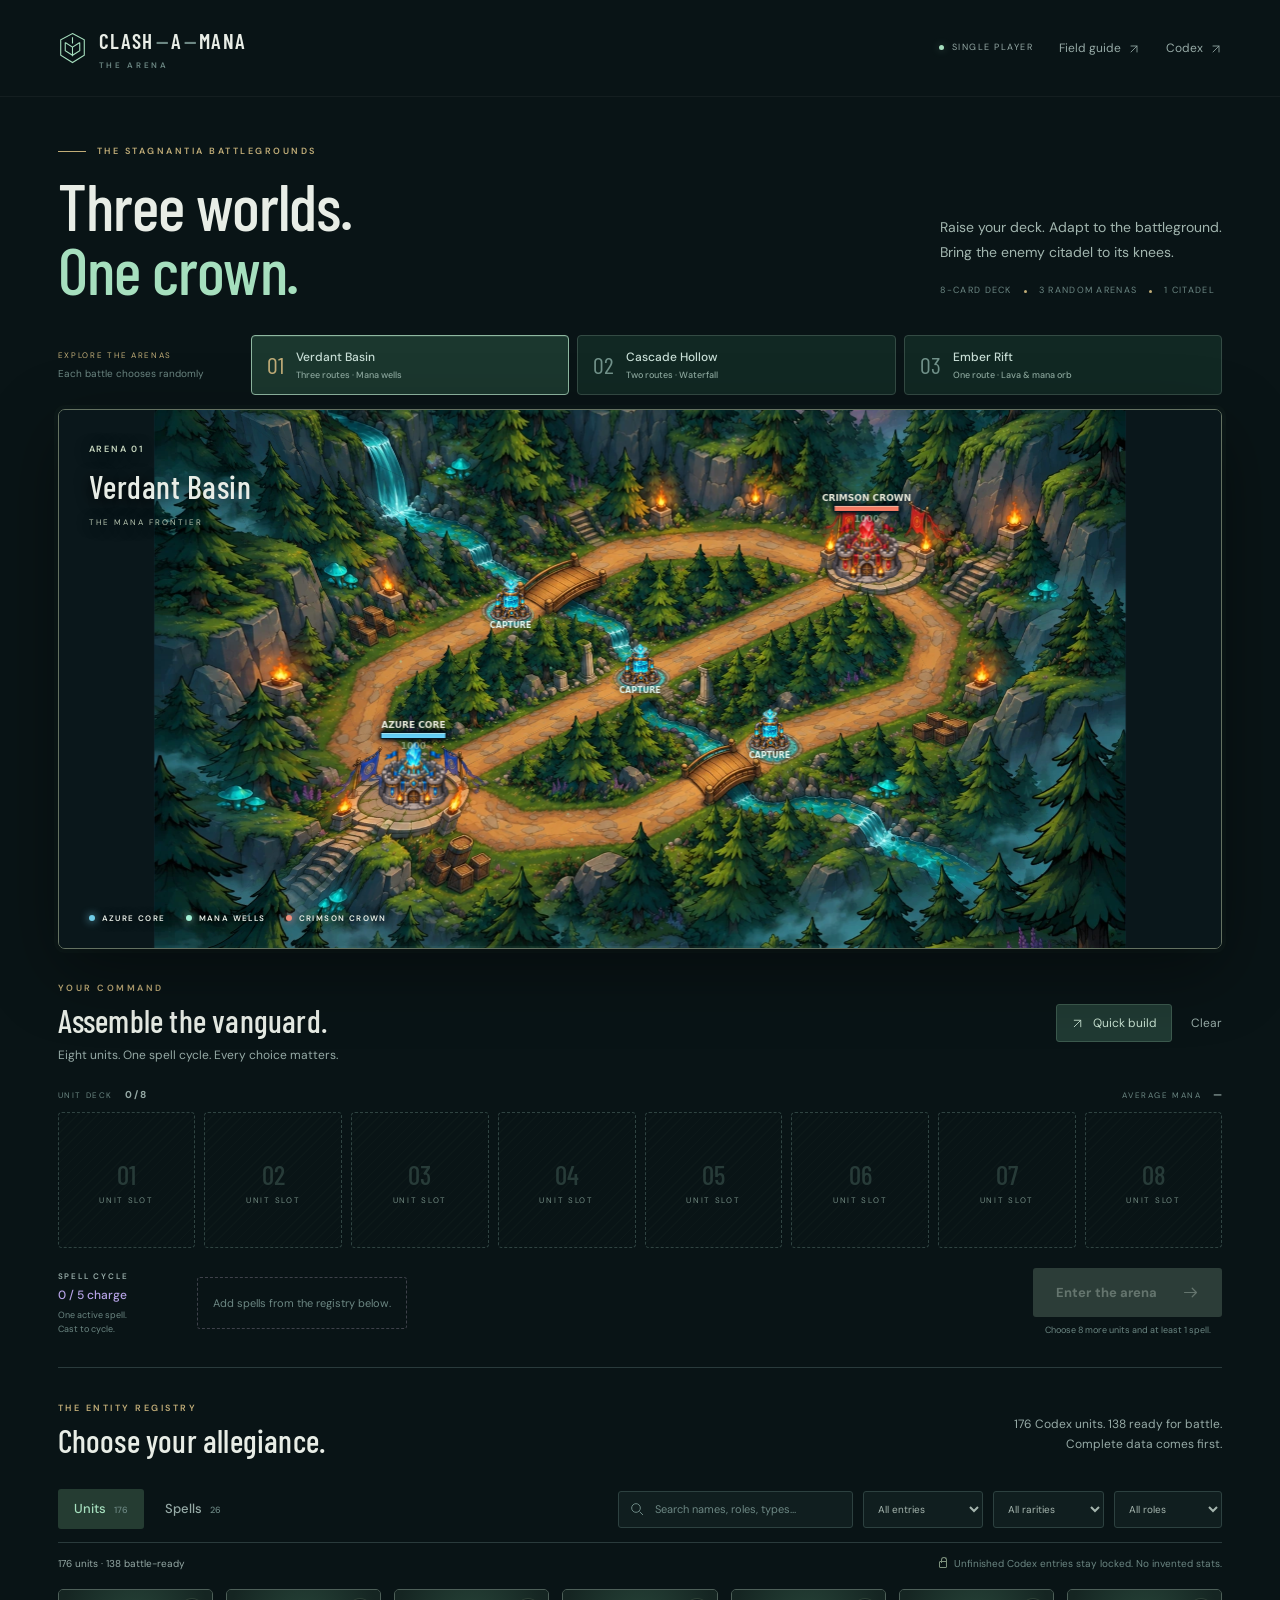
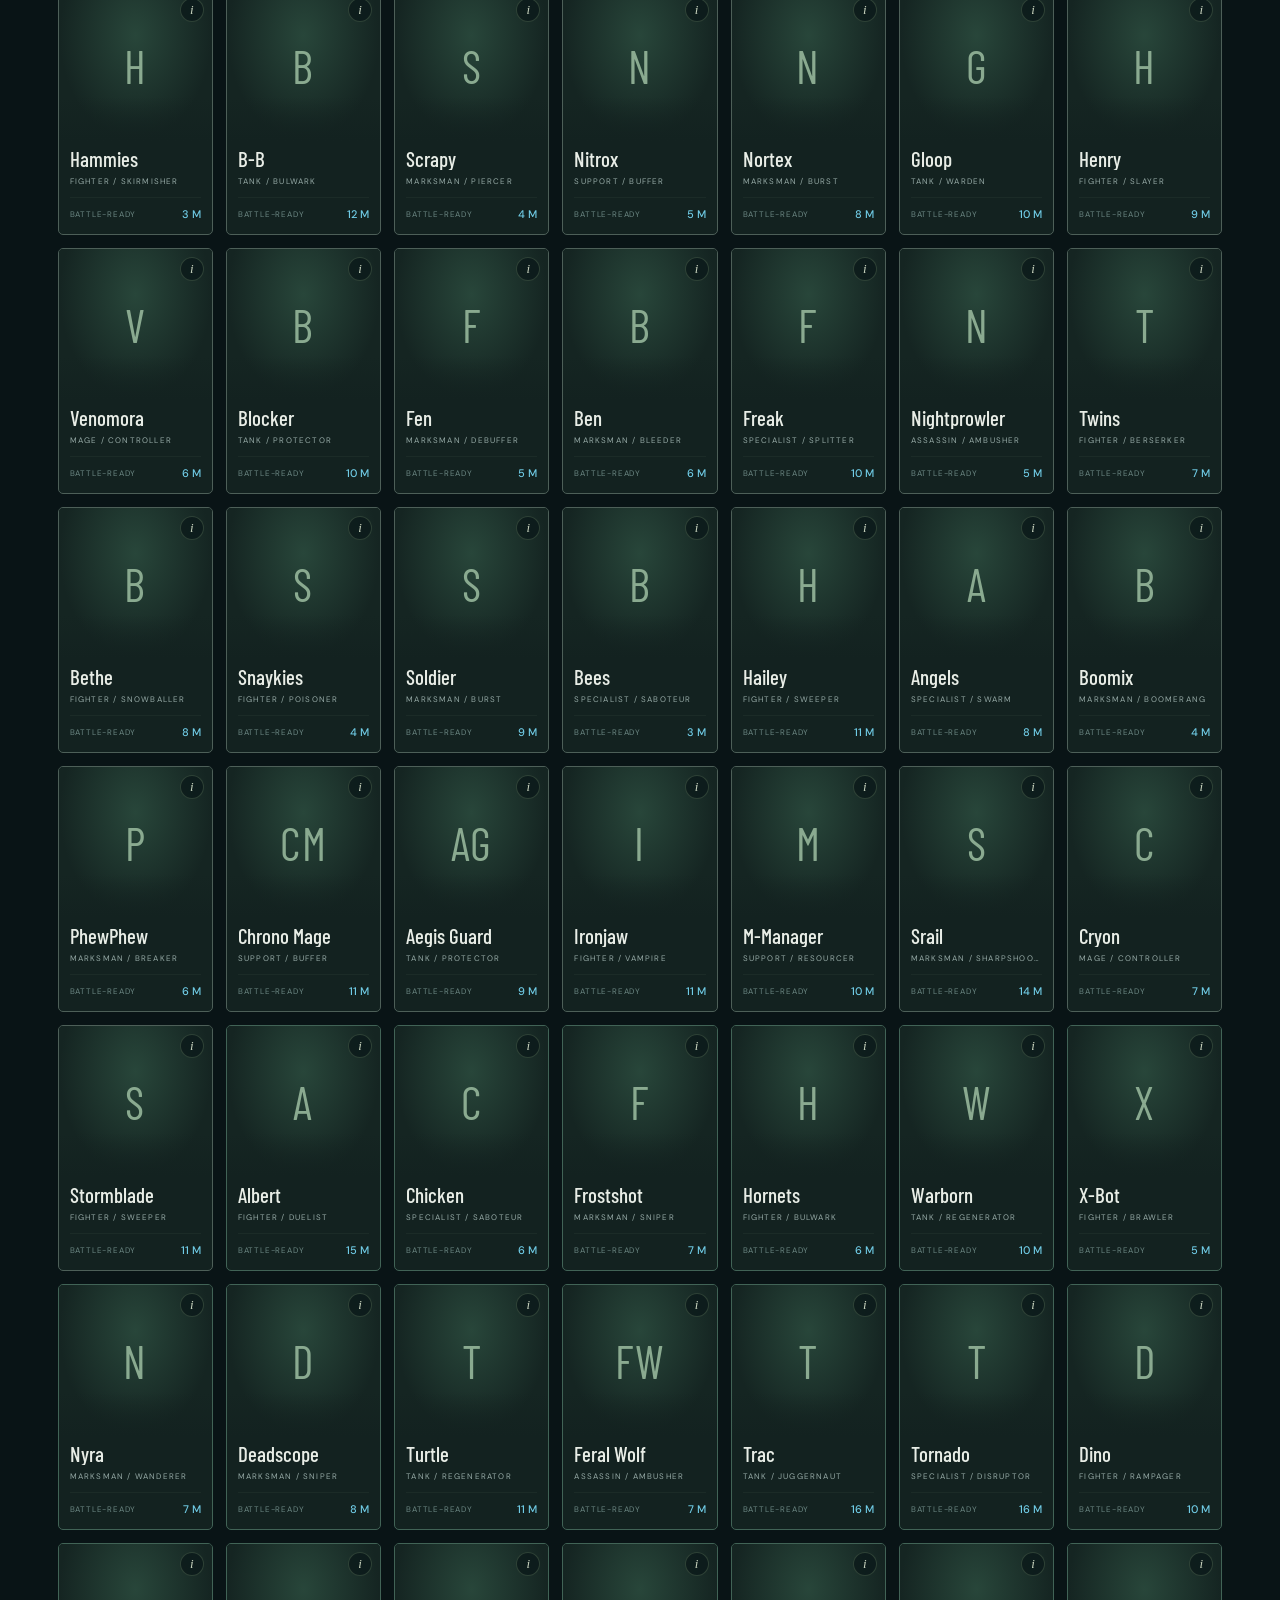
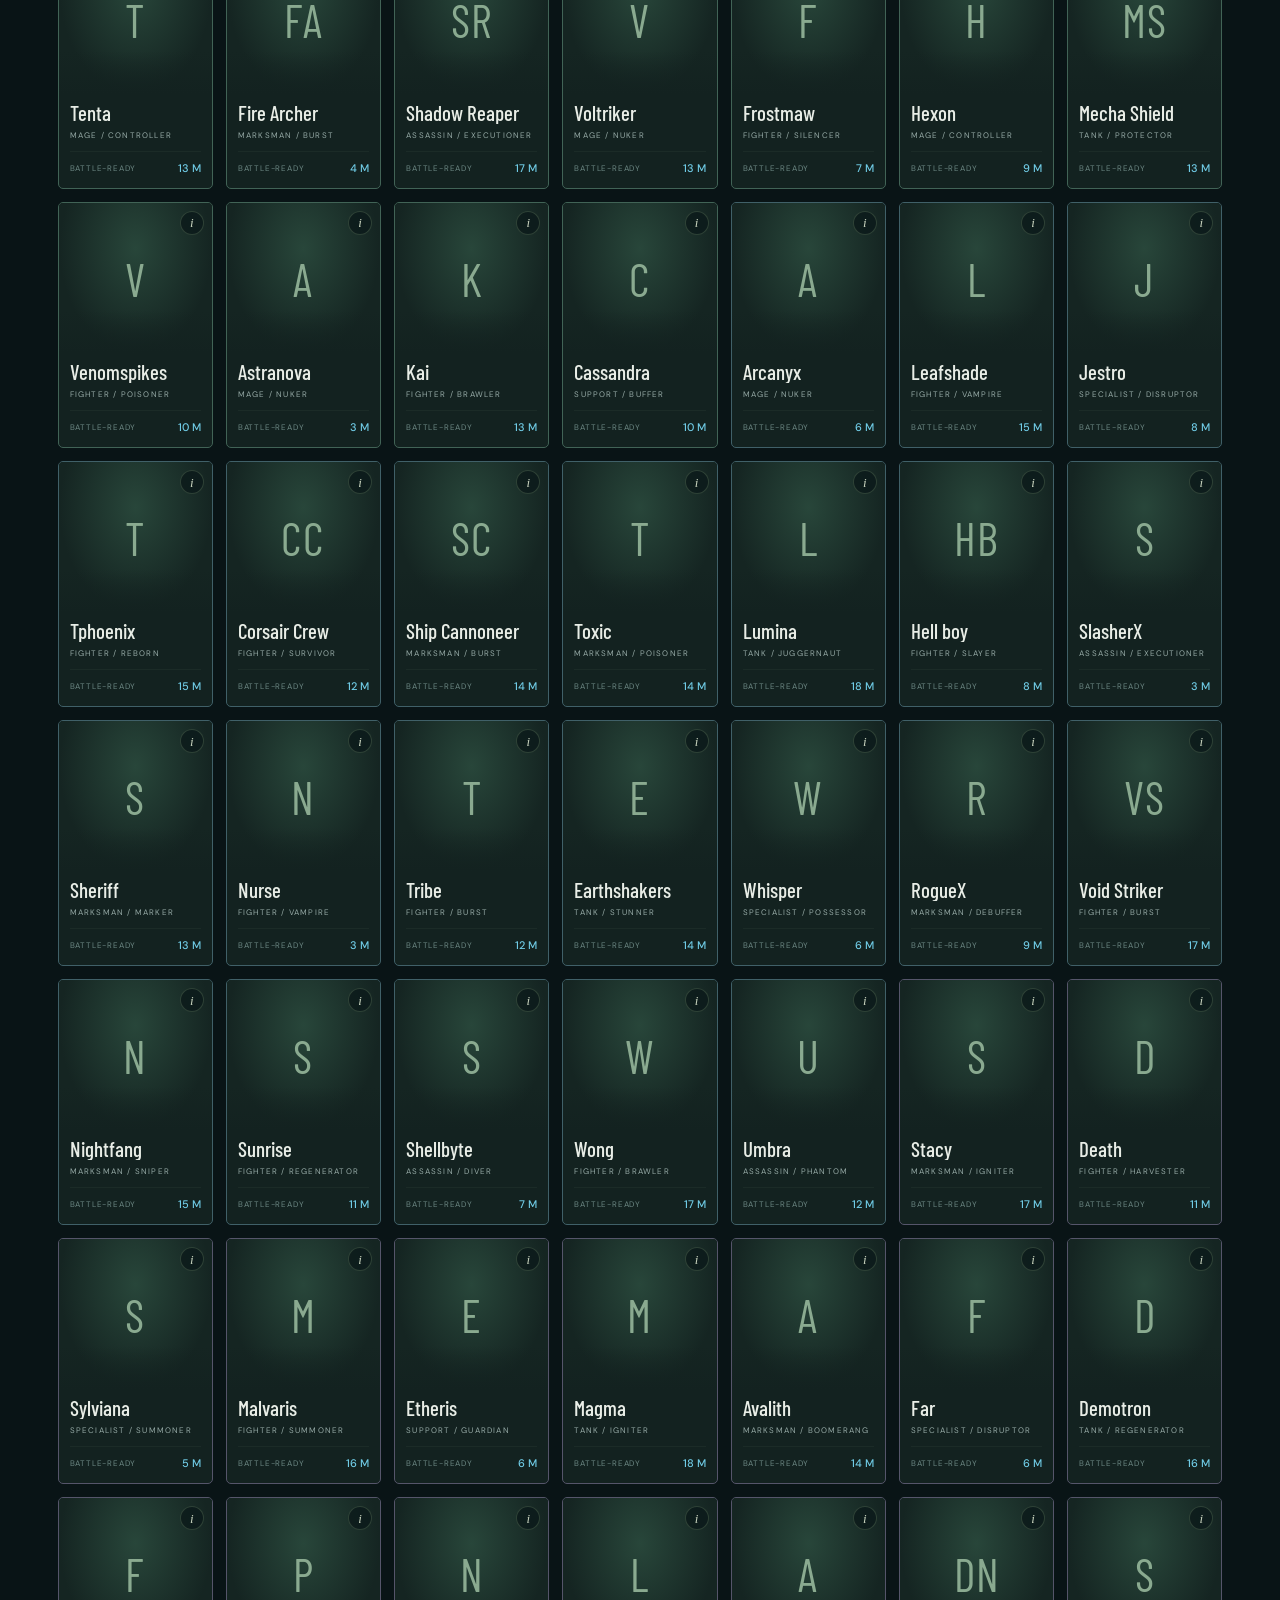
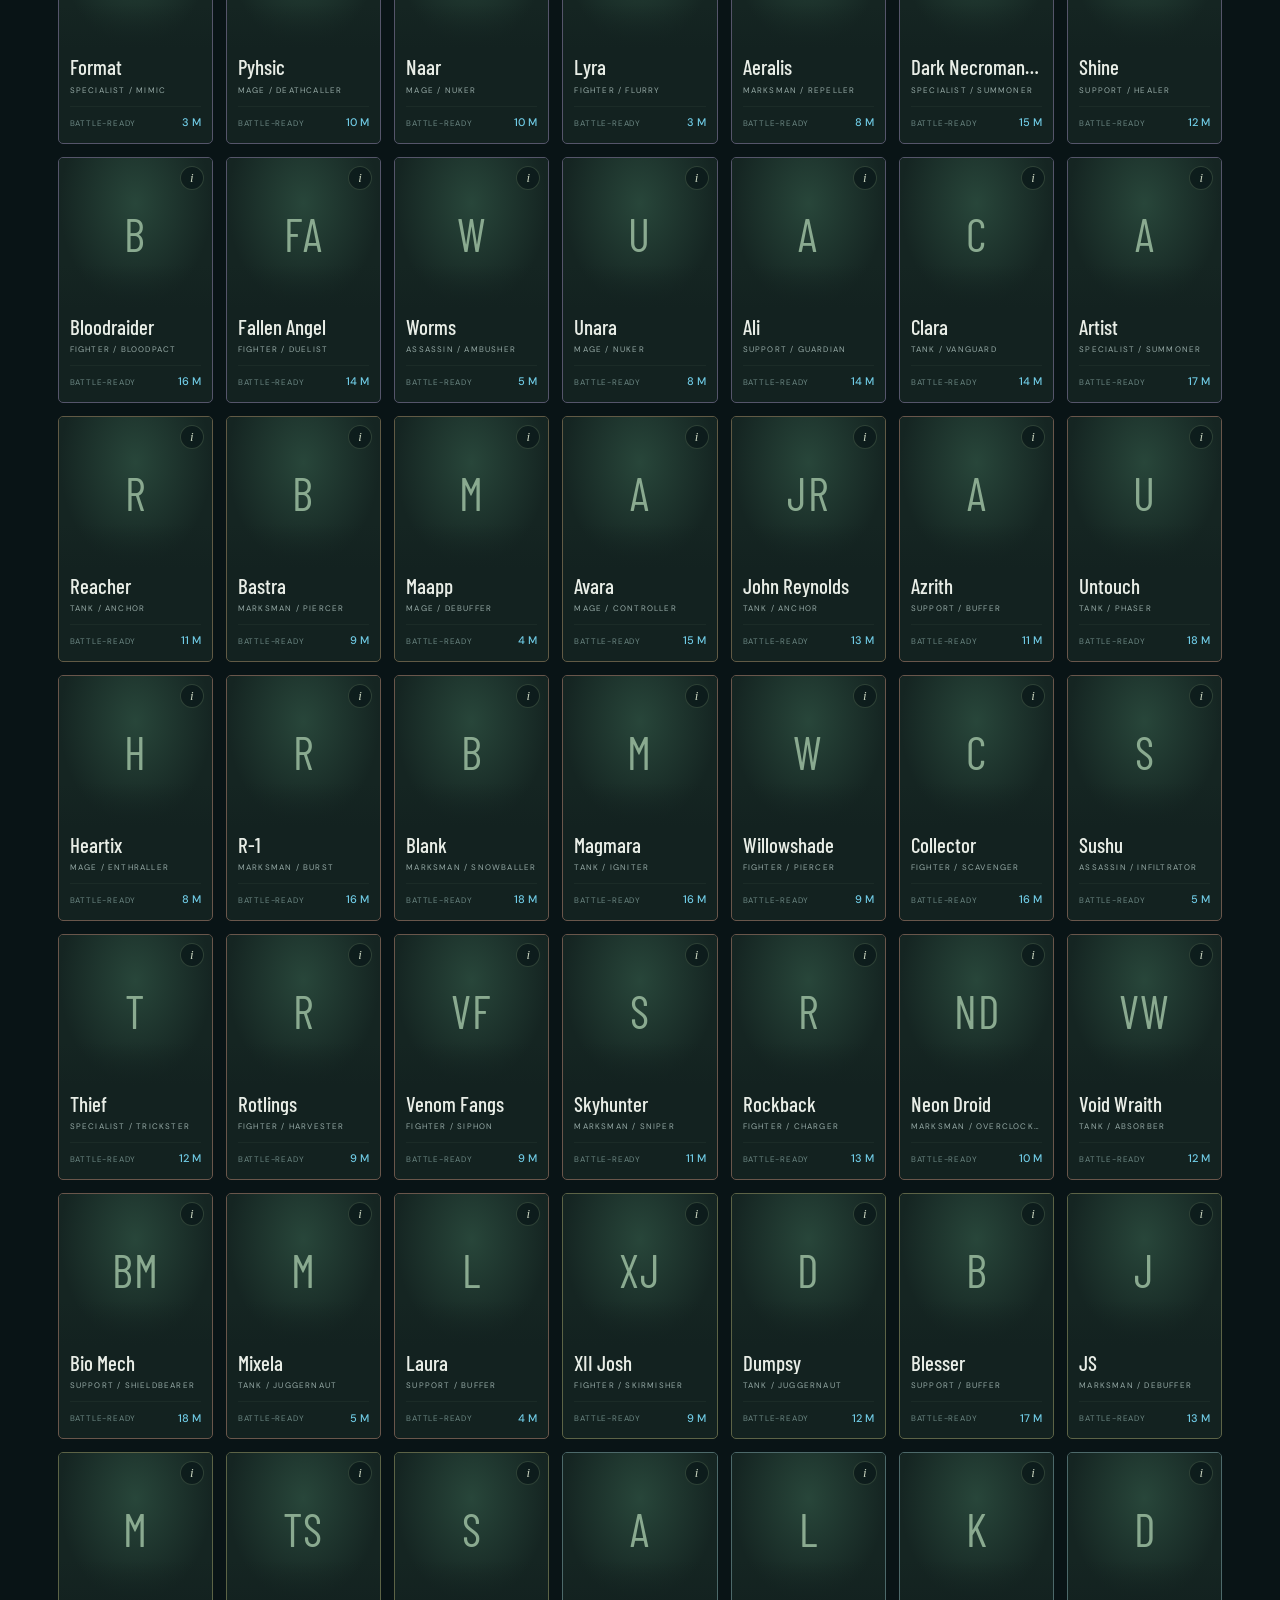
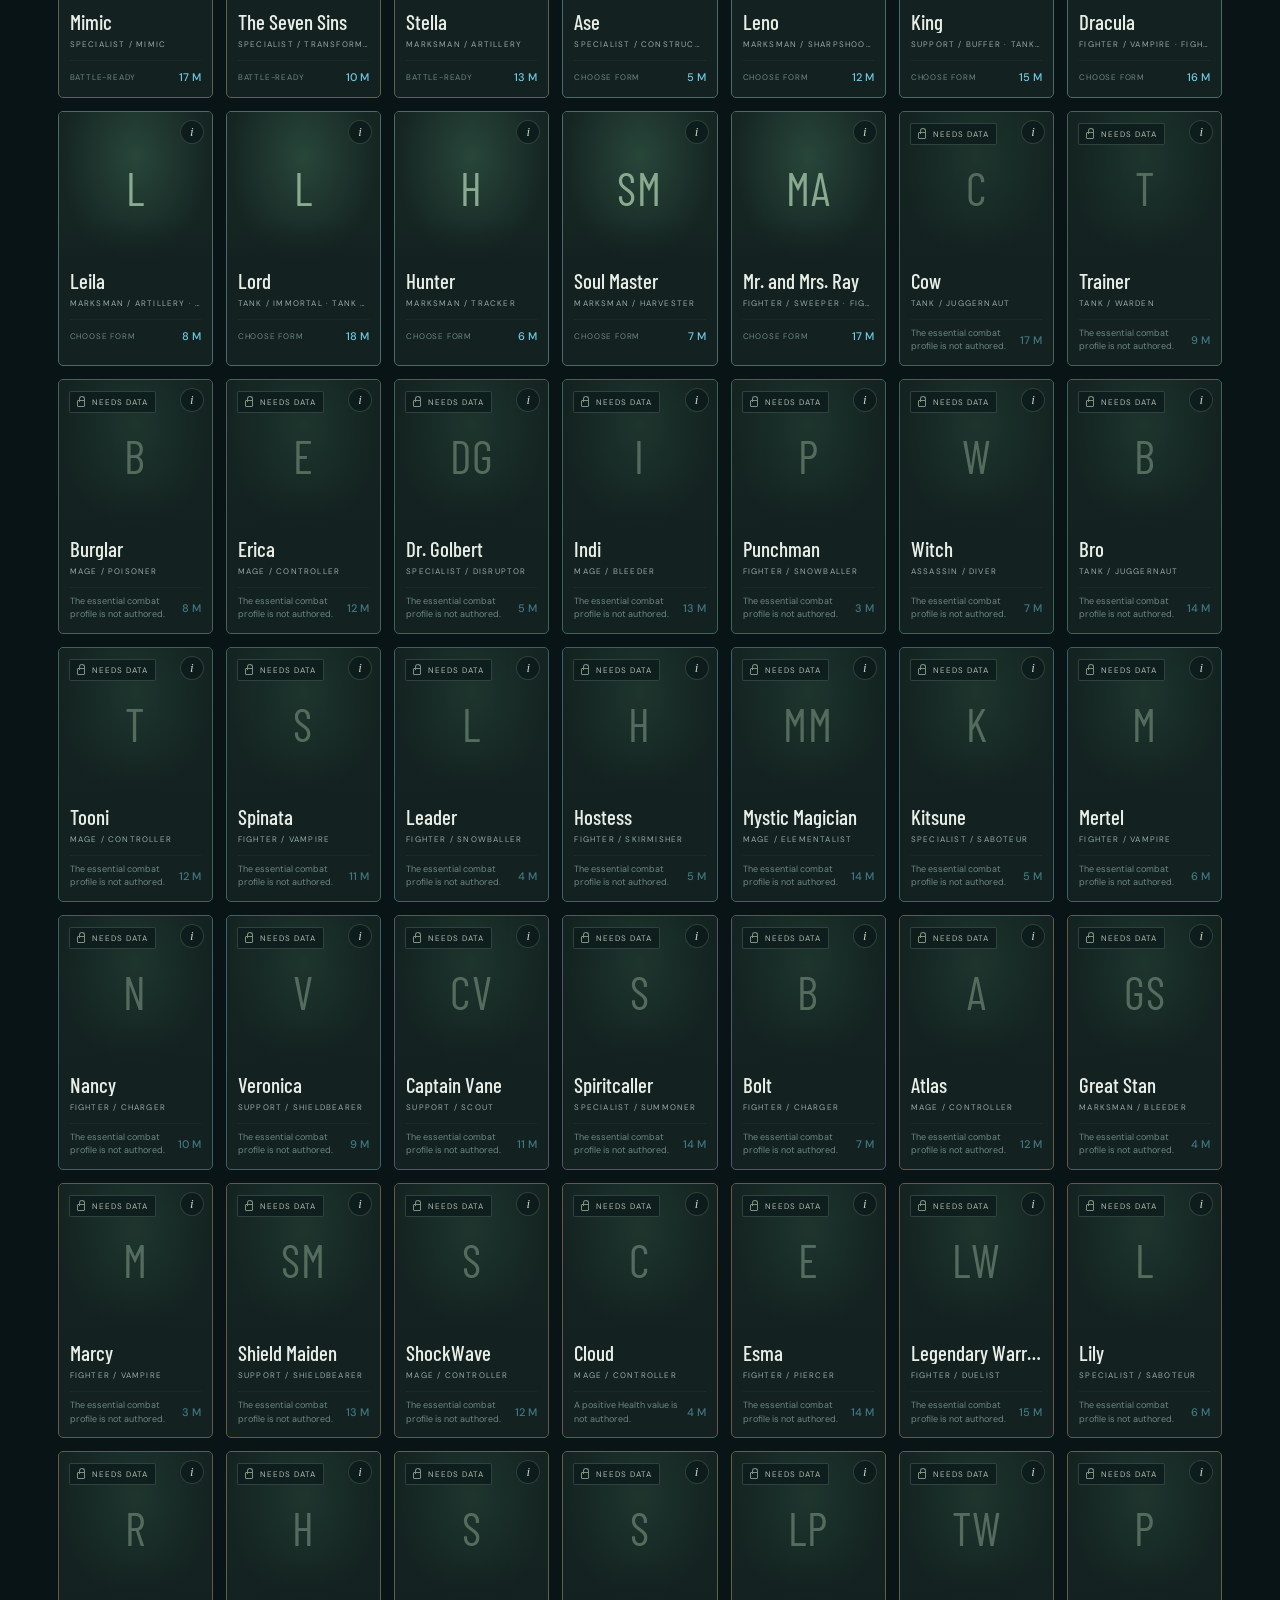
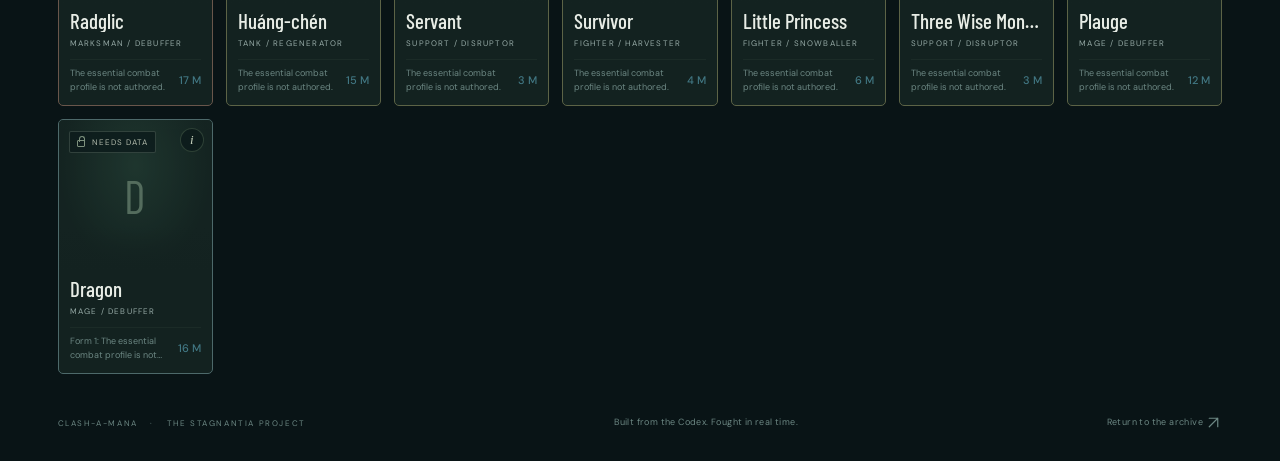
==== commit 525b4f34: "Align bridge crossings and center structure footprints on arena courts" ====
--- a/arena/index.html
+++ b/arena/index.html
@@ -6,36 +6,36 @@
   <meta name="theme-color" content="#0b1718">
   <meta name="description" content="Command your Clash-A-Mana deck across three randomly chosen battlegrounds. Capture mana, cross waterfalls and survive the lava. Break the enemy citadel.">
   <title>Clash-A-Mana · The Arena</title>
-  <link rel="stylesheet" href="styles/arena.css?v=47">
-  <link rel="preload" as="image" href="assets/maps/verdant-basin.webp" fetchpriority="high">
+  <link rel="stylesheet" href="styles/arena.css?v=48">
+  <link rel="preload" as="image" href="assets/maps/verdant-basin.webp?v=48" fetchpriority="high">
   <link rel="preload" as="image" href="assets/sprites/arena-structures.webp">
   <script type="importmap">
     {"imports":{
-      "./js/app.mjs":"./js/app.mjs?v=47",
-      "./js/ascension.mjs":"./js/ascension.mjs?v=47",
-      "./js/abilities.mjs":"./js/abilities.mjs?v=47",
-      "./js/late-abilities.mjs":"./js/late-abilities.mjs?v=47",
-      "./js/art.mjs":"./js/art.mjs?v=47",
-      "./js/bot.mjs":"./js/bot.mjs?v=47",
-      "./js/camera.mjs":"./js/camera.mjs?v=47",
-      "./js/catalog.mjs":"./js/catalog.mjs?v=47",
-      "./js/engine.mjs":"./js/engine.mjs?v=47",
-      "./js/power.mjs":"./js/power.mjs?v=47",
+      "./js/app.mjs":"./js/app.mjs?v=48",
+      "./js/ascension.mjs":"./js/ascension.mjs?v=48",
+      "./js/abilities.mjs":"./js/abilities.mjs?v=48",
+      "./js/late-abilities.mjs":"./js/late-abilities.mjs?v=48",
+      "./js/art.mjs":"./js/art.mjs?v=48",
+      "./js/bot.mjs":"./js/bot.mjs?v=48",
+      "./js/camera.mjs":"./js/camera.mjs?v=48",
+      "./js/catalog.mjs":"./js/catalog.mjs?v=48",
+      "./js/engine.mjs":"./js/engine.mjs?v=48",
+      "./js/power.mjs":"./js/power.mjs?v=48",
       "../js/core/card-power.js":"../js/core/card-power.js?v=2",
       "../js/core/passive-power.js":"../js/core/passive-power.js?v=2",
-      "./js/map.mjs":"./js/map.mjs?v=47",
-      "./js/projection.mjs":"./js/projection.mjs?v=47",
-      "./js/scene-art.mjs":"./js/scene-art.mjs?v=47",
-      "./js/environment.mjs":"./js/environment.mjs?v=47",
-      "./js/biomes.mjs":"./js/biomes.mjs?v=47",
-      "./js/renderer.mjs":"./js/renderer.mjs?v=47",
-      "./js/rules.mjs":"./js/rules.mjs?v=47",
-      "./js/statuses.mjs":"./js/statuses.mjs?v=47",
-      "./js/visuals.mjs":"./js/visuals.mjs?v=47",
-      "./js/vision.mjs":"./js/vision.mjs?v=47"
+      "./js/map.mjs":"./js/map.mjs?v=48",
+      "./js/projection.mjs":"./js/projection.mjs?v=48",
+      "./js/scene-art.mjs":"./js/scene-art.mjs?v=48",
+      "./js/environment.mjs":"./js/environment.mjs?v=48",
+      "./js/biomes.mjs":"./js/biomes.mjs?v=48",
+      "./js/renderer.mjs":"./js/renderer.mjs?v=48",
+      "./js/rules.mjs":"./js/rules.mjs?v=48",
+      "./js/statuses.mjs":"./js/statuses.mjs?v=48",
+      "./js/visuals.mjs":"./js/visuals.mjs?v=48",
+      "./js/vision.mjs":"./js/vision.mjs?v=48"
     }}
   </script>
-  <script type="module" src="js/app.mjs?v=47"></script>
+  <script type="module" src="js/app.mjs?v=48"></script>
 <link rel="stylesheet" href="../styles/card-power.css?v=1">
 </head>
 <body data-mode="lobby">
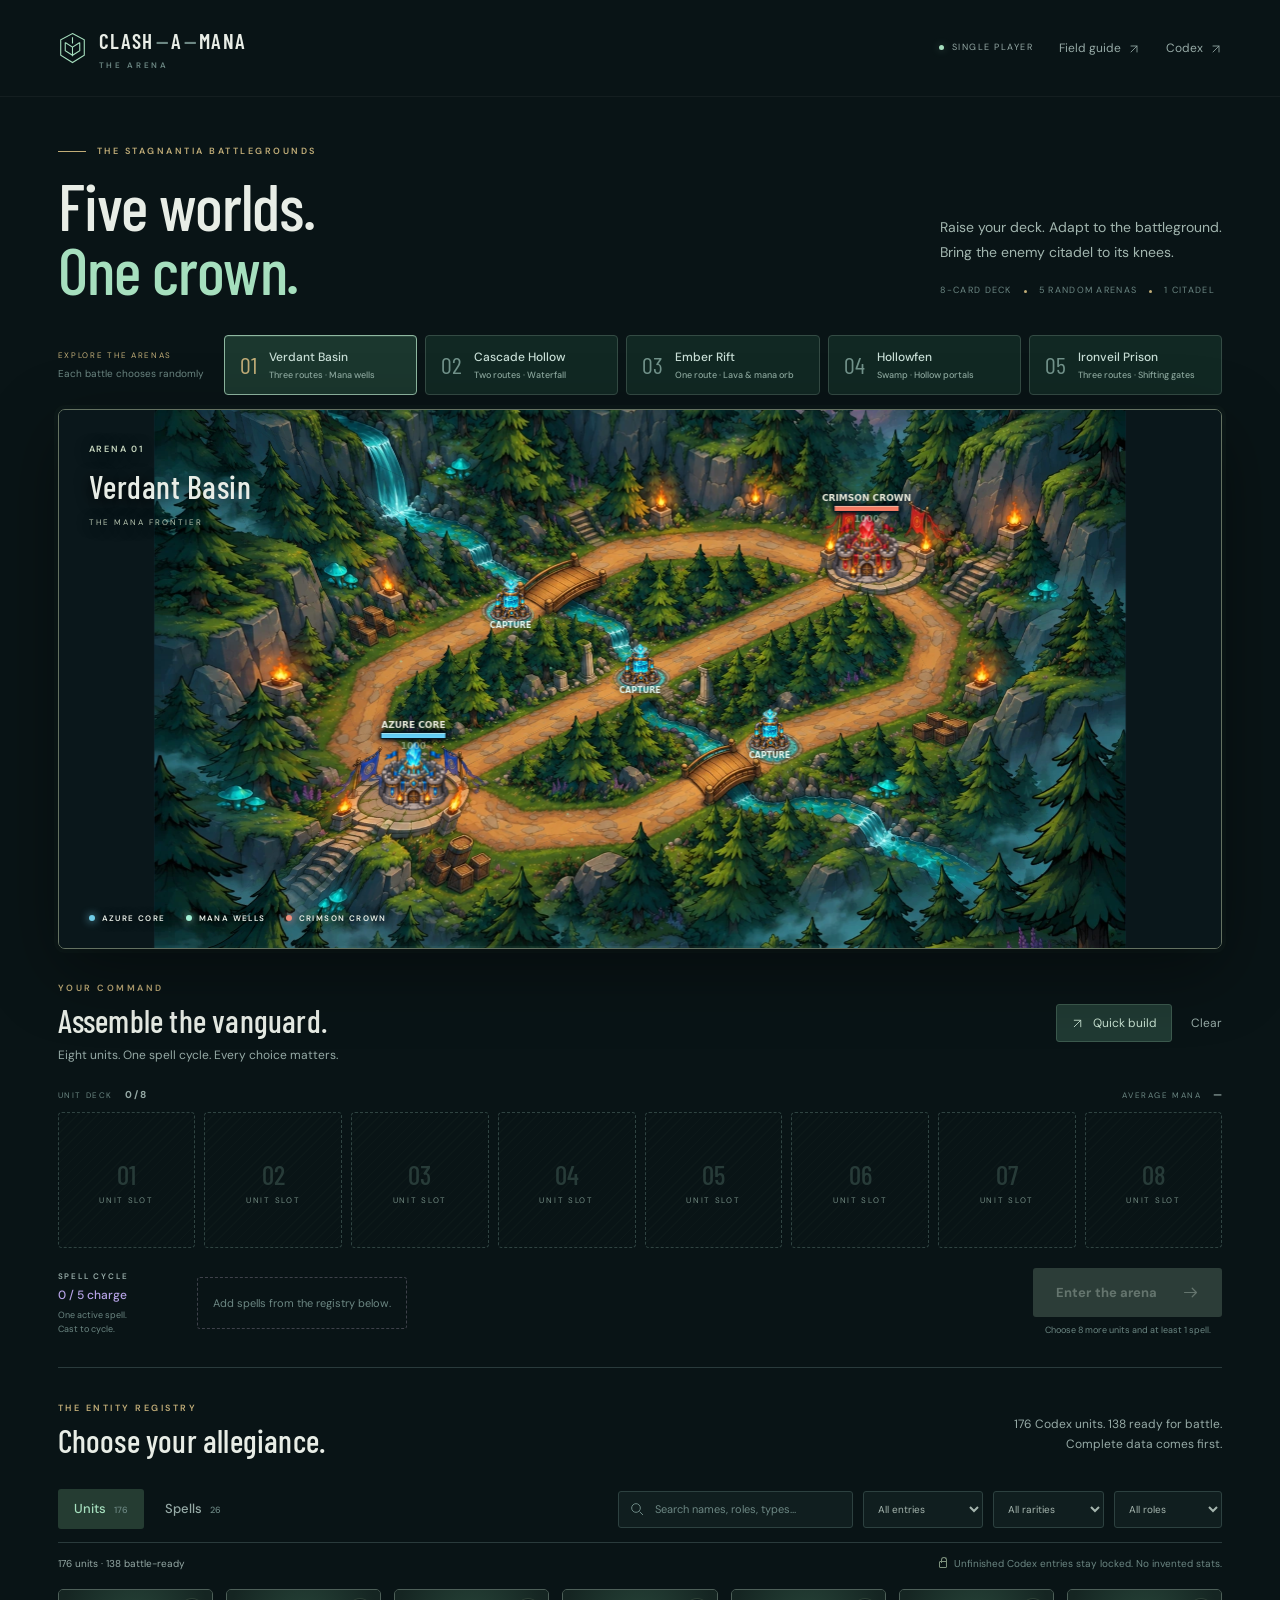
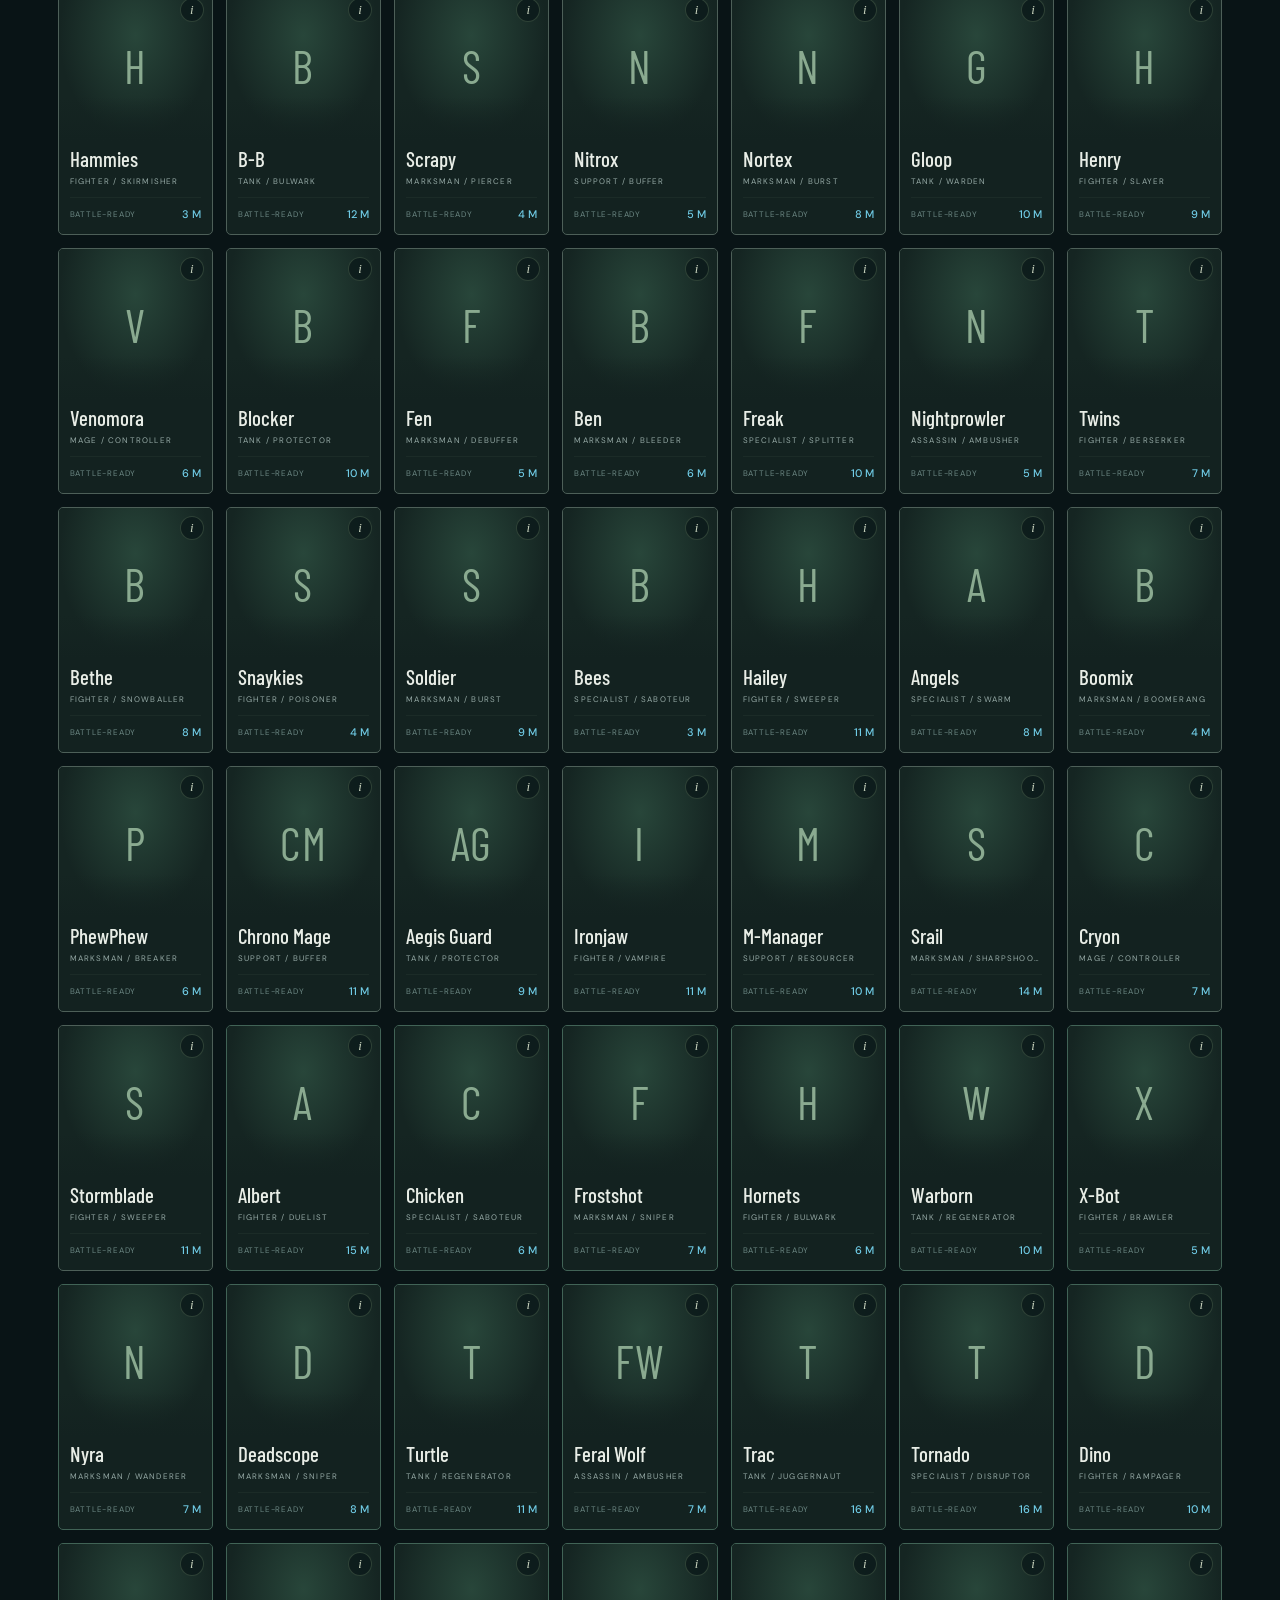
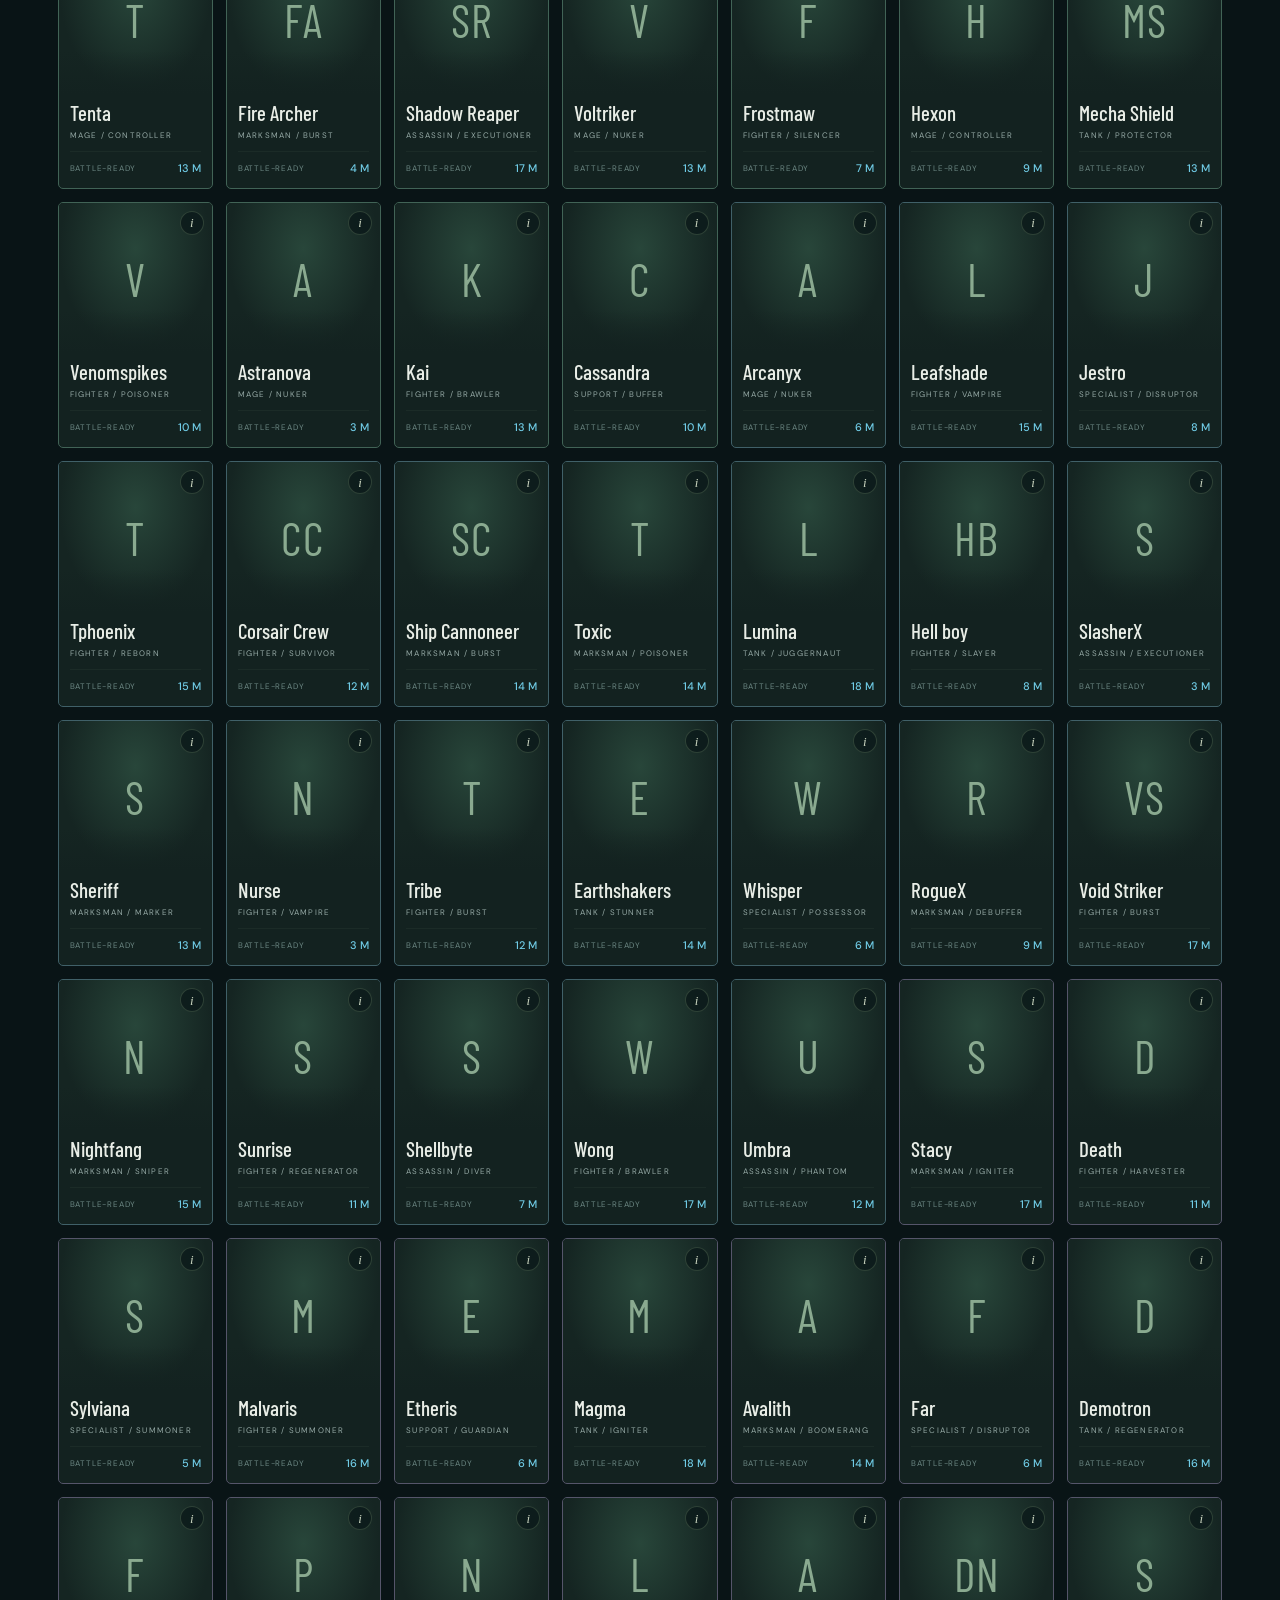
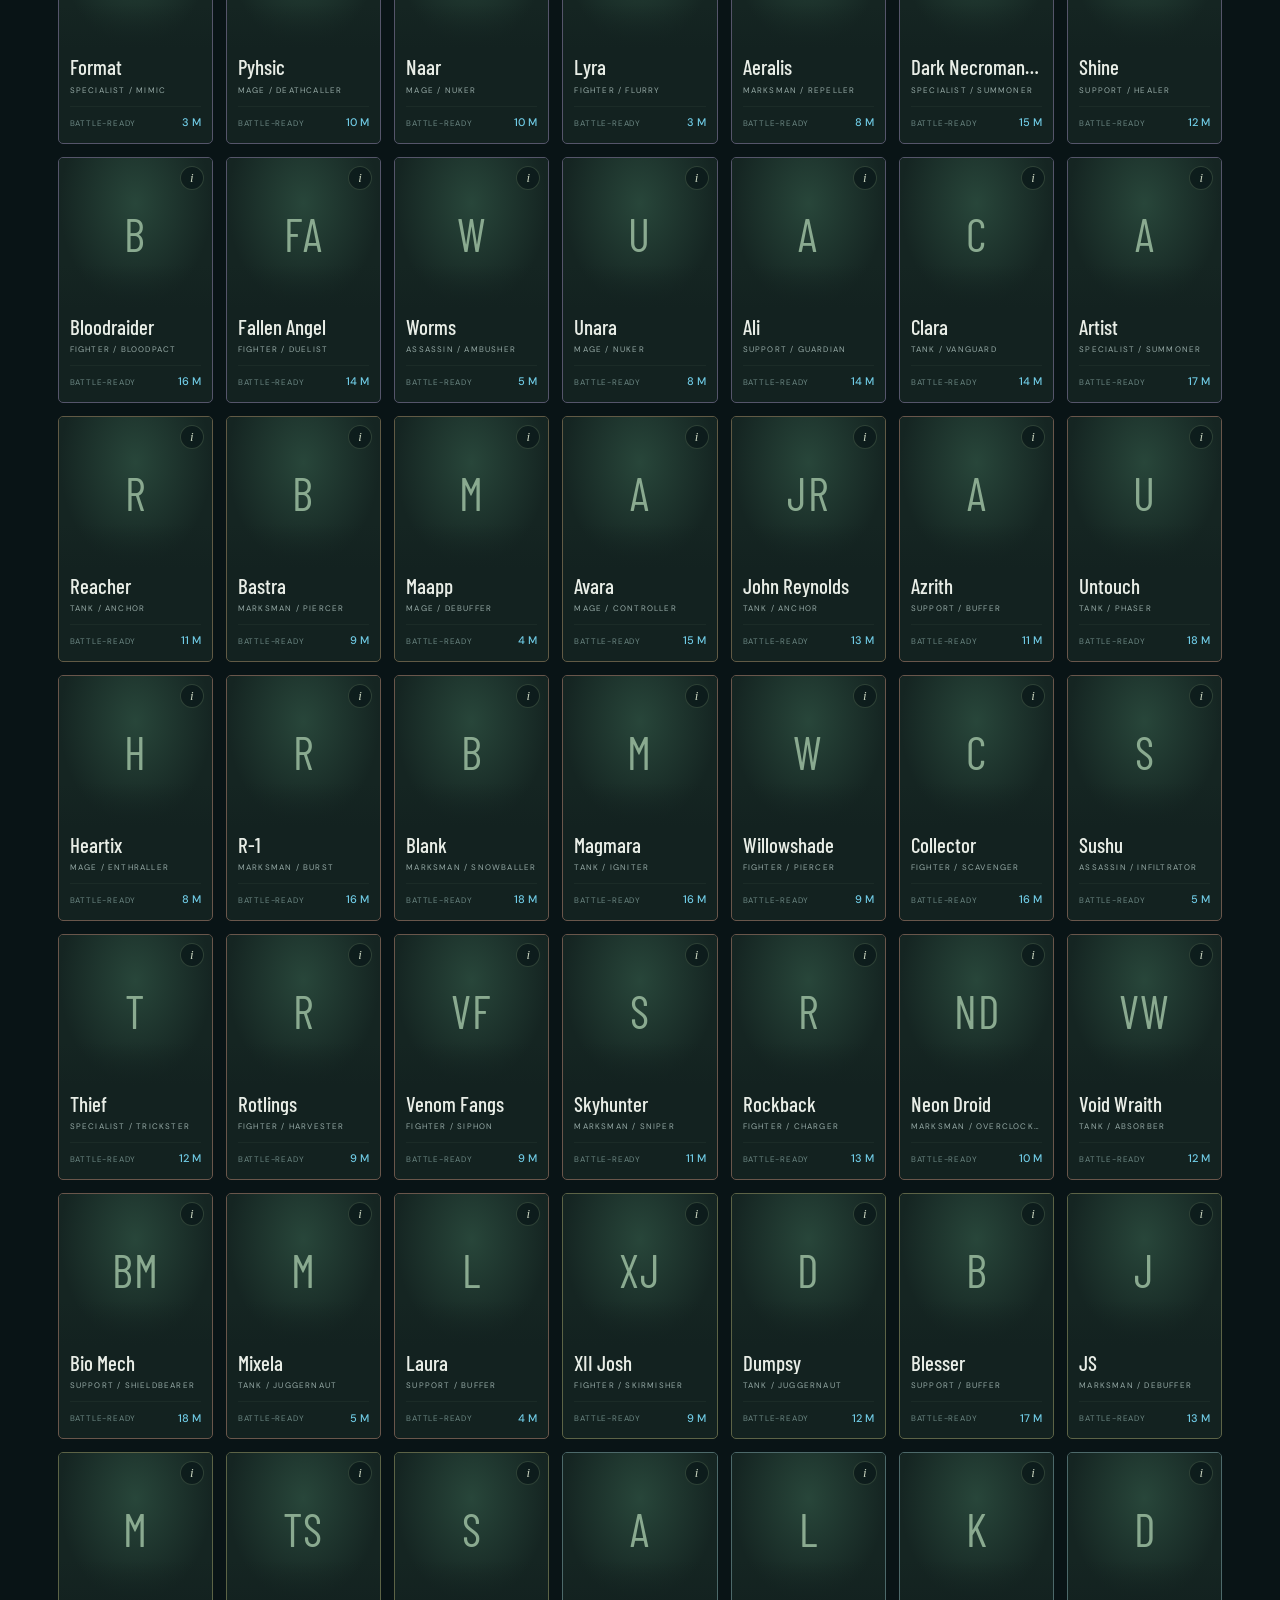
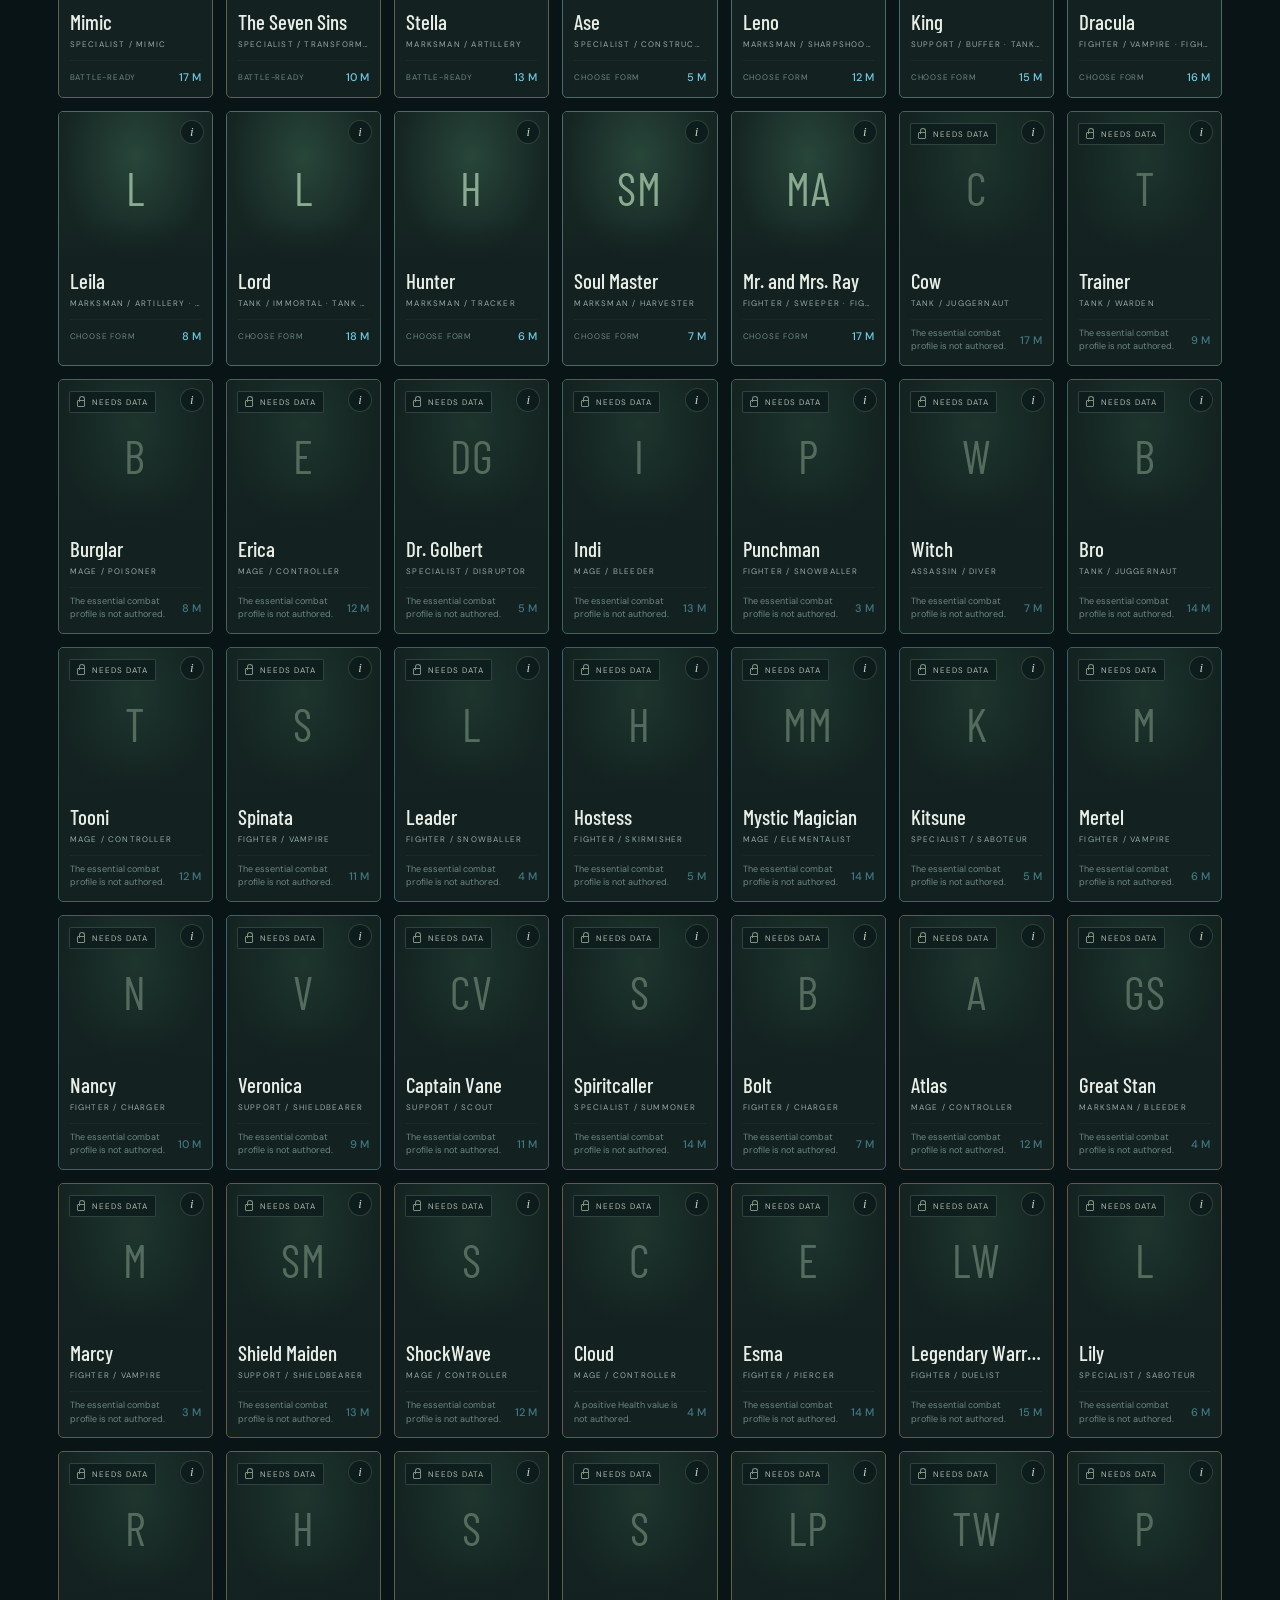
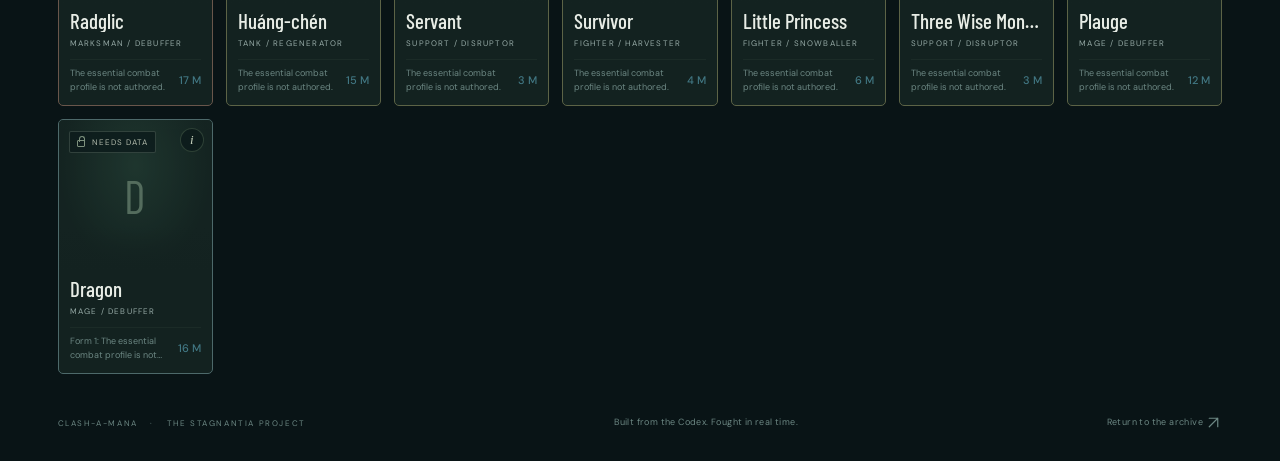
==== commit 6908a7d9: "Add swamp portals and prison gates with 17.5-tile mana well routes" ====
--- a/arena/index.html
+++ b/arena/index.html
@@ -4,38 +4,40 @@
   <meta charset="utf-8">
   <meta name="viewport" content="width=device-width, initial-scale=1, viewport-fit=cover">
   <meta name="theme-color" content="#0b1718">
-  <meta name="description" content="Command your Clash-A-Mana deck across three randomly chosen battlegrounds. Capture mana, cross waterfalls and survive the lava. Break the enemy citadel.">
+  <meta name="description" content="Command your Clash-A-Mana deck across five randomly chosen battlegrounds. Capture mana, cross waterfalls and survive the lava. Break the enemy citadel.">
   <title>Clash-A-Mana · The Arena</title>
-  <link rel="stylesheet" href="styles/arena.css?v=48">
-  <link rel="preload" as="image" href="assets/maps/verdant-basin.webp?v=48" fetchpriority="high">
+  <link rel="stylesheet" href="styles/arena.css?v=49">
+  <link rel="preload" as="image" href="assets/maps/verdant-basin.webp?v=49" fetchpriority="high">
   <link rel="preload" as="image" href="assets/sprites/arena-structures.webp">
   <script type="importmap">
     {"imports":{
-      "./js/app.mjs":"./js/app.mjs?v=48",
-      "./js/ascension.mjs":"./js/ascension.mjs?v=48",
-      "./js/abilities.mjs":"./js/abilities.mjs?v=48",
-      "./js/late-abilities.mjs":"./js/late-abilities.mjs?v=48",
-      "./js/art.mjs":"./js/art.mjs?v=48",
-      "./js/bot.mjs":"./js/bot.mjs?v=48",
-      "./js/camera.mjs":"./js/camera.mjs?v=48",
-      "./js/catalog.mjs":"./js/catalog.mjs?v=48",
-      "./js/engine.mjs":"./js/engine.mjs?v=48",
-      "./js/power.mjs":"./js/power.mjs?v=48",
+      "./js/app.mjs":"./js/app.mjs?v=49",
+      "./js/ascension.mjs":"./js/ascension.mjs?v=49",
+      "./js/abilities.mjs":"./js/abilities.mjs?v=49",
+      "./js/late-abilities.mjs":"./js/late-abilities.mjs?v=49",
+      "./js/art.mjs":"./js/art.mjs?v=49",
+      "./js/bot.mjs":"./js/bot.mjs?v=49",
+      "./js/camera.mjs":"./js/camera.mjs?v=49",
+      "./js/catalog.mjs":"./js/catalog.mjs?v=49",
+      "./js/engine.mjs":"./js/engine.mjs?v=49",
+      "./js/power.mjs":"./js/power.mjs?v=49",
       "../js/core/card-power.js":"../js/core/card-power.js?v=2",
       "../js/core/passive-power.js":"../js/core/passive-power.js?v=2",
-      "./js/map.mjs":"./js/map.mjs?v=48",
-      "./js/projection.mjs":"./js/projection.mjs?v=48",
-      "./js/scene-art.mjs":"./js/scene-art.mjs?v=48",
-      "./js/environment.mjs":"./js/environment.mjs?v=48",
-      "./js/biomes.mjs":"./js/biomes.mjs?v=48",
-      "./js/renderer.mjs":"./js/renderer.mjs?v=48",
-      "./js/rules.mjs":"./js/rules.mjs?v=48",
-      "./js/statuses.mjs":"./js/statuses.mjs?v=48",
-      "./js/visuals.mjs":"./js/visuals.mjs?v=48",
-      "./js/vision.mjs":"./js/vision.mjs?v=48"
+      "./js/map.mjs":"./js/map.mjs?v=49",
+      "./js/projection.mjs":"./js/projection.mjs?v=49",
+      "./js/scene-art.mjs":"./js/scene-art.mjs?v=49",
+      "./js/environment.mjs":"./js/environment.mjs?v=49",
+      "./js/topology.mjs":"./js/topology.mjs?v=49",
+      "./js/topology-art.mjs":"./js/topology-art.mjs?v=49",
+      "./js/biomes.mjs":"./js/biomes.mjs?v=49",
+      "./js/renderer.mjs":"./js/renderer.mjs?v=49",
+      "./js/rules.mjs":"./js/rules.mjs?v=49",
+      "./js/statuses.mjs":"./js/statuses.mjs?v=49",
+      "./js/visuals.mjs":"./js/visuals.mjs?v=49",
+      "./js/vision.mjs":"./js/vision.mjs?v=49"
     }}
   </script>
-  <script type="module" src="js/app.mjs?v=48"></script>
+  <script type="module" src="js/app.mjs?v=49"></script>
 <link rel="stylesheet" href="../styles/card-power.css?v=1">
 </head>
 <body data-mode="lobby">
@@ -57,8 +59,8 @@
 
     <div id="app-content" hidden>
       <section class="lobby-intro lobby-only">
-        <div><p class="eyebrow"><span class="fine-line"></span> THE STAGNANTIA BATTLEGROUNDS</p><h1>Three worlds.<br><span>One crown.</span></h1></div>
-        <div class="intro-copy"><p>Raise your deck. Adapt to the battleground.<br>Bring the enemy citadel to its knees.</p><div class="intro-facts"><span>8-CARD DECK</span><i></i><span>3 RANDOM ARENAS</span><i></i><span>1 CITADEL</span></div></div>
+        <div><p class="eyebrow"><span class="fine-line"></span> THE STAGNANTIA BATTLEGROUNDS</p><h1>Five worlds.<br><span>One crown.</span></h1></div>
+        <div class="intro-copy"><p>Raise your deck. Adapt to the battleground.<br>Bring the enemy citadel to its knees.</p><div class="intro-facts"><span>8-CARD DECK</span><i></i><span>5 RANDOM ARENAS</span><i></i><span>1 CITADEL</span></div></div>
       </section>
 
       <nav class="arena-previews lobby-only" aria-label="Preview battlegrounds">
@@ -66,6 +68,8 @@
         <button type="button" data-preview-arena="verdant" aria-pressed="true"><span>01</span><strong>Verdant Basin<small>Three routes · Mana wells</small></strong></button>
         <button type="button" data-preview-arena="waterfall" aria-pressed="false"><span>02</span><strong>Cascade Hollow<small>Two routes · Waterfall</small></strong></button>
         <button type="button" data-preview-arena="lava" aria-pressed="false"><span>03</span><strong>Ember Rift<small>One route · Lava &amp; mana orb</small></strong></button>
+        <button type="button" data-preview-arena="swamp" aria-pressed="false"><span>04</span><strong>Hollowfen<small>Swamp · Hollow portals</small></strong></button>
+        <button type="button" data-preview-arena="prison" aria-pressed="false"><span>05</span><strong>Ironveil Prison<small>Three routes · Shifting gates</small></strong></button>
       </nav>
       <section id="battle-shell" class="battle-shell" aria-label="Arena battlefield">
         <div id="battle-toolbar" class="battle-toolbar battle-only" hidden>
@@ -121,7 +125,7 @@
   </main>
 
   <dialog id="inspector" class="inspector-dialog" aria-labelledby="inspector-name"><button type="button" class="dialog-close" id="inspector-close" aria-label="Close details">×</button><div id="inspector-content"></div></dialog>
-  <dialog id="guide-dialog" class="guide-dialog" aria-labelledby="guide-title"><button type="button" class="dialog-close" id="guide-close" aria-label="Close field guide">×</button><p class="eyebrow">FIELD MANUAL</p><h2 id="guide-title">Own the paths.<br>Control the battle.</h2><div class="guide-grid"><article><span>01</span><h3>Build your command</h3><p>Select 8 different unit cards and spells with a combined Charge of no more than 5. Four cards form your hand; deployment cycles in the next card.</p></article><article><span>02</span><h3>Place with purpose</h3><p>Select a card or press 1–4, then click a road or courtyard within 7.5 tiles of your citadel. Units march and fight automatically. Flying units can cross terrain; hovering units follow the ground and resist ground effects.</p></article><article><span>03</span><h3>Know your battleground</h3><p>Each match randomly selects a map. Verdant Basin has three routes and three wells; the central well is 17.5 walking tiles from either citadel. Cascade Hollow has two routes and one well, 12.5 tiles from either citadel. Hold a well uncontested for 5 seconds to capture it and gain +2% mana regeneration.</p></article><article><span>04</span><h3>Spend mana, earn energy</h3><p>You begin with 12 mana, regenerate 1 every 1.3 seconds, and can hold 20. Spending 18 mana earns 1 spell energy, rounded in steps of 0.05 for each deployment.</p></article><article><span>05</span><h3>Cast and cycle</h3><p>Press Q or select your active spell, then choose its target. A successful cast spends its Energy cost and reveals the next spell in your loadout. Charge is deck capacity, not a consumable.</p></article><article><span>06</span><h3>Break the citadel</h3><p>Both citadels have 1,000 health and a 7.5-tile range. Courtyards leave 1 tile behind and 2.5 ahead, both available for deployment. Destroy the enemy citadel to win. After 5 minutes, surviving citadels enter 2 minutes of double-mana overtime; the healthier citadel then wins.</p></article><article><span>07</span><h3>Scout through the fog</h3><p>Unseen ground stays black. Allied units reveal an 8-tile radius, captured wells reveal 4 tiles, and your citadel reveals 7.5 tiles from the start. Losing sight hides the area again. Enemy units, citadel health and well ownership stay hidden outside your current vision.</p></article><article><span>08</span><h3>Move your view</h3><p>Drag or swipe the battlefield to explore. A short tap places a card; a drag only moves the camera. Click or drag the tactical minimap to jump across the island. Scroll, WASD or arrow keys also move the view. Home or Space returns to your citadel; + and − adjust zoom. Moving the camera never reveals fog.</p></article><article><span>09</span><h3>Read the effects</h3><p>Poison ticks every 0.75 seconds and slows movement by 10%. Burn and Bleeding tick each second; Burn reduces healing by 20%, and Bleeding blocks healing. Predominance clears negative effects and grants immunity. Inspect a visible unit to see active effects and remaining durations.</p></article><article><span>10</span><h3>Cross the cascade</h3><p>Water slows ground cards' movement by 15%. Every 90 seconds a 30-second surge increases that to 33%. Flying and hovering cards are immune.</p></article><article><span>11</span><h3>Claim the ember orb</h3><p>Ember Rift has one route: each citadel is 15 tiles from the central orb. The first unit to touch the orb earns its team 5 mana (up to 20) and +2% mana regeneration for 30 seconds. A new orb appears 5 seconds after the bonus ends. Every 45 seconds, lava fills the central 5 × 5 basin for 15 seconds. Ground cards inside lose 1% of maximum health each second; flying and hovering cards are immune.</p></article></div><div class="guide-note"><strong>Faithful to the Codex.</strong> 1,000 source points equal 1 tile. A × B means A hits of B damage; deployed Count is separate. Shield Depletion splits incoming damage between shield and health. Missing battle data stays visibly locked.</div><button type="button" id="guide-done" class="primary-button">Understood <svg class="inline-icon" viewBox="0 0 20 20" aria-hidden="true"><path d="M3 10h14m-5-5 5 5-5 5"/></svg></button></dialog>
+  <dialog id="guide-dialog" class="guide-dialog" aria-labelledby="guide-title"><button type="button" class="dialog-close" id="guide-close" aria-label="Close field guide">×</button><p class="eyebrow">FIELD MANUAL</p><h2 id="guide-title">Own the paths.<br>Control the battle.</h2><div class="guide-grid"><article><span>01</span><h3>Build your command</h3><p>Select 8 different unit cards and spells with a combined Charge of no more than 5. Four cards form your hand; deployment cycles in the next card.</p></article><article><span>02</span><h3>Place with purpose</h3><p>Select a card or press 1–4, then click a road or courtyard within 7.5 tiles of your citadel. Units march and fight automatically. Flying units can cross terrain; hovering units follow the ground and resist ground effects.</p></article><article><span>03</span><h3>Know your battleground</h3><p>Each match randomly selects one of five maps. Verdant Basin has three routes and three wells; the central well is 17.5 walking tiles from either citadel. Cascade Hollow has two routes and one well, 12.5 tiles from either citadel. Hold a well uncontested for 5 seconds to capture it and gain +2% mana regeneration.</p></article><article><span>04</span><h3>Spend mana, earn energy</h3><p>You begin with 12 mana, regenerate 1 every 1.3 seconds, and can hold 20. Spending 18 mana earns 1 spell energy, rounded in steps of 0.05 for each deployment.</p></article><article><span>05</span><h3>Cast and cycle</h3><p>Press Q or select your active spell, then choose its target. A successful cast spends its Energy cost and reveals the next spell in your loadout. Charge is deck capacity, not a consumable.</p></article><article><span>06</span><h3>Break the citadel</h3><p>Both citadels have 1,000 health and a 7.5-tile range. Courtyards leave 1 tile behind and 2.5 ahead, both available for deployment. Destroy the enemy citadel to win. After 5 minutes, surviving citadels enter 2 minutes of double-mana overtime; the healthier citadel then wins.</p></article><article><span>07</span><h3>Scout through the fog</h3><p>Unseen ground stays black. Allied units reveal an 8-tile radius, captured wells reveal 4 tiles, and your citadel reveals 7.5 tiles from the start. Losing sight hides the area again. Enemy units, citadel health and well ownership stay hidden outside your current vision.</p></article><article><span>08</span><h3>Move your view</h3><p>Drag or swipe the battlefield to explore. A short tap places a card; a drag only moves the camera. Click or drag the tactical minimap to jump across the island. Scroll, WASD or arrow keys also move the view. Home or Space returns to your citadel; + and − adjust zoom. Moving the camera never reveals fog.</p></article><article><span>09</span><h3>Read the effects</h3><p>Poison ticks every 0.75 seconds and slows movement by 10%. Burn and Bleeding tick each second; Burn reduces healing by 20%, and Bleeding blocks healing. Predominance clears negative effects and grants immunity. Inspect a visible unit to see active effects and remaining durations.</p></article><article><span>10</span><h3>Cross the cascade</h3><p>Water slows ground cards' movement by 15%. Every 90 seconds a 30-second surge increases that to 33%. Flying and hovering cards are immune.</p></article><article><span>11</span><h3>Claim the ember orb</h3><p>Ember Rift has one route: each citadel is 15 tiles from the central orb. The first unit to touch the orb earns its team 5 mana (up to 20) and +2% mana regeneration for 30 seconds. A new orb appears 5 seconds after the bonus ends. Every 45 seconds, lava fills the central 5 × 5 basin for 15 seconds. Ground cards inside lose 1% of maximum health each second; flying and hovering cards are immune.</p></article><article><span>12</span><h3>Travel through Hollowfen</h3><p>The main road holds one mana well. Two side paths end at paired hollow trees. Touch either portal to emerge from the other, then follow the road toward the enemy. All movement types can use portals.</p></article><article><span>13</span><h3>Escape Ironveil</h3><p>Two outer wells and a central orb reward control. For the first minute, green cross-passage gates are closed and the red central gate is open. Every 60 seconds they switch. A closing gate hits an occupying card for 100 damage and pushes it across. Shields and defenses apply. The central orb disappears while the red gate is closed. Cards use open side passages to continue.</p></article></div><div class="guide-note"><strong>Faithful to the Codex.</strong> 1,000 source points equal 1 tile. A × B means A hits of B damage; deployed Count is separate. Shield Depletion splits incoming damage between shield and health. Missing battle data stays visibly locked.</div><button type="button" id="guide-done" class="primary-button">Understood <svg class="inline-icon" viewBox="0 0 20 20" aria-hidden="true"><path d="M3 10h14m-5-5 5 5-5 5"/></svg></button></dialog>
   <div id="toast" class="toast" role="status" aria-live="polite" hidden></div>
   <noscript><div class="system-state"><h1>JavaScript is required.</h1><p>Enable JavaScript to play the arena, or return to the <a href="../index.html">Codex</a>.</p></div></noscript>
 </body>
--- a/arena/styles/arena.css
+++ b/arena/styles/arena.css
@@ -66,3 +66,5 @@
 @media(max-width:700px){.arena-previews{flex-wrap:wrap;gap:6px}.preview-caption{width:100%;padding:0 0 5px;display:flex;justify-content:space-between;align-items:center;gap:8px;font-size:7px}.preview-caption small{margin:0;font-size:8px}.arena-previews button{padding:8px 6px;gap:5px}.arena-previews button>span{font-size:18px}.arena-previews button strong{font-size:9px}.arena-previews button small{font-size:7px}body[data-mode="lobby"] .arena-stage:is([data-preview="waterfall"],[data-preview="lava"]){height:590px}.arena-stage:is([data-preview="waterfall"],[data-preview="lava"]) .map-title{top:12px;left:12px}.arena-stage:is([data-preview="waterfall"],[data-preview="lava"]) .map-title h2{font-size:23px}}
 
 @media(max-width:700px){body[data-mode="lobby"] .arena-stage:is([data-preview="waterfall"],[data-preview="lava"]) .map-title{display:none}}
+
+.arena-previews{flex-wrap:wrap}.arena-previews button{min-width:150px}.arena-previews .preview-caption{min-width:150px}body[data-mode="lobby"] .arena-stage:is([data-preview="swamp"],[data-preview="prison"]){height:clamp(600px,65vw,800px)}@media(max-width:700px){.arena-previews button{min-width:calc(33.33% - 8px);flex-basis:calc(33.33% - 8px)}body[data-mode="lobby"] .arena-stage:is([data-preview="swamp"],[data-preview="prison"]){height:590px}body[data-mode="lobby"] .arena-stage:is([data-preview="swamp"],[data-preview="prison"]) .map-title{display:none}}
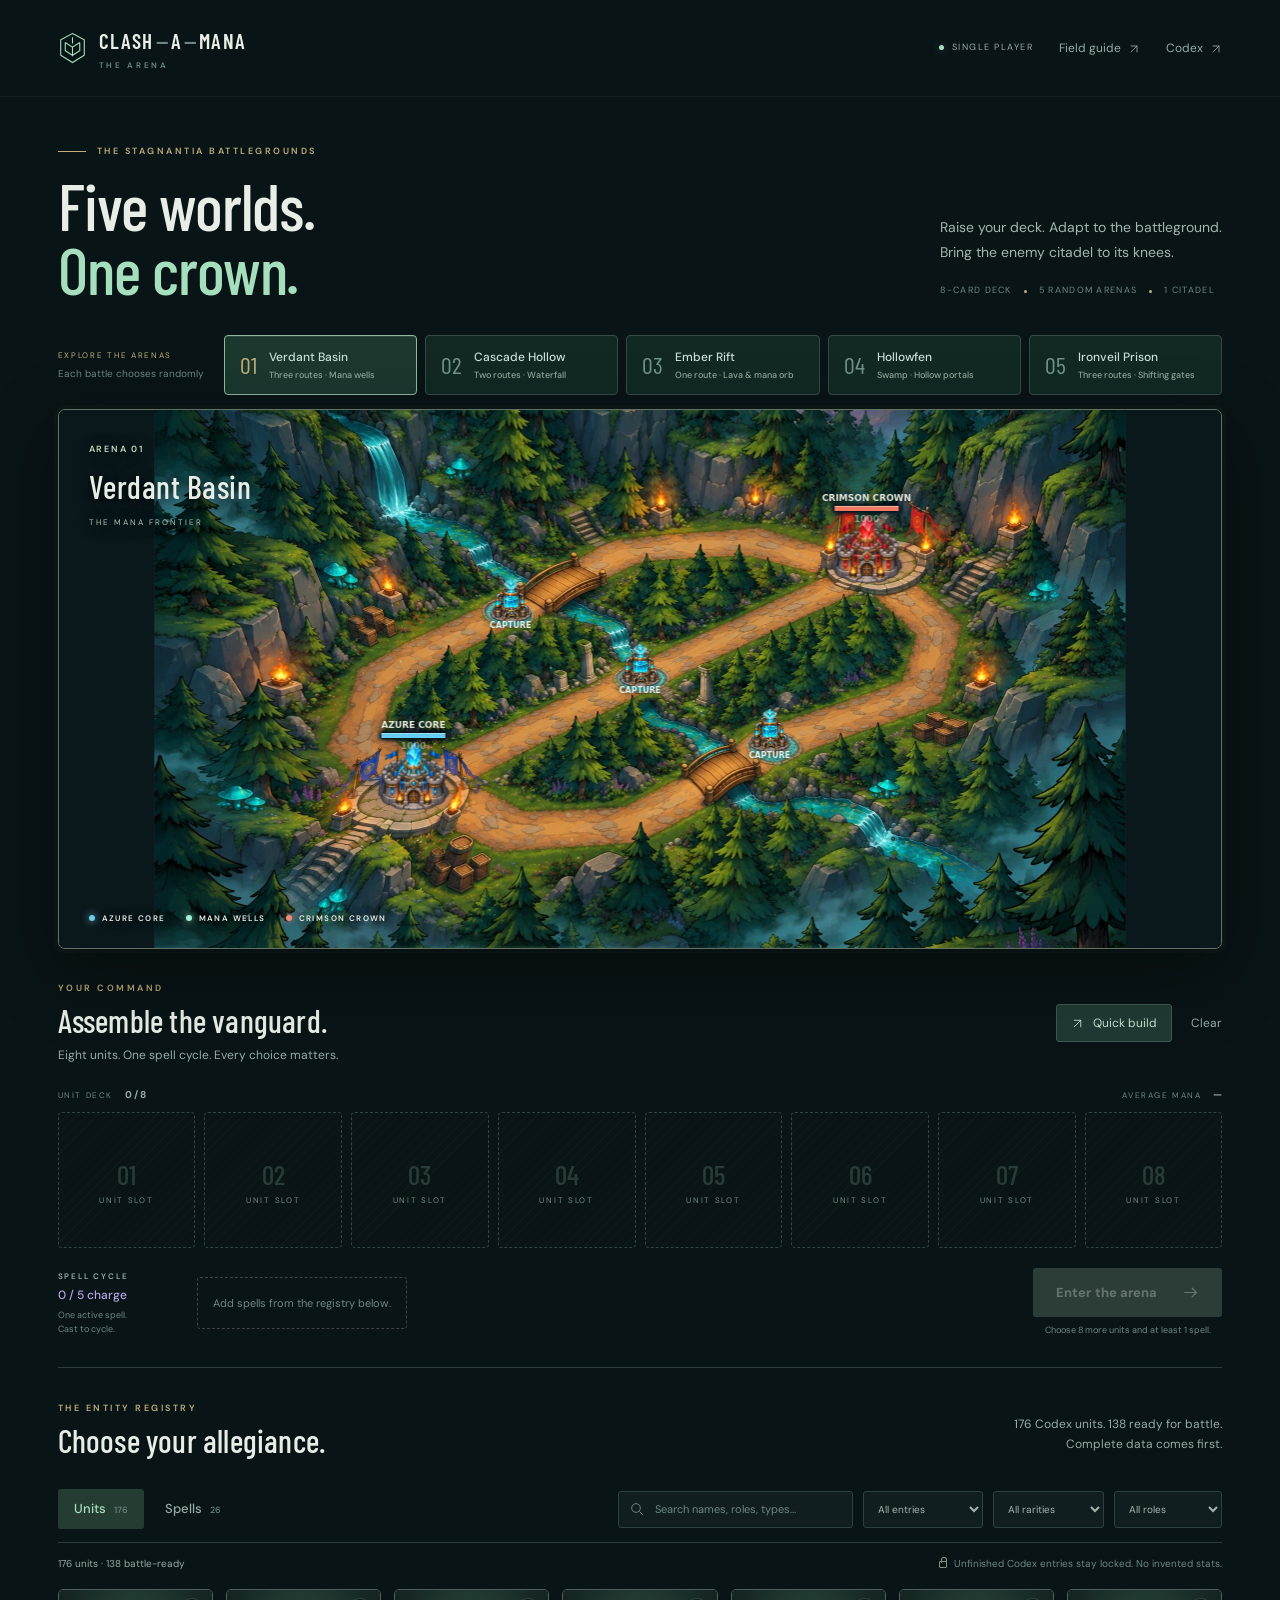
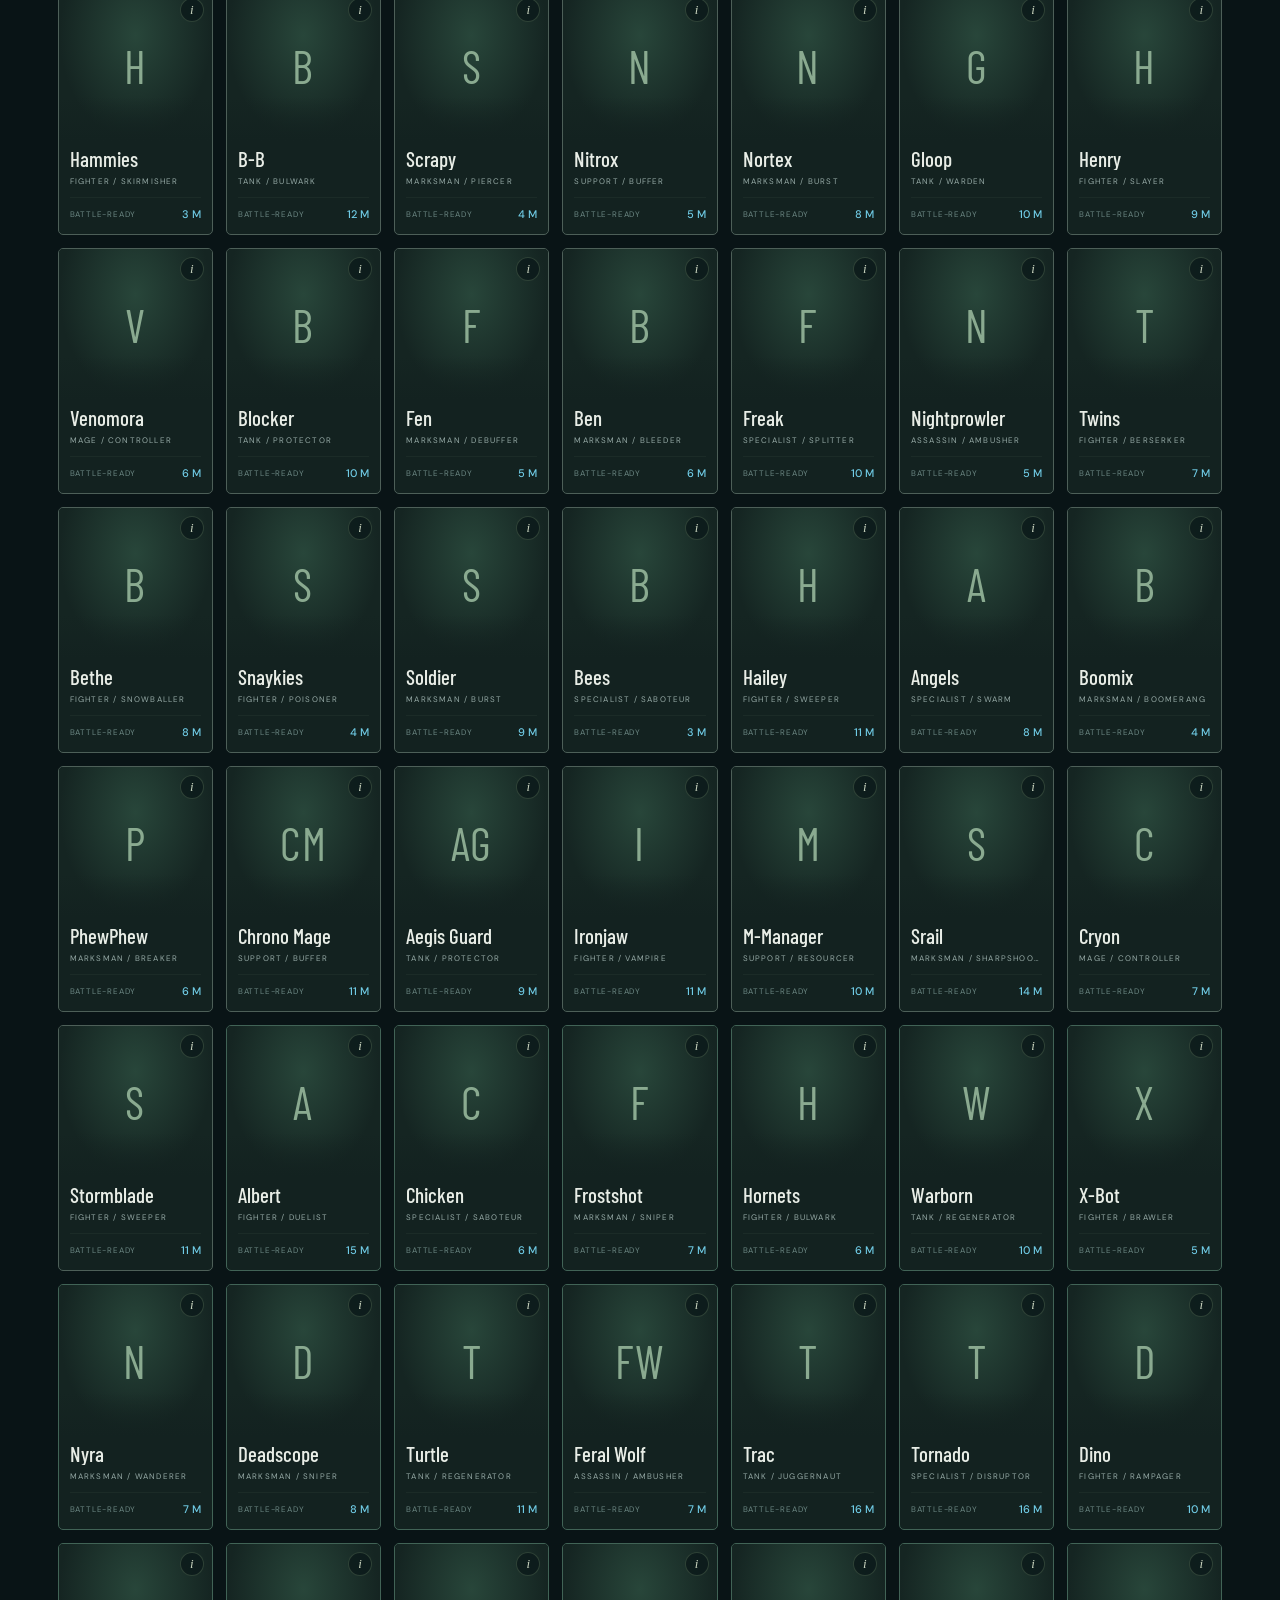
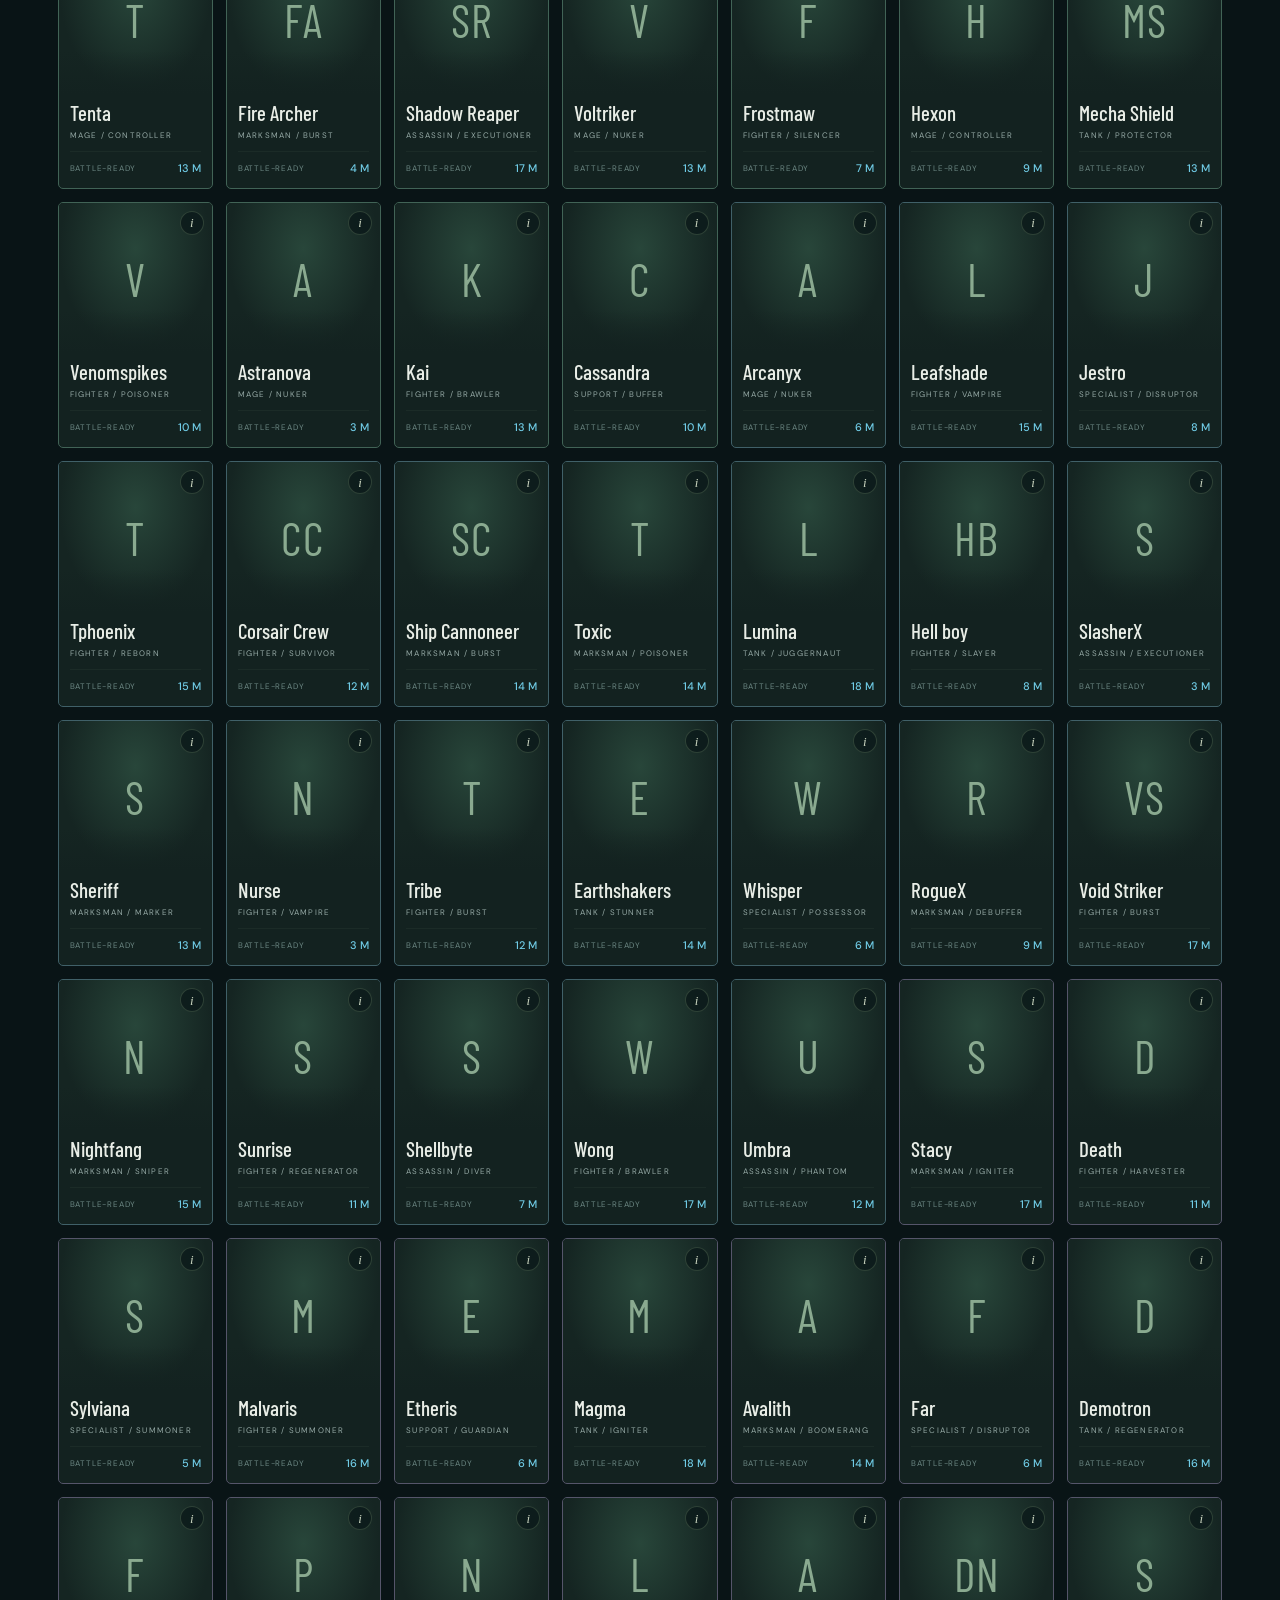
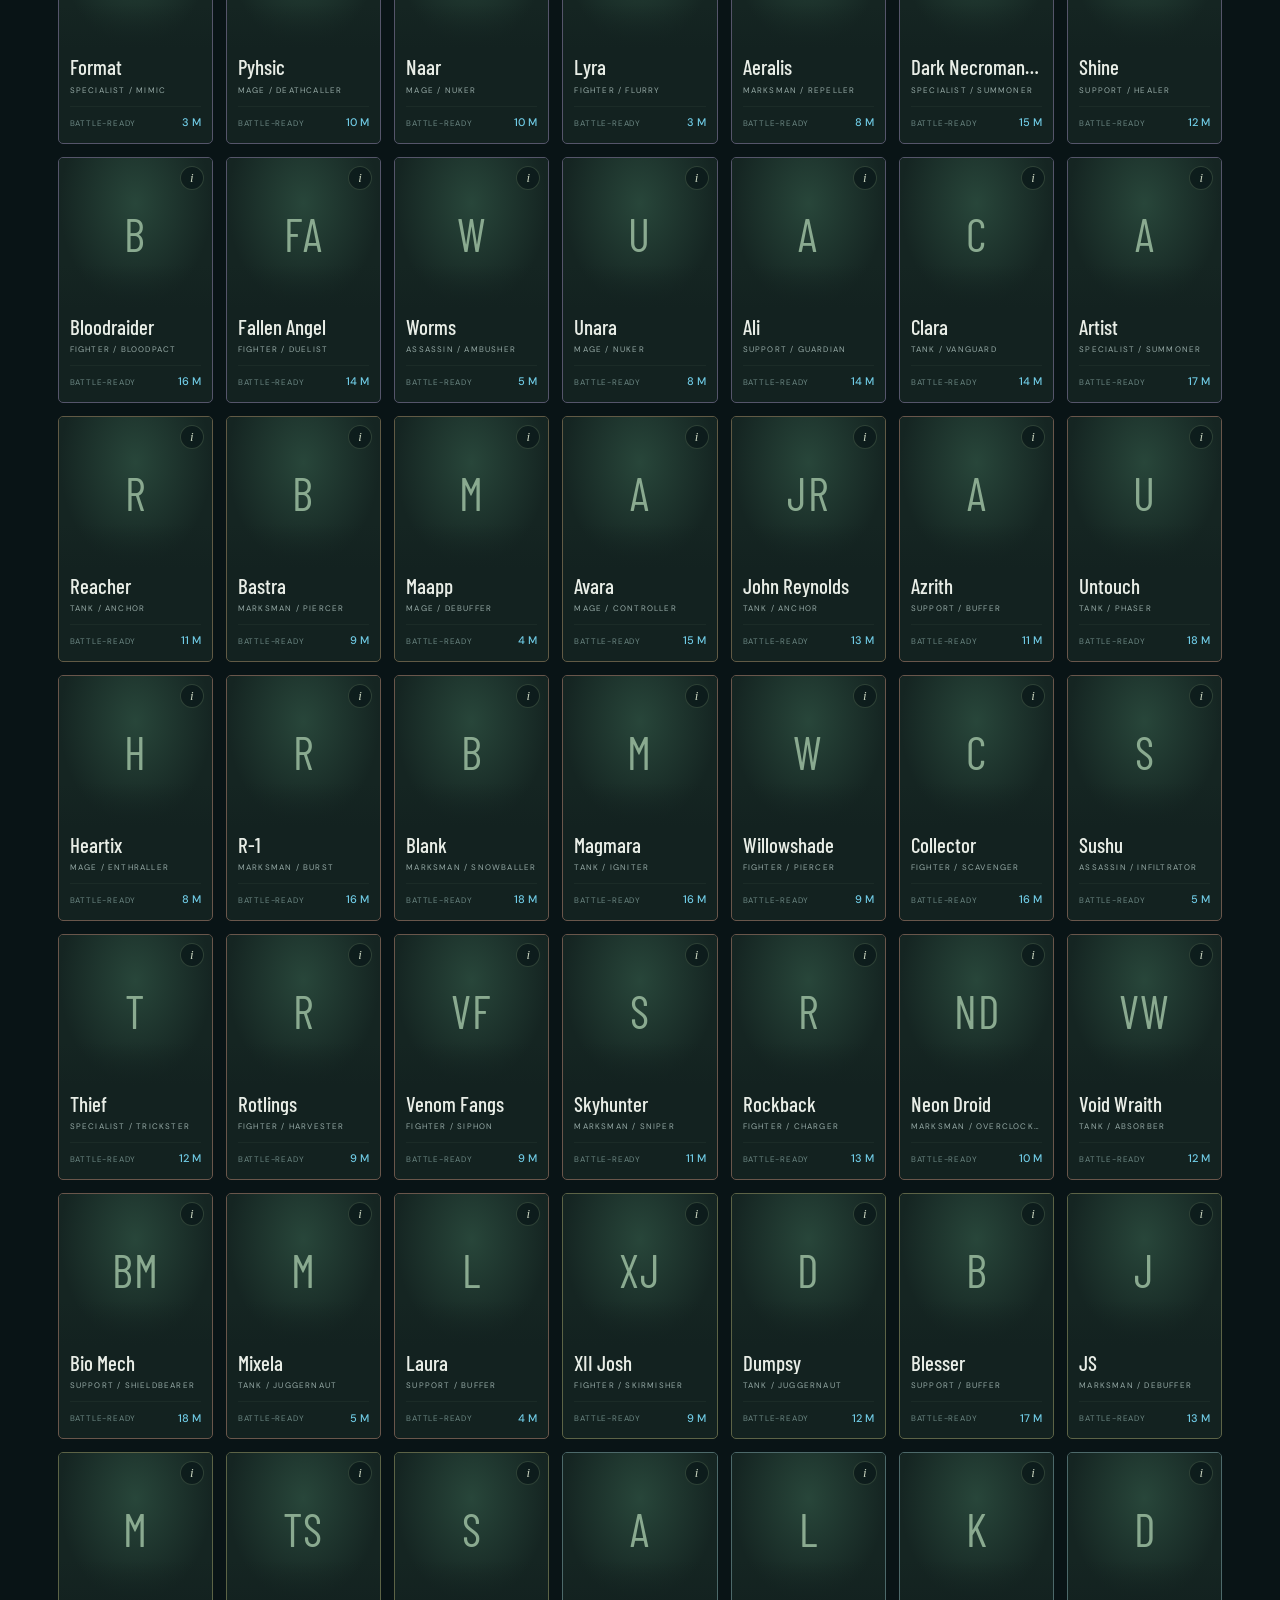
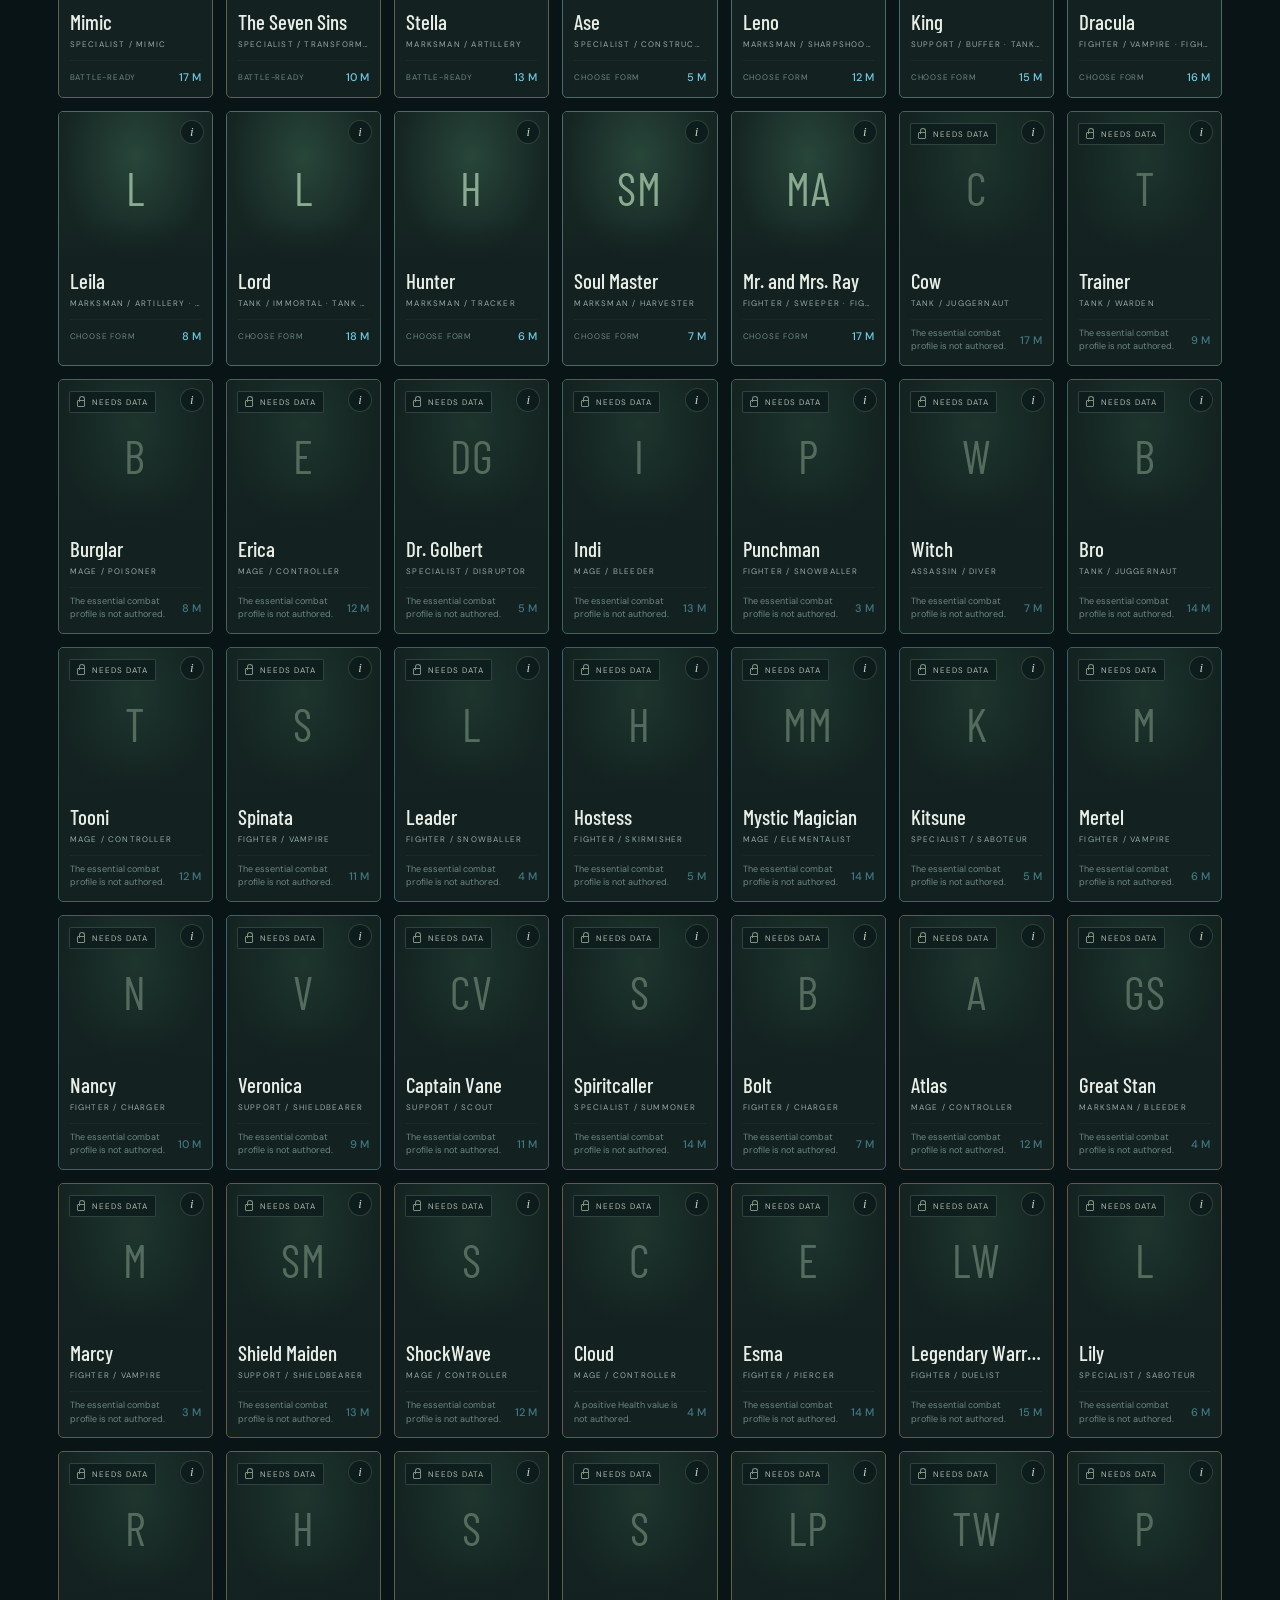
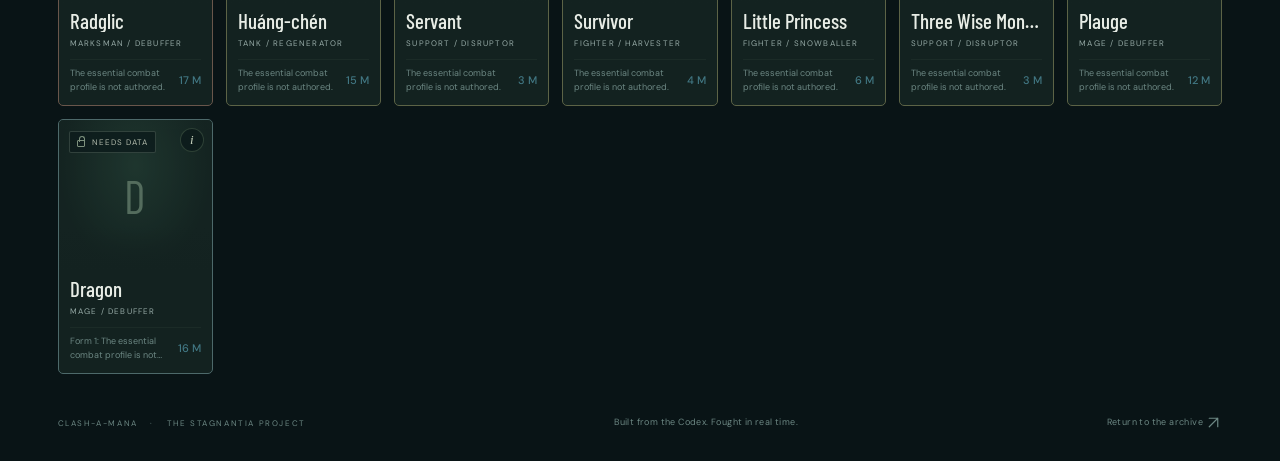
==== commit 4f63193b: "Restore original Ironveil Prison layout and painting registration" ====
--- a/arena/index.html
+++ b/arena/index.html
@@ -6,38 +6,38 @@
   <meta name="theme-color" content="#0b1718">
   <meta name="description" content="Command your Clash-A-Mana deck across five randomly chosen battlegrounds. Capture mana, cross waterfalls and survive the lava. Break the enemy citadel.">
   <title>Clash-A-Mana · The Arena</title>
-  <link rel="stylesheet" href="styles/arena.css?v=49">
-  <link rel="preload" as="image" href="assets/maps/verdant-basin.webp?v=49" fetchpriority="high">
+  <link rel="stylesheet" href="styles/arena.css?v=50">
+  <link rel="preload" as="image" href="assets/maps/verdant-basin.webp?v=50" fetchpriority="high">
   <link rel="preload" as="image" href="assets/sprites/arena-structures.webp">
   <script type="importmap">
     {"imports":{
-      "./js/app.mjs":"./js/app.mjs?v=49",
-      "./js/ascension.mjs":"./js/ascension.mjs?v=49",
-      "./js/abilities.mjs":"./js/abilities.mjs?v=49",
-      "./js/late-abilities.mjs":"./js/late-abilities.mjs?v=49",
-      "./js/art.mjs":"./js/art.mjs?v=49",
-      "./js/bot.mjs":"./js/bot.mjs?v=49",
-      "./js/camera.mjs":"./js/camera.mjs?v=49",
-      "./js/catalog.mjs":"./js/catalog.mjs?v=49",
-      "./js/engine.mjs":"./js/engine.mjs?v=49",
-      "./js/power.mjs":"./js/power.mjs?v=49",
+      "./js/app.mjs":"./js/app.mjs?v=50",
+      "./js/ascension.mjs":"./js/ascension.mjs?v=50",
+      "./js/abilities.mjs":"./js/abilities.mjs?v=50",
+      "./js/late-abilities.mjs":"./js/late-abilities.mjs?v=50",
+      "./js/art.mjs":"./js/art.mjs?v=50",
+      "./js/bot.mjs":"./js/bot.mjs?v=50",
+      "./js/camera.mjs":"./js/camera.mjs?v=50",
+      "./js/catalog.mjs":"./js/catalog.mjs?v=50",
+      "./js/engine.mjs":"./js/engine.mjs?v=50",
+      "./js/power.mjs":"./js/power.mjs?v=50",
       "../js/core/card-power.js":"../js/core/card-power.js?v=2",
       "../js/core/passive-power.js":"../js/core/passive-power.js?v=2",
-      "./js/map.mjs":"./js/map.mjs?v=49",
-      "./js/projection.mjs":"./js/projection.mjs?v=49",
-      "./js/scene-art.mjs":"./js/scene-art.mjs?v=49",
-      "./js/environment.mjs":"./js/environment.mjs?v=49",
-      "./js/topology.mjs":"./js/topology.mjs?v=49",
-      "./js/topology-art.mjs":"./js/topology-art.mjs?v=49",
-      "./js/biomes.mjs":"./js/biomes.mjs?v=49",
-      "./js/renderer.mjs":"./js/renderer.mjs?v=49",
-      "./js/rules.mjs":"./js/rules.mjs?v=49",
-      "./js/statuses.mjs":"./js/statuses.mjs?v=49",
-      "./js/visuals.mjs":"./js/visuals.mjs?v=49",
-      "./js/vision.mjs":"./js/vision.mjs?v=49"
+      "./js/map.mjs":"./js/map.mjs?v=50",
+      "./js/projection.mjs":"./js/projection.mjs?v=50",
+      "./js/scene-art.mjs":"./js/scene-art.mjs?v=50",
+      "./js/environment.mjs":"./js/environment.mjs?v=50",
+      "./js/topology.mjs":"./js/topology.mjs?v=50",
+      "./js/topology-art.mjs":"./js/topology-art.mjs?v=50",
+      "./js/biomes.mjs":"./js/biomes.mjs?v=50",
+      "./js/renderer.mjs":"./js/renderer.mjs?v=50",
+      "./js/rules.mjs":"./js/rules.mjs?v=50",
+      "./js/statuses.mjs":"./js/statuses.mjs?v=50",
+      "./js/visuals.mjs":"./js/visuals.mjs?v=50",
+      "./js/vision.mjs":"./js/vision.mjs?v=50"
     }}
   </script>
-  <script type="module" src="js/app.mjs?v=49"></script>
+  <script type="module" src="js/app.mjs?v=50"></script>
 <link rel="stylesheet" href="../styles/card-power.css?v=1">
 </head>
 <body data-mode="lobby">
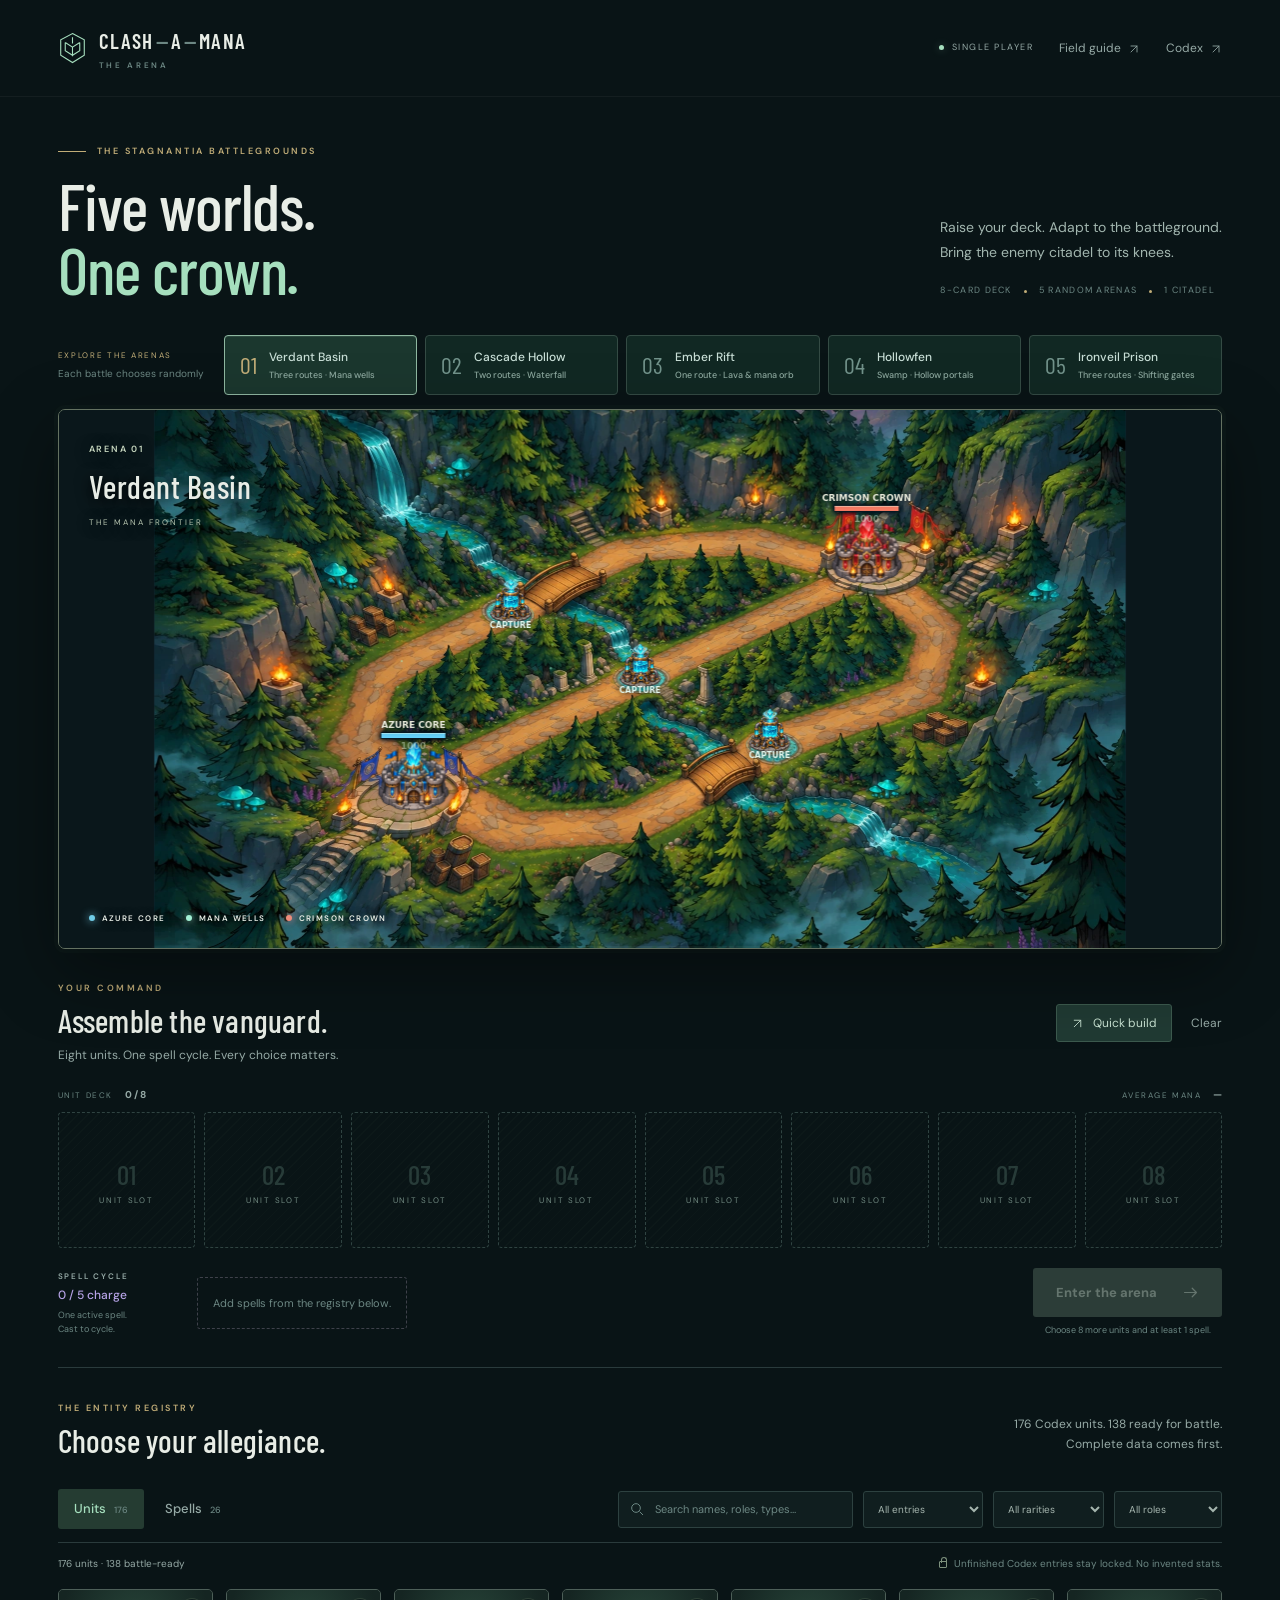
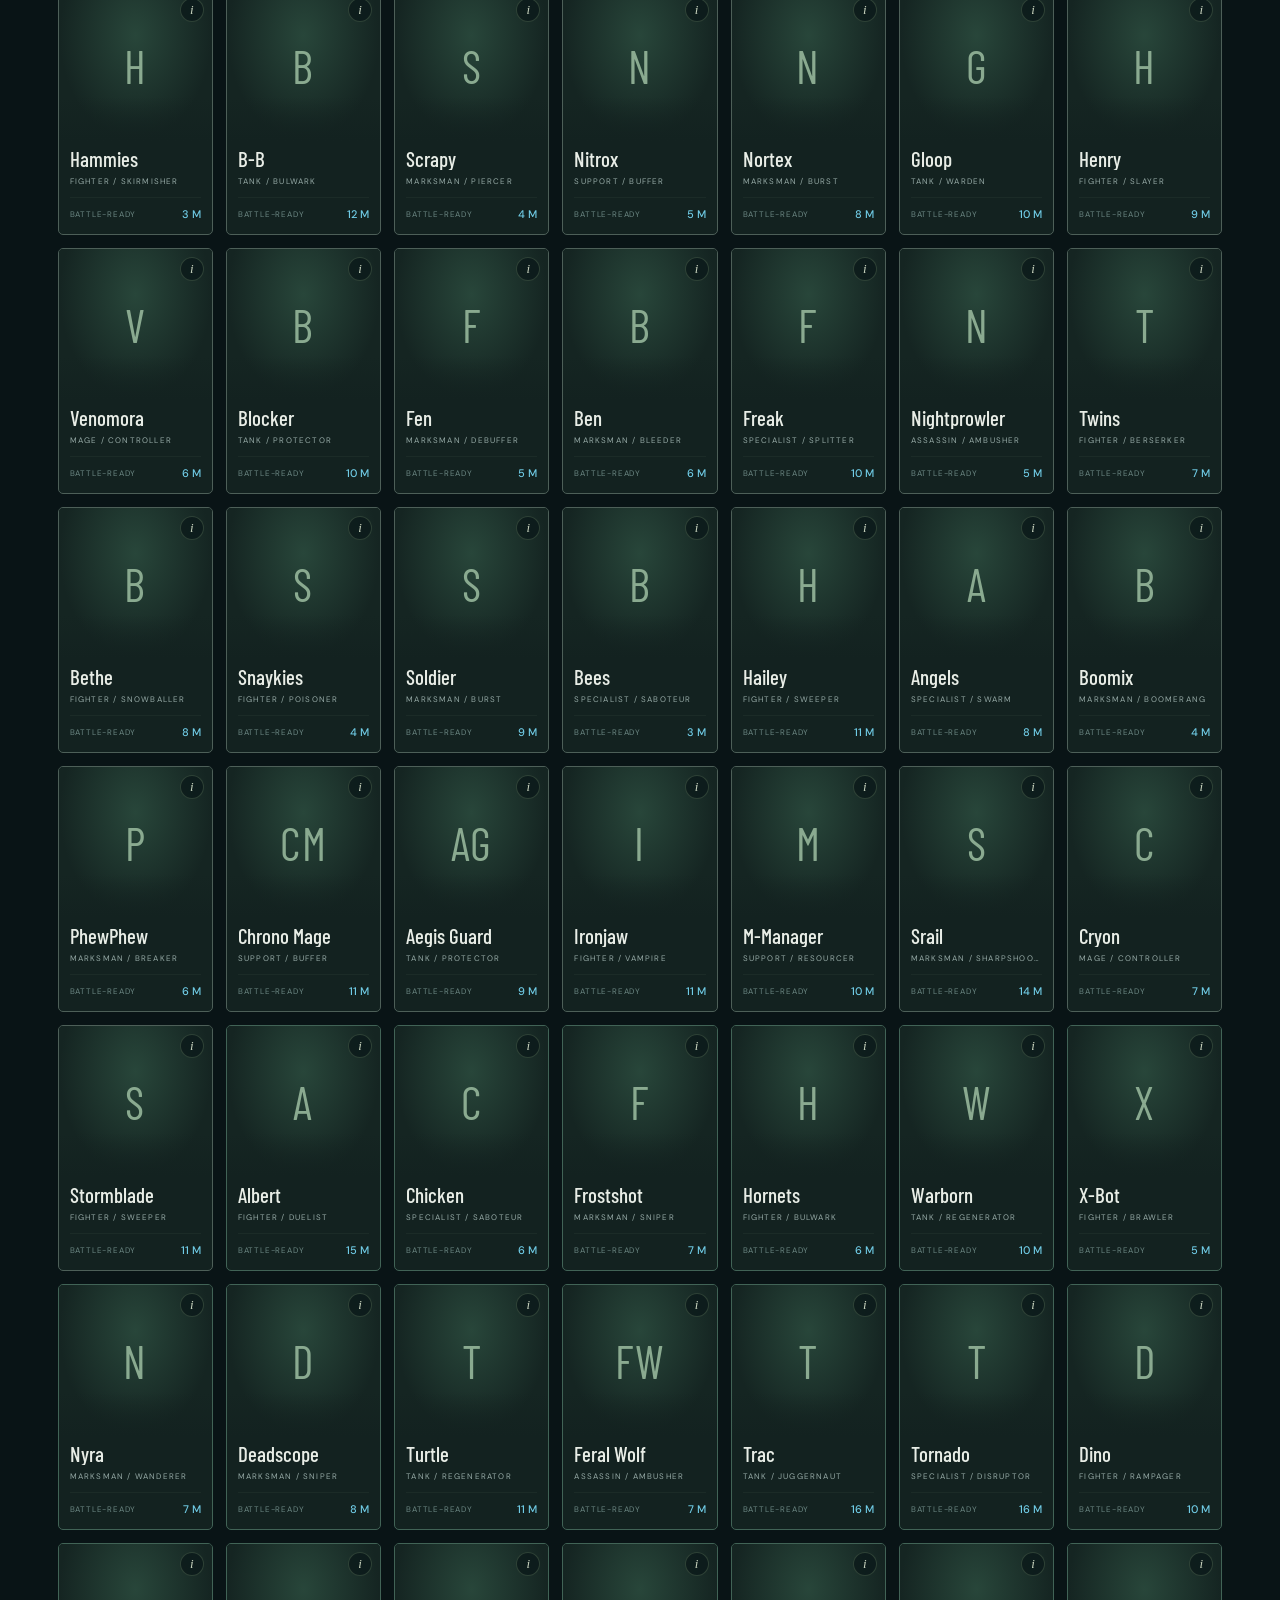
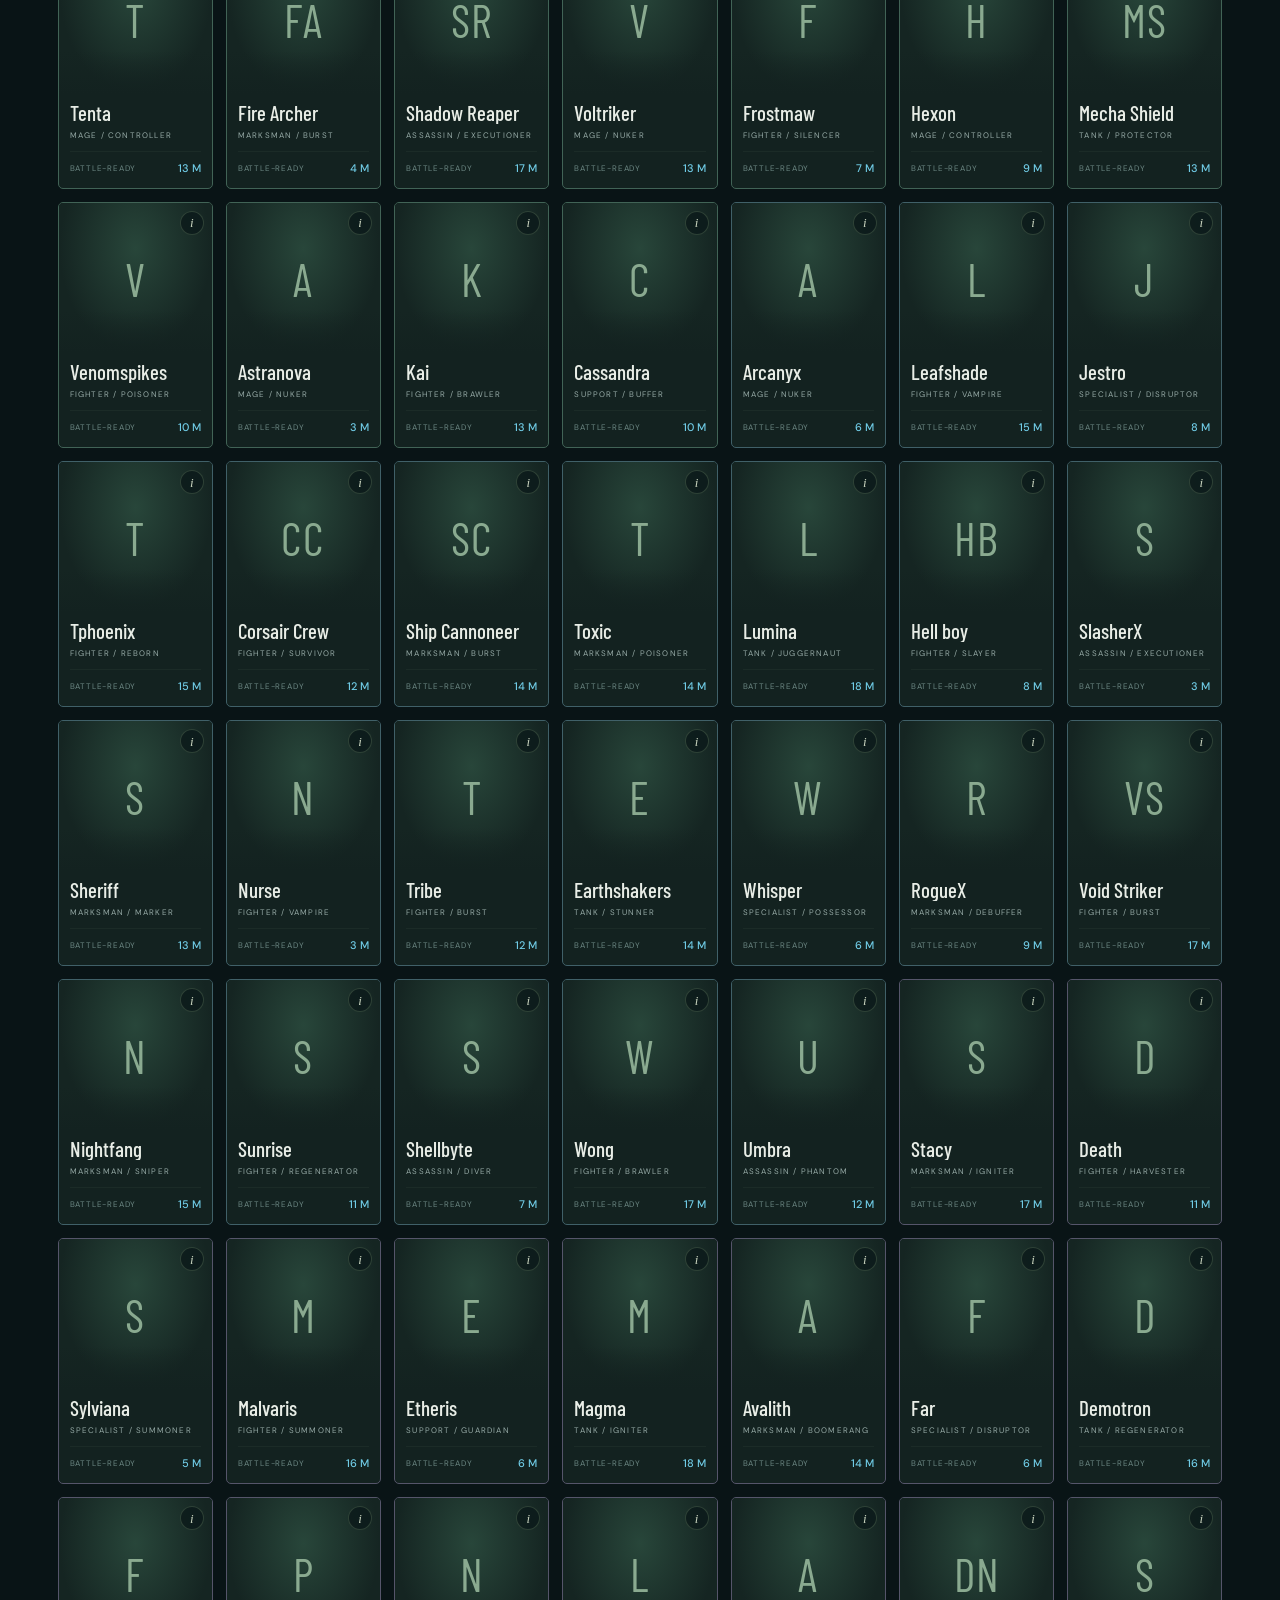
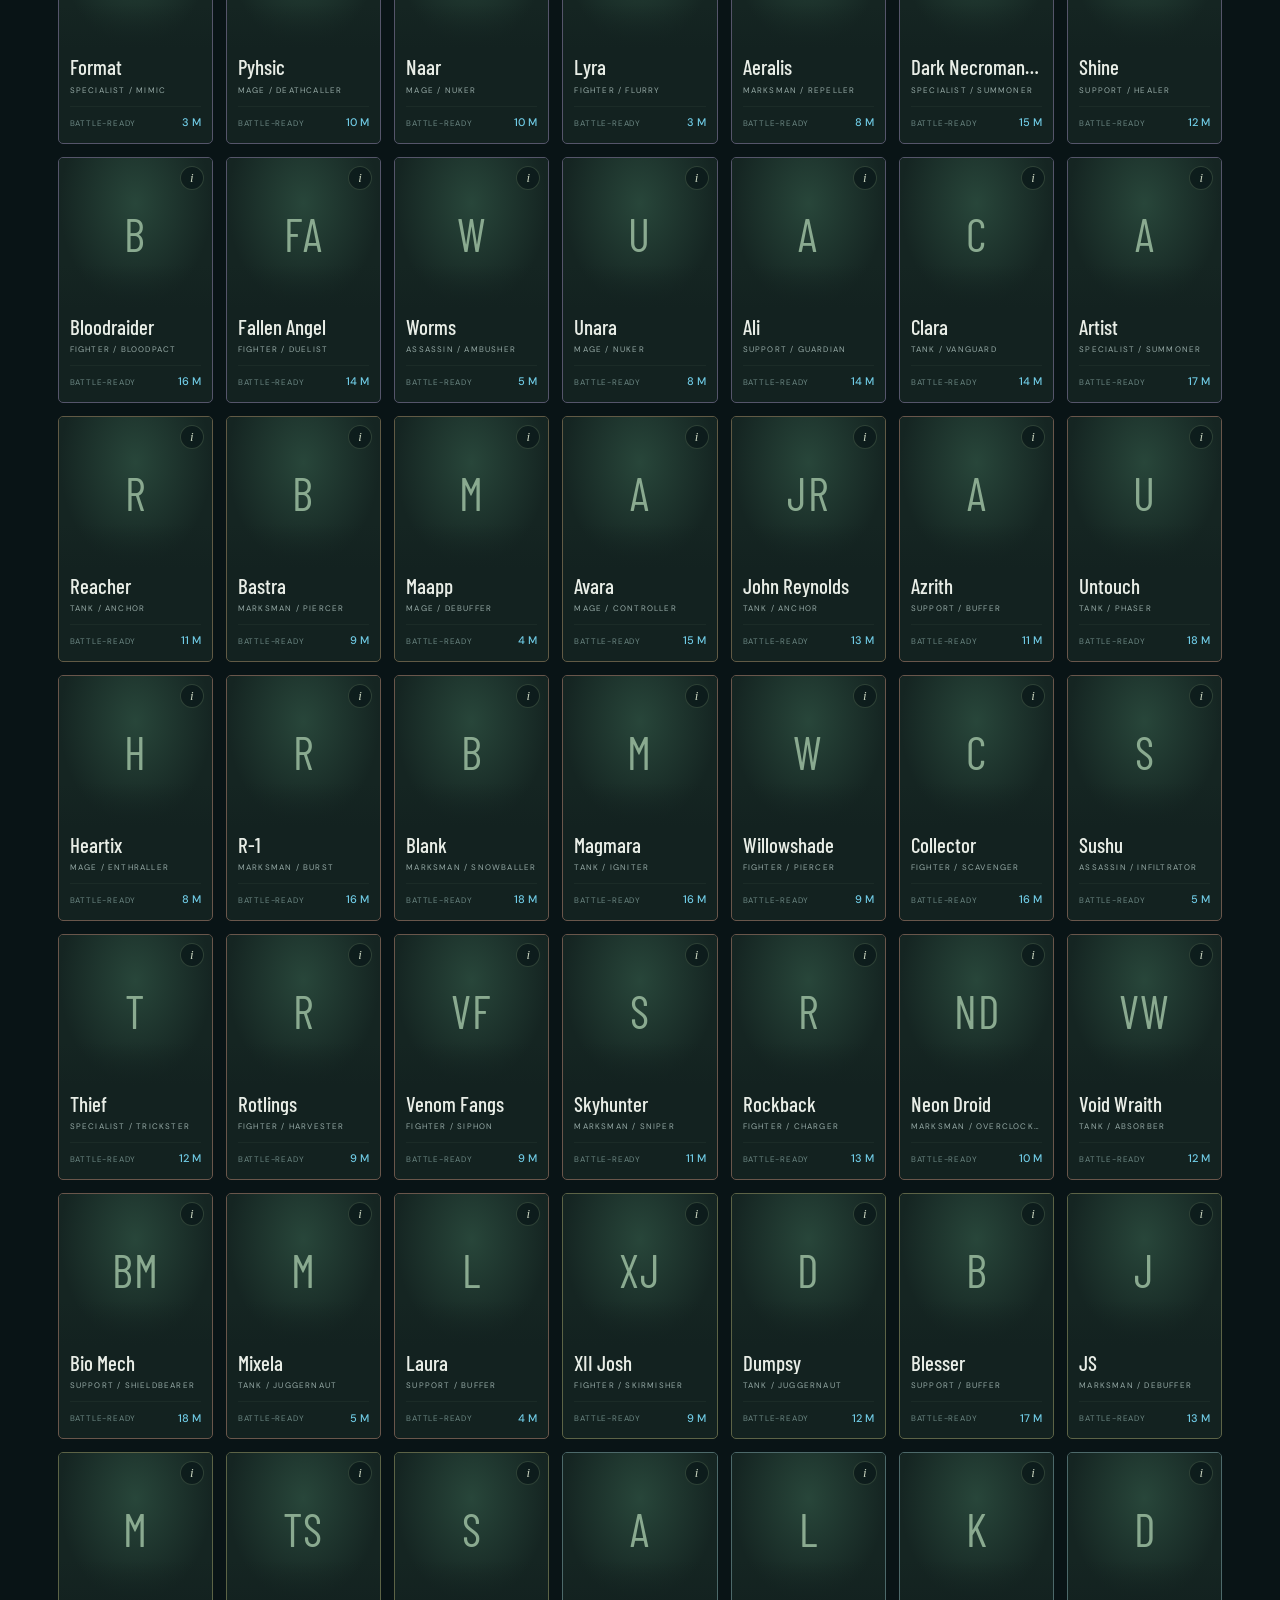
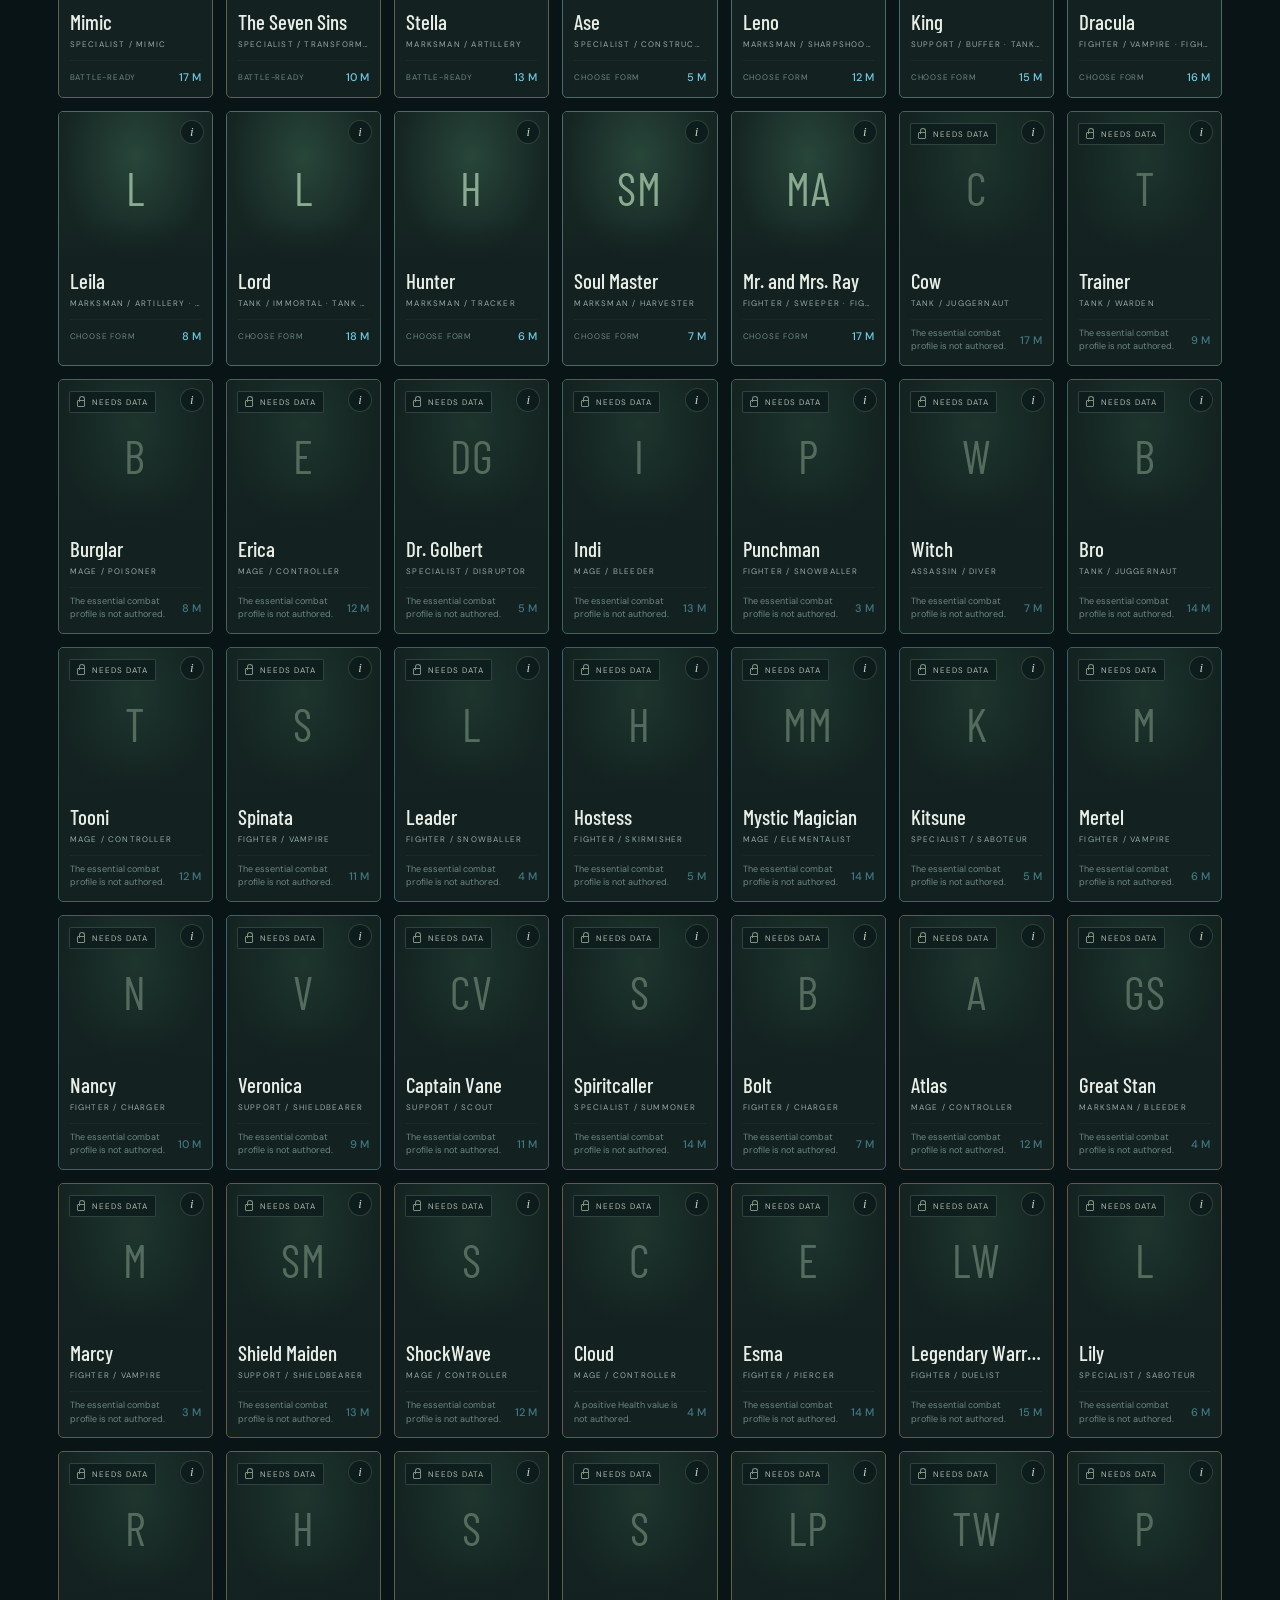
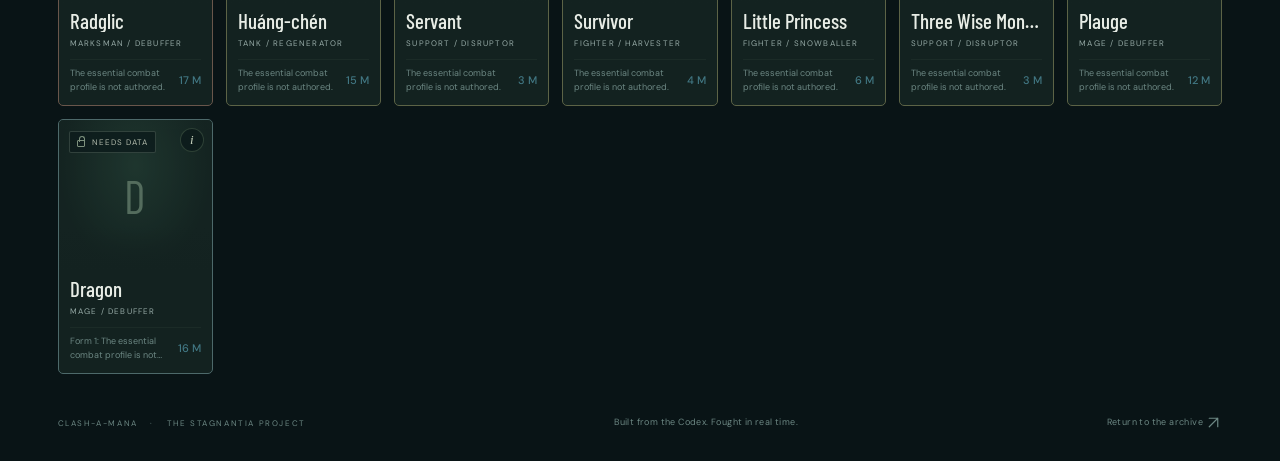
==== commit 82202ee7: "Fix deployment input and previews across all five arenas" ====
--- a/arena/index.html
+++ b/arena/index.html
@@ -6,38 +6,38 @@
   <meta name="theme-color" content="#0b1718">
   <meta name="description" content="Command your Clash-A-Mana deck across five randomly chosen battlegrounds. Capture mana, cross waterfalls and survive the lava. Break the enemy citadel.">
   <title>Clash-A-Mana · The Arena</title>
-  <link rel="stylesheet" href="styles/arena.css?v=50">
-  <link rel="preload" as="image" href="assets/maps/verdant-basin.webp?v=50" fetchpriority="high">
+  <link rel="stylesheet" href="styles/arena.css?v=51">
+  <link rel="preload" as="image" href="assets/maps/verdant-basin.webp?v=51" fetchpriority="high">
   <link rel="preload" as="image" href="assets/sprites/arena-structures.webp">
   <script type="importmap">
     {"imports":{
-      "./js/app.mjs":"./js/app.mjs?v=50",
-      "./js/ascension.mjs":"./js/ascension.mjs?v=50",
-      "./js/abilities.mjs":"./js/abilities.mjs?v=50",
-      "./js/late-abilities.mjs":"./js/late-abilities.mjs?v=50",
-      "./js/art.mjs":"./js/art.mjs?v=50",
-      "./js/bot.mjs":"./js/bot.mjs?v=50",
-      "./js/camera.mjs":"./js/camera.mjs?v=50",
-      "./js/catalog.mjs":"./js/catalog.mjs?v=50",
-      "./js/engine.mjs":"./js/engine.mjs?v=50",
-      "./js/power.mjs":"./js/power.mjs?v=50",
+      "./js/app.mjs":"./js/app.mjs?v=51",
+      "./js/ascension.mjs":"./js/ascension.mjs?v=51",
+      "./js/abilities.mjs":"./js/abilities.mjs?v=51",
+      "./js/late-abilities.mjs":"./js/late-abilities.mjs?v=51",
+      "./js/art.mjs":"./js/art.mjs?v=51",
+      "./js/bot.mjs":"./js/bot.mjs?v=51",
+      "./js/camera.mjs":"./js/camera.mjs?v=51",
+      "./js/catalog.mjs":"./js/catalog.mjs?v=51",
+      "./js/engine.mjs":"./js/engine.mjs?v=51",
+      "./js/power.mjs":"./js/power.mjs?v=51",
       "../js/core/card-power.js":"../js/core/card-power.js?v=2",
       "../js/core/passive-power.js":"../js/core/passive-power.js?v=2",
-      "./js/map.mjs":"./js/map.mjs?v=50",
-      "./js/projection.mjs":"./js/projection.mjs?v=50",
-      "./js/scene-art.mjs":"./js/scene-art.mjs?v=50",
-      "./js/environment.mjs":"./js/environment.mjs?v=50",
-      "./js/topology.mjs":"./js/topology.mjs?v=50",
-      "./js/topology-art.mjs":"./js/topology-art.mjs?v=50",
-      "./js/biomes.mjs":"./js/biomes.mjs?v=50",
-      "./js/renderer.mjs":"./js/renderer.mjs?v=50",
-      "./js/rules.mjs":"./js/rules.mjs?v=50",
-      "./js/statuses.mjs":"./js/statuses.mjs?v=50",
-      "./js/visuals.mjs":"./js/visuals.mjs?v=50",
-      "./js/vision.mjs":"./js/vision.mjs?v=50"
+      "./js/map.mjs":"./js/map.mjs?v=51",
+      "./js/projection.mjs":"./js/projection.mjs?v=51",
+      "./js/scene-art.mjs":"./js/scene-art.mjs?v=51",
+      "./js/environment.mjs":"./js/environment.mjs?v=51",
+      "./js/topology.mjs":"./js/topology.mjs?v=51",
+      "./js/topology-art.mjs":"./js/topology-art.mjs?v=51",
+      "./js/biomes.mjs":"./js/biomes.mjs?v=51",
+      "./js/renderer.mjs":"./js/renderer.mjs?v=51",
+      "./js/rules.mjs":"./js/rules.mjs?v=51",
+      "./js/statuses.mjs":"./js/statuses.mjs?v=51",
+      "./js/visuals.mjs":"./js/visuals.mjs?v=51",
+      "./js/vision.mjs":"./js/vision.mjs?v=51"
     }}
   </script>
-  <script type="module" src="js/app.mjs?v=50"></script>
+  <script type="module" src="js/app.mjs?v=51"></script>
 <link rel="stylesheet" href="../styles/card-power.css?v=1">
 </head>
 <body data-mode="lobby">
@@ -83,6 +83,13 @@
           <div id="node-hud" class="node-hud battle-only" hidden aria-label="Mana well ownership"></div>
           <div id="arena-condition" class="arena-condition battle-only" hidden></div>
           <div class="camera-hint battle-only" hidden>DRAG TO EXPLORE <span>· WASD / ARROWS</span></div>
+          <div class="map-legend lobby-only"><span><i class="legend-dot azure"></i> AZURE CORE</span><span id="preview-objective-legend"><i class="legend-dot neutral"></i> MANA WELLS</span><span><i class="legend-dot crimson"></i> CRIMSON CROWN</span></div>
+          <div id="pause-overlay" class="stage-overlay" hidden><div class="overlay-panel"><span class="eyebrow">BATTLE ON HOLD</span><h2>Take your time.</h2><p id="pause-message">The arena is paused. Neither side can act.</p><button type="button" class="primary-button" id="resume-button">Resume battle <svg class="inline-icon" viewBox="0 0 20 20" aria-hidden="true"><path d="M3 10h14m-5-5 5 5-5 5"/></svg></button><button type="button" class="text-button" id="pause-edit-deck">Return to deck</button></div></div>
+          <div id="result-overlay" class="stage-overlay result-overlay" hidden role="dialog" aria-modal="true" aria-labelledby="result-title"><div class="overlay-panel"><span class="eyebrow" id="result-eyebrow">BATTLE COMPLETE</span><svg class="result-emblem" viewBox="0 0 60 70" aria-hidden="true"><path d="m30 3 24 32-24 32L6 35Z"/><path d="m6 35 24 10 24-10M30 3v42"/></svg><h2 id="result-title">Victory</h2><p id="result-summary"></p><div class="result-score"><div><span>YOUR CITADEL</span><strong id="result-player-hp"></strong></div><span>—</span><div><span>ENEMY CITADEL</span><strong id="result-enemy-hp"></strong></div></div><button type="button" class="primary-button" id="play-again">Battle again <svg class="inline-icon" viewBox="0 0 20 20" aria-hidden="true"><path d="M3 10h14m-5-5 5 5-5 5"/></svg></button><button type="button" class="text-button" id="result-edit-deck">Edit your deck</button></div></div>
+        </div>
+
+        <div id="battle-navigation" class="battle-navigation battle-only" hidden>
+          <div id="stage-message" class="stage-message battle-only" hidden aria-live="polite">Select a card, then place it in the highlighted deployment area.</div>
           <aside id="camera-panel" class="camera-panel battle-only" hidden aria-label="Camera navigation">
             <div class="minimap-heading"><span>TACTICAL MAP</span><output id="camera-zoom" aria-label="Camera zoom">100%</output></div>
             <canvas id="arena-minimap" tabindex="0" aria-label="Tactical minimap. Click or drag to move the camera. The frame marks your view; hidden enemies are never shown."></canvas>
@@ -92,10 +99,6 @@
               <button type="button" id="camera-zoom-in" aria-label="Zoom in" title="Zoom in"><svg viewBox="0 0 20 20" aria-hidden="true"><path d="M5 10h10m-5-5v10"/></svg></button>
             </div>
           </aside>
-          <div class="map-legend lobby-only"><span><i class="legend-dot azure"></i> AZURE CORE</span><span id="preview-objective-legend"><i class="legend-dot neutral"></i> MANA WELLS</span><span><i class="legend-dot crimson"></i> CRIMSON CROWN</span></div>
-          <div id="stage-message" class="stage-message battle-only" hidden aria-live="polite">Select a card, then place it in the highlighted deployment area.</div>
-          <div id="pause-overlay" class="stage-overlay" hidden><div class="overlay-panel"><span class="eyebrow">BATTLE ON HOLD</span><h2>Take your time.</h2><p id="pause-message">The arena is paused. Neither side can act.</p><button type="button" class="primary-button" id="resume-button">Resume battle <svg class="inline-icon" viewBox="0 0 20 20" aria-hidden="true"><path d="M3 10h14m-5-5 5 5-5 5"/></svg></button><button type="button" class="text-button" id="pause-edit-deck">Return to deck</button></div></div>
-          <div id="result-overlay" class="stage-overlay result-overlay" hidden role="dialog" aria-modal="true" aria-labelledby="result-title"><div class="overlay-panel"><span class="eyebrow" id="result-eyebrow">BATTLE COMPLETE</span><svg class="result-emblem" viewBox="0 0 60 70" aria-hidden="true"><path d="m30 3 24 32-24 32L6 35Z"/><path d="m6 35 24 10 24-10M30 3v42"/></svg><h2 id="result-title">Victory</h2><p id="result-summary"></p><div class="result-score"><div><span>YOUR CITADEL</span><strong id="result-player-hp"></strong></div><span>—</span><div><span>ENEMY CITADEL</span><strong id="result-enemy-hp"></strong></div></div><button type="button" class="primary-button" id="play-again">Battle again <svg class="inline-icon" viewBox="0 0 20 20" aria-hidden="true"><path d="M3 10h14m-5-5 5 5-5 5"/></svg></button><button type="button" class="text-button" id="result-edit-deck">Edit your deck</button></div></div>
         </div>
 
         <div id="battle-hud" class="battle-hud battle-only" hidden>
--- a/arena/styles/arena.css
+++ b/arena/styles/arena.css
@@ -68,3 +68,21 @@
 @media(max-width:700px){body[data-mode="lobby"] .arena-stage:is([data-preview="waterfall"],[data-preview="lava"]) .map-title{display:none}}
 
 .arena-previews{flex-wrap:wrap}.arena-previews button{min-width:150px}.arena-previews .preview-caption{min-width:150px}body[data-mode="lobby"] .arena-stage:is([data-preview="swamp"],[data-preview="prison"]){height:clamp(600px,65vw,800px)}@media(max-width:700px){.arena-previews button{min-width:calc(33.33% - 8px);flex-basis:calc(33.33% - 8px)}body[data-mode="lobby"] .arena-stage:is([data-preview="swamp"],[data-preview="prison"]){height:590px}body[data-mode="lobby"] .arena-stage:is([data-preview="swamp"],[data-preview="prison"]) .map-title{display:none}}
+/* Keep camera controls off the battlefield so every road accepts pointer input. */
+.battle-navigation{display:flex;align-items:center;justify-content:space-between;gap:16px;padding:8px 16px;background:#0c191b;border-top:1px solid #263a36}
+body[data-mode="battle"] .arena-stage{max-height:calc(100dvh - 480px);min-height:230px}
+.battle-navigation .camera-panel{position:static;display:grid;grid-template-columns:160px 34px;gap:0 7px;width:auto;flex:none;margin:0;padding:6px;box-shadow:inset 0 1px #e4e0bb22}
+.battle-navigation .minimap-heading{grid-column:1;grid-row:1}
+.battle-navigation #arena-minimap{grid-column:1;grid-row:2;height:76px}
+.battle-navigation .camera-buttons{grid-column:2;grid-row:1 / 3;flex-direction:column;margin:0;gap:4px}
+.battle-navigation .camera-buttons button{min-height:26px;width:34px}
+body[data-mode="battle"] .battle-navigation .stage-message{position:static;transform:none;max-width:38rem;min-width:0;margin:0;padding:0;font-size:10px;line-height:1.6;background:none;border:0;box-shadow:none;backdrop-filter:none}
+@media(max-width:950px){body[data-mode="battle"] .arena-stage{max-height:calc(100dvh - 510px)}}
+@media(max-width:600px){
+  body[data-mode="battle"] .arena-stage{max-height:calc(100dvh - 440px);min-height:220px}
+  .battle-navigation{gap:10px;padding:6px 9px}
+  .battle-navigation .camera-panel{grid-template-columns:112px 30px;gap:0 5px;padding:4px}
+  .battle-navigation #arena-minimap{height:65px}
+  .battle-navigation .camera-buttons button{min-height:24px;width:30px}
+  body[data-mode="battle"] .battle-navigation .stage-message{font-size:8px}
+}
